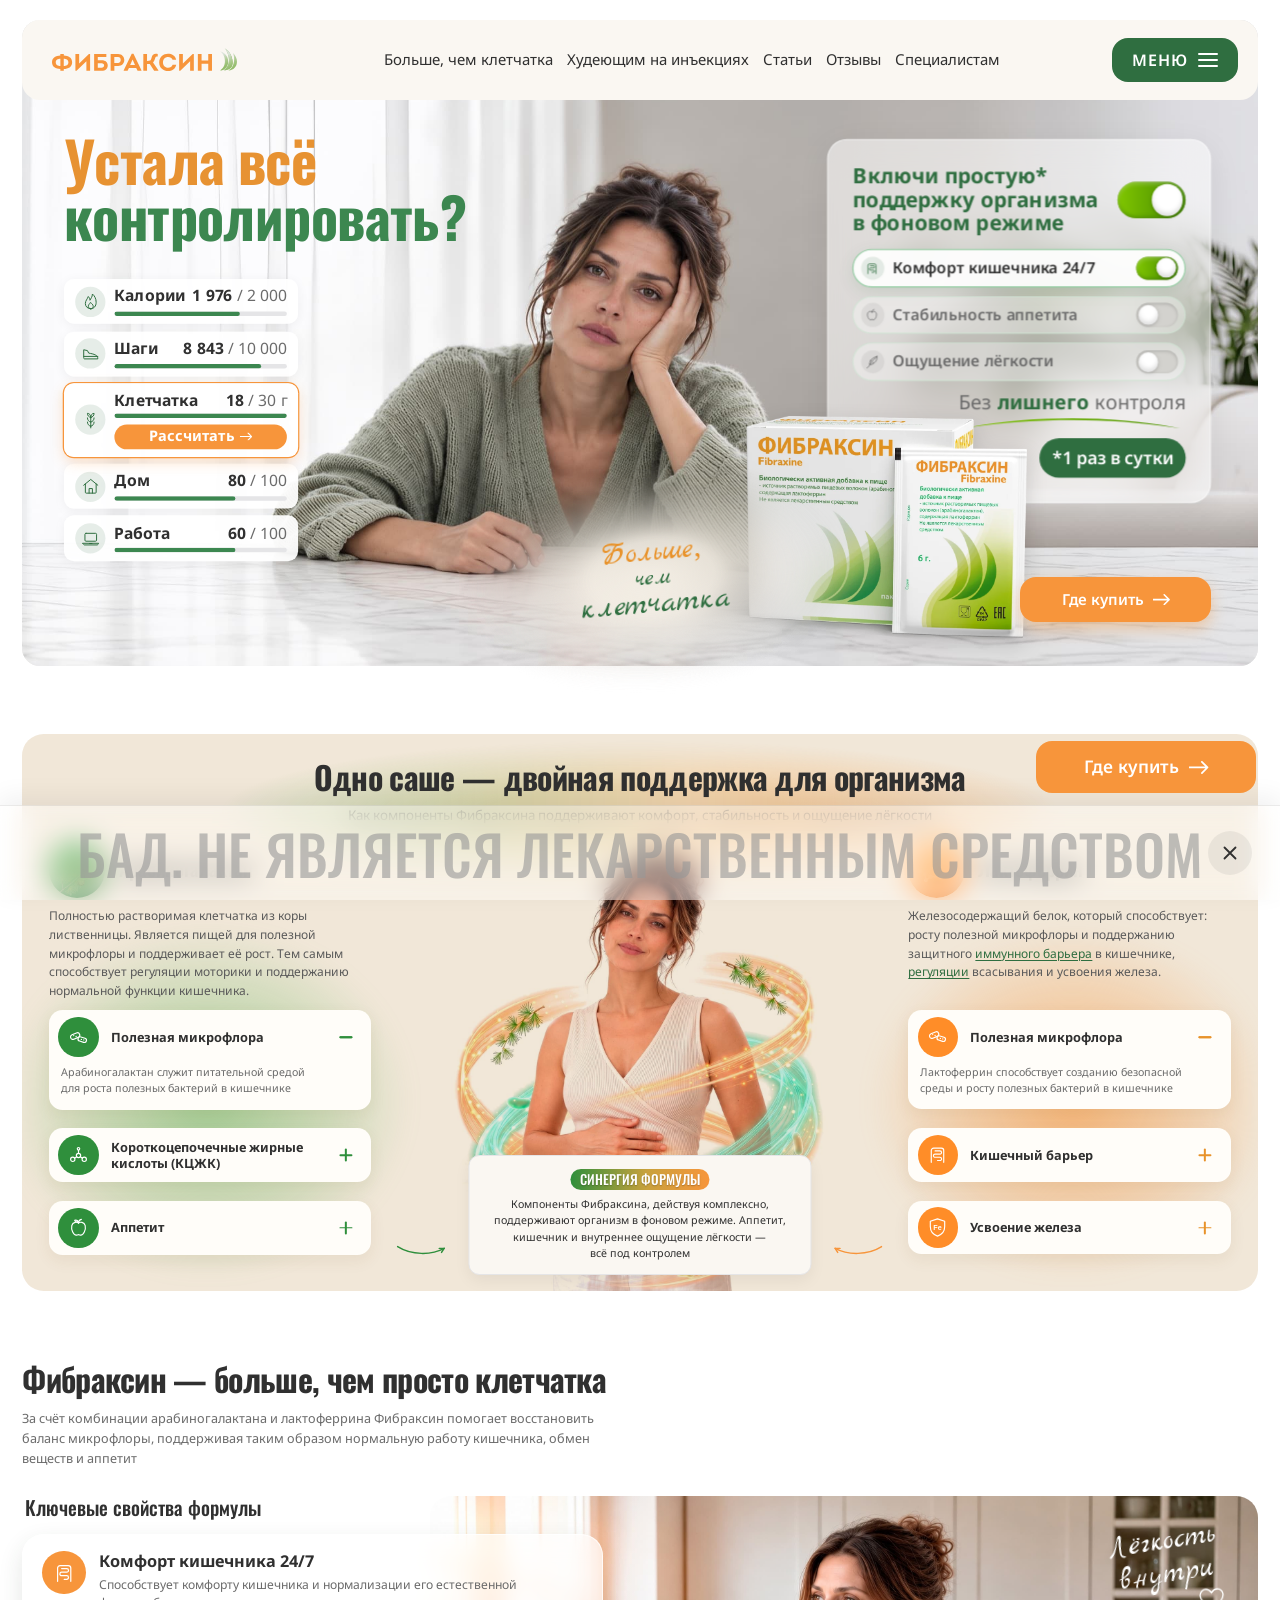
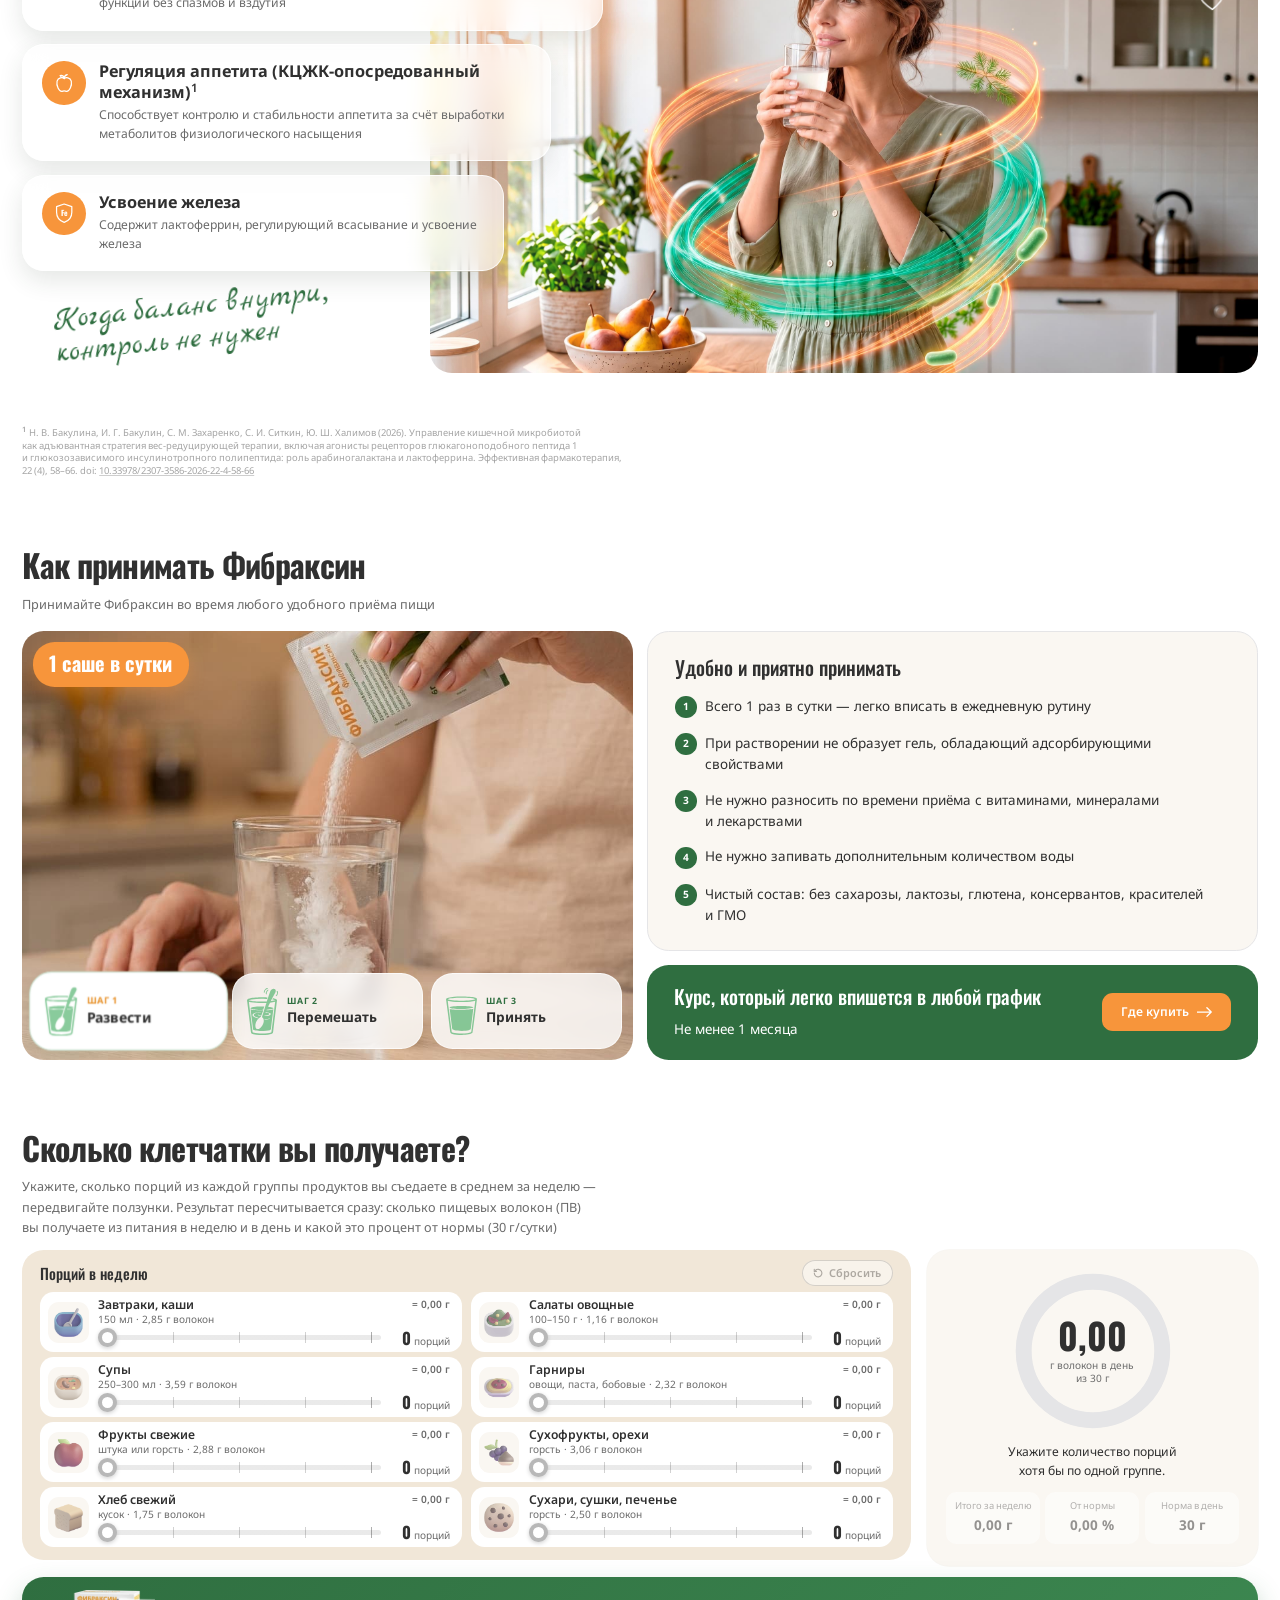
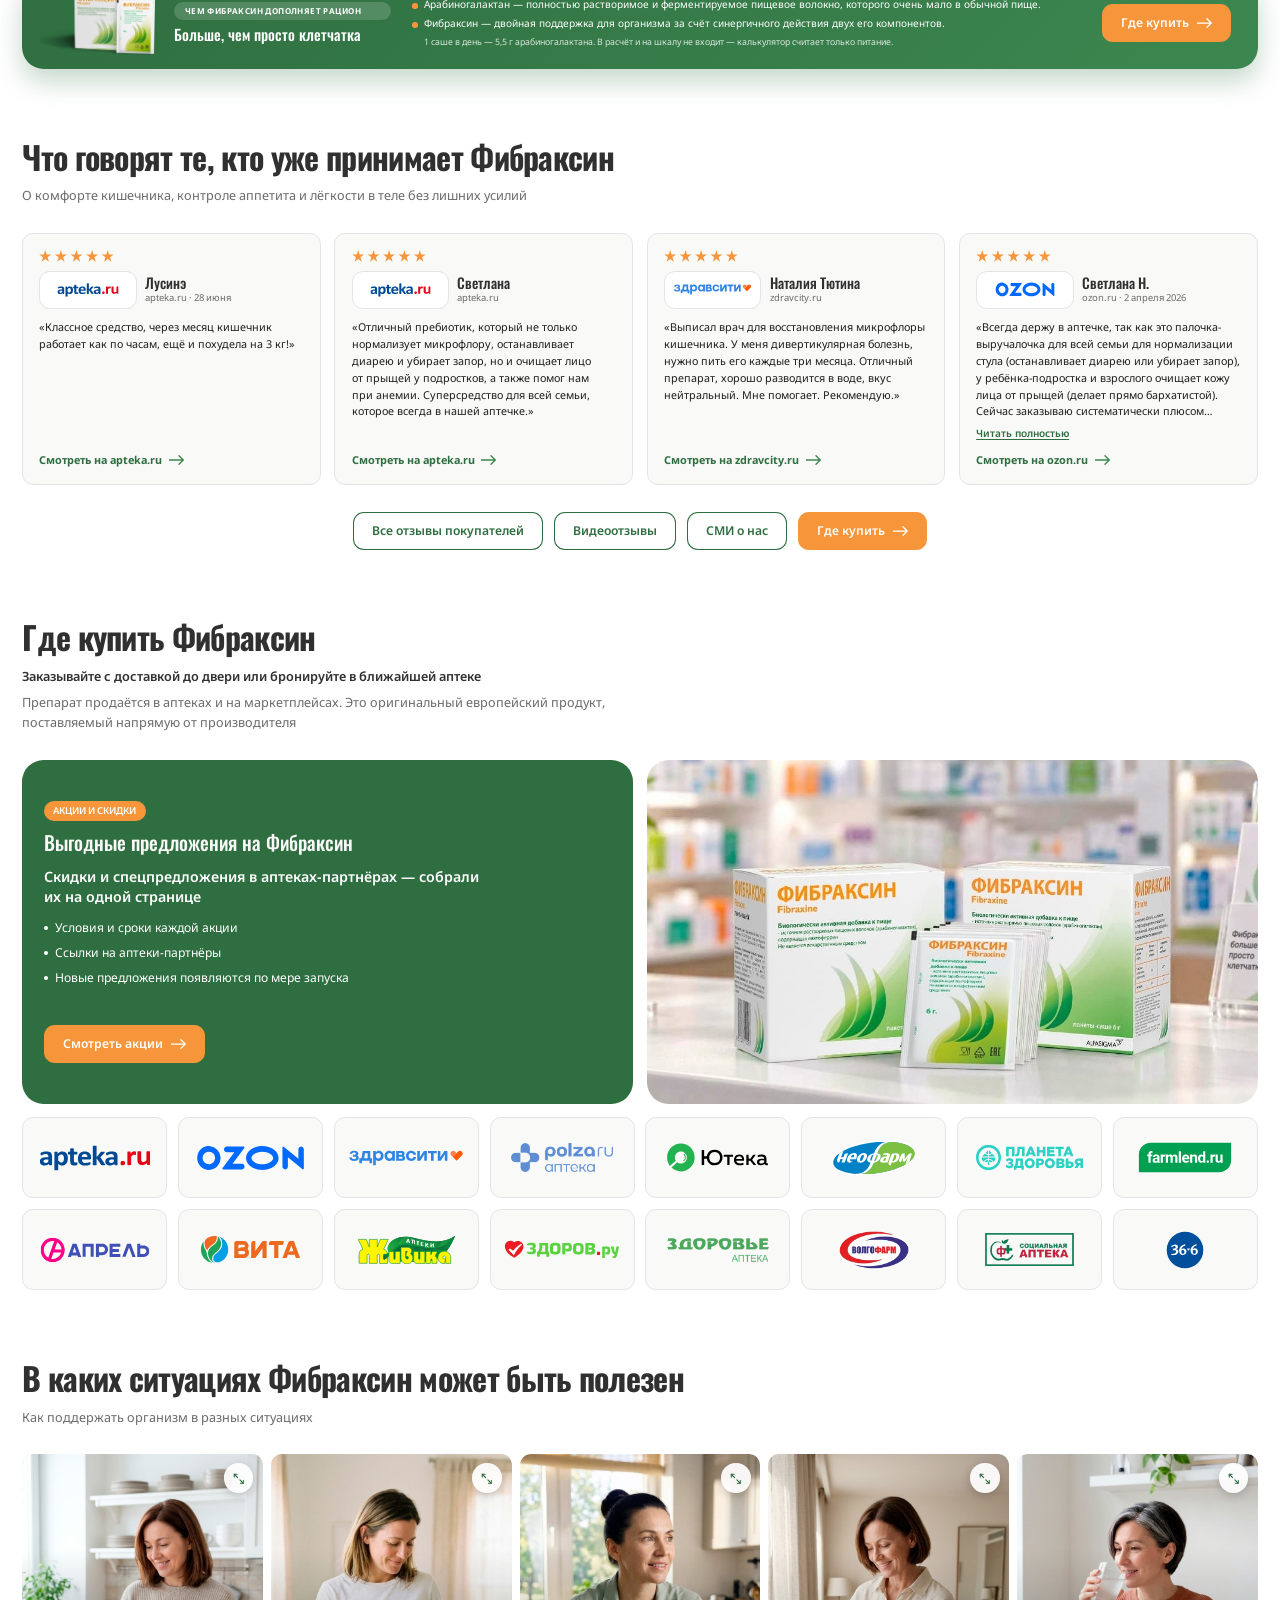
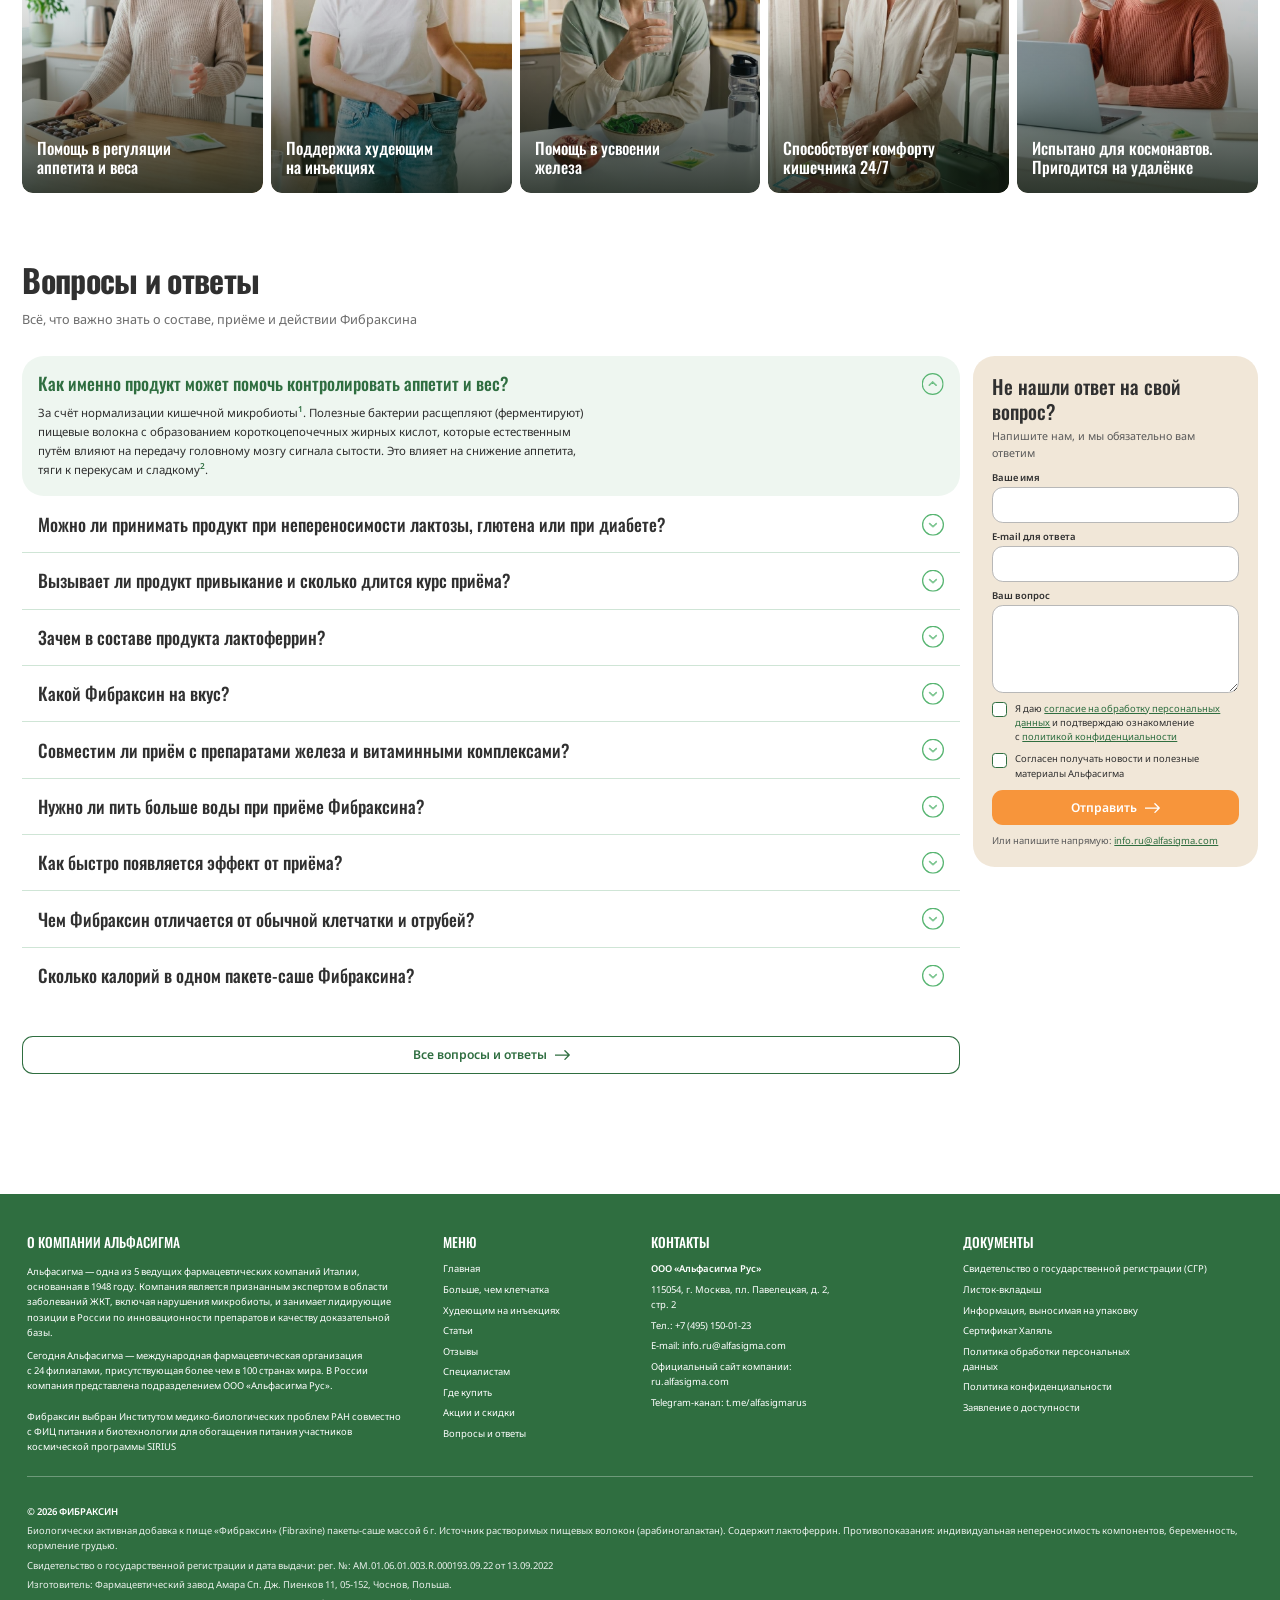
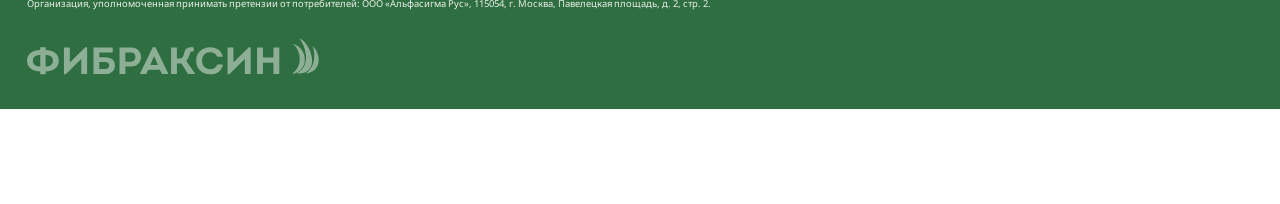
==== index.html @ 28320677 "content: split review links and keep buy within reach Replace the single reviews button with custome" ====
<!DOCTYPE html>
<html lang="ru">
<head>
<meta charset="utf-8">
<meta name="viewport" content="width=device-width, initial-scale=1">
<title>Фибраксин — поддержка кишечника и контроль аппетита</title>
<meta name="description" content="Фибраксин помогает восстановить баланс микрофлоры и за счёт этого поддержать нормальную работу кишечника, обмен веществ и аппетит. 1 саше в сутки.">
<link rel="canonical" href="https://fibraxine.ru/">
<meta name="robots" content="index, follow, max-image-preview:large">
<meta property="og:type" content="website">
<meta property="og:site_name" content="Фибраксин">
<meta property="og:locale" content="ru_RU">
<meta property="og:url" content="https://fibraxine.ru/">
<meta property="og:title" content="Фибраксин — поддержка кишечника и контроль аппетита">
<meta property="og:description" content="Фибраксин помогает восстановить баланс микрофлоры и за счёт этого поддержать нормальную работу кишечника, обмен веществ и аппетит. 1 саше в сутки.">
<meta property="og:image" content="https://fibraxine.ru/images/og/og-main.jpg">
<meta property="og:image:width" content="1200">
<meta property="og:image:height" content="630">
<meta property="og:image:alt" content="Фибраксин — поддержка кишечника и контроль аппетита">
<meta name="twitter:card" content="summary_large_image">
<meta name="twitter:title" content="Фибраксин — поддержка кишечника и контроль аппетита">
<meta name="twitter:description" content="Фибраксин помогает восстановить баланс микрофлоры и за счёт этого поддержать нормальную работу кишечника, обмен веществ и аппетит. 1 саше в сутки.">
<meta name="twitter:image" content="https://fibraxine.ru/images/og/og-main.jpg">
<script type="application/ld+json">{"@context":"https://schema.org","@graph":[{"@type":"WebSite","@id":"https://fibraxine.ru/#site","url":"https://fibraxine.ru/","name":"Фибраксин","inLanguage":"ru-RU","publisher":{"@id":"https://fibraxine.ru/#org"}},{"@type":"Organization","@id":"https://fibraxine.ru/#org","name":"ООО «Альфасигма Рус»","url":"https://ru.alfasigma.com","email":"info.ru@alfasigma.com","telephone":"+7 (495) 150-01-23","address":{"@type":"PostalAddress","streetAddress":"Павелецкая площадь, д. 2, стр. 2","addressLocality":"Москва","postalCode":"115054","addressCountry":"RU"},"sameAs":["https://t.me/alfasigmarus"]},{"@type":"FAQPage","mainEntity":[{"@type":"Question","name":"Как именно продукт может помочь контролировать аппетит и вес?","acceptedAnswer":{"@type":"Answer","text":"За счёт нормализации кишечной микробиоты1. Полезные бактерии расщепляют (ферментируют) пищевые волокна с образованием короткоцепочечных жирных кислот, которые естественным путём влияют на передачу головному мозгу сигнала сытости. Это влияет на снижение аппетита, тяги к перекусам и сладкому2."}},{"@type":"Question","name":"Можно ли принимать продукт при непереносимости лактозы, глютена или при диабете?","acceptedAnswer":{"@type":"Answer","text":"Да. Формула не содержит сахарозы, лактозы, глютена и ГМО, поэтому подходит тем, кто соблюдает диету или следит за уровнем сахара."}},{"@type":"Question","name":"Вызывает ли продукт привыкание и сколько длится курс приёма?","acceptedAnswer":{"@type":"Answer","text":"В составе Фибраксина нет сенны и слабительных, поэтому продукт не провоцирует эффект «ленивого кишечника» и не приводит к синдрому отмены. Базовый рекомендуемый курс — от 4 недель. При необходимости он может быть более длительным, и его можно повторять в течение года3."}},{"@type":"Question","name":"Зачем в составе продукта лактоферрин?","acceptedAnswer":{"@type":"Answer","text":"Лактоферрин — это натуральный железосодержащий защитный белок. В кишечнике он выполняет сразу две задачи: способствует нормализации баланса микрофлоры и поддержанию защитных свойств слизистой оболочки5.Он способен перехватывать свободное железо, которым питаются вредные бактерии. Без него патогенная флора теряет силу и не может расти, поэтому полезные бактерии спокойно развиваются.Лактоферрин связывает и доставляет это железо прямо в клетки кишечника. Организм получает микроэлемент естественным путём, а стенки ЖКТ не страдают от раздражения, как это часто бывает при обычном приёме железа. Эффективность белка подтверждают научные работы: исследование4 итальянских учёных из Римского университета Сапиенца и обзор5 исследовательской группы Мельбурнского королевского технологического университета."}},{"@type":"Question","name":"Какой Фибраксин на вкус?","acceptedAnswer":{"@type":"Answer","text":"Фибраксин практически нейтрален и полностью растворим в воде. Вы можете разводить его в воде, несладком напитке, натуральном соке или йогурте."}},{"@type":"Question","name":"Совместим ли приём с препаратами железа и витаминными комплексами?","acceptedAnswer":{"@type":"Answer","text":"Да, полностью. Растворимый арабиногалактан не связывает минералы, в том числе железо, и не мешает их всасыванию, в отличие от некоторых высоковязких пищевых волокон, таких как псиллиум, который рекомендуется разносить по времени приёма с лекарственными препаратами и нутриентами. Более того, лактоферрин в составе физиологически способствует безопасному транспорту и усвоению железа клетками слизистой оболочки кишечника."}},{"@type":"Question","name":"Нужно ли пить больше воды при приёме Фибраксина?","acceptedAnswer":{"@type":"Answer","text":"В отличие от более грубой клетчатки (отрубей, псиллиума), которая активно впитывает воду и при её недостатке может вызывать запоры, арабиногалактан растворяется в напитке и не требует дополнительного питьевого режима. Достаточно обычной суточной нормы жидкости. Но если вы склонны к запорам, поддержание адекватного питьевого режима в любом случае полезно для работы кишечника."}},{"@type":"Question","name":"Как быстро появляется эффект от приёма?","acceptedAnswer":{"@type":"Answer","text":"Пребиотик Фибраксин работает не мгновенно — он поддерживает рост собственной полезной микрофлоры, а это процесс накопительный. Ощутимые изменения в работе кишечника — нормализация стула, уменьшение дискомфорта — могут появиться к концу второй — третьей недели регулярного приёма. Полный базовый курс составляет не менее четырёх недель, но может быть и более длительным."}},{"@type":"Question","name":"Чем Фибраксин отличается от обычной клетчатки и отрубей?","acceptedAnswer":{"@type":"Answer","text":"Обычные отруби и нерастворимая клетчатка работают «механически» — набухают, увеличивают объём кишечного содержимого и стимулируют перистальтику. При этом они могут связывать и выводить минералы (железо, цинк, кальций), вызывать вздутие и требуют повышенного употребления воды. Арабиногалактан в Фибраксине — полностью растворимое и ферментируемое пищевое волокно: он не связывает минералы, не вызывает газообразования и работает как пребиотик, то есть питает полезную микрофлору, которая сама может восстанавливать баланс и нормальную функцию кишечника."}},{"@type":"Question","name":"Сколько калорий в одном пакете-саше Фибраксина?","acceptedAnswer":{"@type":"Answer","text":"Фибраксин низкокалориен. Растворимые пищевые волокна не усваиваются организмом напрямую — их расщепляют бактерии кишечника с образованием короткоцепочечных жирных кислот. В одном саше (6 г) содержится 5,5 г арабиногалактана и 50 мг лактоферрина. Продукт не содержит сахара, подсластителей, консервантов и красителей."}}]}]}</script>
<link rel="icon" href="favicon.ico" sizes="any">
<link rel="icon" href="favicon.svg" type="image/svg+xml">
<link rel="apple-touch-icon" href="images/apple-touch-icon.png">
<link rel="manifest" href="site.webmanifest">
<meta name="theme-color" content="#2F6E40">
<link rel="stylesheet" href="style.css?v=20261111143300">
<script>(function(){var r=document.documentElement;var s=function(){var w=r.clientWidth||window.innerWidth;r.style.setProperty("--pz",w>=1280?Math.min(w,2560)/1890:1);};s();window.addEventListener("resize",s);})();</script>
</head>
<body>
<div class="page-top">
  <div class="wrap hero-wrap">
    <section class="hero hero--go" id="top">
      <header class="topbar">
        <a class="logo" href="#top"><img src="images/logo.svg?v=2" alt="Фибраксин" width="320" height="35"></a>
        <nav class="topbar__nav" aria-label="Разделы">
          <a href="#more">Больше, чем&nbsp;клетчатка</a>
          <a href="injections.html" target="_blank" rel="noopener">Худеющим на&nbsp;инъекциях</a>
          <a href="blog.html" target="_blank" rel="noopener">Статьи</a>
          <a href="reviews.html">Отзывы</a>
          <a href="specialists.html" target="_blank" rel="noopener">Специалистам</a>
        </nav>
        <div class="topbar__actions">
          <button class="btn btn--sm btn--menu" type="button" aria-expanded="false" aria-controls="menu"><span>МЕНЮ</span><i class="btn__burger" aria-hidden="true"><b></b><b></b><b></b></i></button>
        </div>
      </header>
      <div class="menu" id="menu" hidden>
        <a href="#more">Больше, чем&nbsp;клетчатка</a>
        <a href="injections.html" target="_blank" rel="noopener">Худеющим на&nbsp;инъекциях</a>
        <a href="blog.html" target="_blank" rel="noopener">Статьи</a>
        <a href="reviews.html">Отзывы</a>
        <a href="specialists.html" target="_blank" rel="noopener">Специалистам</a>
        <a href="#buy">Где купить</a>
        <a href="promo.html">Акции и&nbsp;скидки</a>
        <a href="faq.html" target="_blank" rel="noopener">Вопросы и&nbsp;ответы</a>
      </div>
      <div class="hero__bg"><div class="hero__bg-stage"><img src="images/hero-bg.jpg" alt="Уставшая женщина за столом и упаковка Фибраксина" fetchpriority="high"></div><img class="hero__pack-shadow" src="images/pack-shadow.webp" alt="" aria-hidden="true"></div>
      <div class="hero__stage">
      <h1 class="hero__title"><span><em>Устала всё</em> контролировать?</span></h1>
      <div class="bgmode">
        <div class="bgmode__head">
          <p class="bgmode__title">Включи простую* поддержку организма в&nbsp;фоновом режиме</p>
          <button class="switch switch--lg" type="button" aria-pressed="false" aria-label="Включить поддержку в фоновом режиме: все три пункта"><i></i></button>
        </div>
        <ul class="bgmode__list">
          <li class="bgmode__item"><span class="bgmode__ico" aria-hidden="true"><svg viewBox="0 0 48 48" fill="none" stroke="currentColor" stroke-width="2.4" stroke-linecap="round" stroke-linejoin="round"><path d="M11 40V14a5 5 0 0 1 5-5h16a5 5 0 0 1 5 5v26"/><path d="M19 15h10a3.5 3.5 0 0 1 0 7H19a3.5 3.5 0 0 0 0 7h10a3.5 3.5 0 0 1 0 7h-5"/></svg></span><span>Комфорт кишечника 24/7</span><button class="switch" type="button" aria-pressed="false" aria-label="Комфорт кишечника"><i></i></button></li>
          <li class="bgmode__item"><span class="bgmode__ico" aria-hidden="true"><svg viewBox="0 0 48 48" fill="none" stroke="currentColor" stroke-width="2.4" stroke-linecap="round" stroke-linejoin="round"><path d="M24 15c-3-3-12-3-14 5-2 9 4 20 9 20 2 0 3-1 5-1s3 1 5 1c5 0 11-11 9-20-2-8-11-8-14-5z"/><path d="M24 15c0-4 2-7 6-8"/></svg></span><span>Стабильность аппетита</span><button class="switch" type="button" aria-pressed="false" aria-label="Стабильность аппетита"><i></i></button></li>
          <li class="bgmode__item"><span class="bgmode__ico" aria-hidden="true"><svg viewBox="0 0 48 48" fill="none" stroke="currentColor" stroke-width="2.4" stroke-linecap="round" stroke-linejoin="round"><path d="M8 43c5-3 8-8 11-13 5-8 11-16 21-24"/><path d="M40 6c-9 2-17 7-21 14-2 4-3 8-3 12l3-2"/><path d="M40 6c1 8-2 15-8 20l-4-1 1 4c-3 2-7 3-11 3"/><path d="M22 21l-3-2"/></svg></span><span>Ощущение лёгкости</span><button class="switch" type="button" aria-pressed="false" aria-label="Ощущение лёгкости"><i></i></button></li>
        </ul>
        <div class="bgmode__foot">
          <p class="bgmode__note"><span>Без <b>лишнего</b> контроля</span><img class="bgmode__underline" src="images/underline.svg" alt="" width="198" height="12"></p>
          <p class="hero__pill">*1&nbsp;раз в&nbsp;сутки</p>
        </div>
      </div>
      <span class="stk5-spot" aria-hidden="true"></span>
      <img class="hero__pack" src="images/pack-product.webp" alt="Упаковка и саше Фибраксина, стакан воды">
      <div class="stk5 stk5--note" aria-hidden="true"><span class="stk5__s">Больше,</span><span class="stk5__m">чем</span><span class="stk5__l">клетчатка</span><svg class="stk5__arrow" viewBox="0 0 120 60" fill="none" stroke="currentColor" stroke-width="2.2" stroke-linecap="round" stroke-linejoin="round"><path class="more__arrow-line" pathLength="1" d="M4 44c26 12 60 10 86-10 8-6 14-13 18-20"/><path class="more__arrow-head" pathLength="1" d="M96 14l12 0 1 12"/></svg></div>
      <ul class="stats">
        <li class="stat" aria-hidden="true" data-low="1200" data-value="2180" data-max="2000" data-over="2300" data-min-free="600" data-max-free="2300" data-min-calm="1650" data-max-calm="2000"><span class="stat__ico" aria-hidden="true"><svg viewBox="0 0 48 48" fill="none" stroke="currentColor" stroke-width="2.4" stroke-linecap="round" stroke-linejoin="round"><path d="M24 42c-8 0-13-5.5-13-12.5 0-7 5-11 7-17 3 3 4 6 4 9 2-4 6-8 6-15 5 4 9 11 9 20 0 9-5 15.5-13 15.5z"/><path d="M24 42c-3.5 0-6-2.5-6-6 0-4 4-6 5-9 3 2 7 5 7 9.5 0 3-2.5 5.5-6 5.5z"/></svg></span><span class="stat__label">Калории</span><span class="stat__val"><b>2&nbsp;180</b> / 2&nbsp;000</span><i class="stat__bar"><b></b></i></li>
        <li class="stat" aria-hidden="true" data-value="10243" data-max="10000" data-min-free="3000" data-max-free="10000" data-min-calm="8500" data-max-calm="10000"><span class="stat__ico" aria-hidden="true"><svg viewBox="0 0 48 48" fill="none" stroke="currentColor" stroke-width="2.4" stroke-linecap="round" stroke-linejoin="round"><path d="M7 30V14l9 2 3 6c5 1 12 2 17 5 4 2 5 5 5 9H9a2 2 0 0 1-2-2z"/><path d="M7 30h34"/></svg></span><span class="stat__label">Шаги</span><span class="stat__val"><b>10&nbsp;243</b> / 10&nbsp;000</span><i class="stat__bar"><b></b></i></li>
        <li class="stat stat--go" data-low="25" data-value="18" data-max="30" data-min-free="5" data-max-free="30" data-min-calm="25" data-max-calm="30"><span class="stat__ico" aria-hidden="true"><svg viewBox="0 0 48 48" fill="none" stroke="currentColor" stroke-width="2.4" stroke-linecap="round" stroke-linejoin="round"><path d="M24 43V18"/><path d="M24 18c-5-1-8-5-8-10 5 0 8 4 8 10z"/><path d="M24 18c5-1 8-5 8-10-5 0-8 4-8 10z"/><path d="M24 29c-5-1-8-5-8-10M24 29c5-1 8-5 8-10"/><path d="M24 39c-5-1-8-5-8-10M24 39c5-1 8-5 8-10"/></svg></span><span class="stat__label">Клетчатка</span><span class="stat__val"><b>18</b> / 30&nbsp;г</span><i class="stat__bar"><b></b></i><a class="stat__go" href="#calc" aria-label="Рассчитать, сколько клетчатки в вашем рационе">Рассчитать<span class="stat__go-x">&nbsp;клетчатку</span><svg viewBox="0 0 22 14.73" aria-hidden="true"><path d="M21.7 8.07a1 1 0 0 0 0-1.41L15.34.29a1 1 0 1 0-1.41 1.42l5.66 5.65-5.66 5.66a1 1 0 0 0 1.41 1.41zM0 8.36h21v-2H0z" fill="currentColor"/></svg></a></li>
        <li class="stat" aria-hidden="true" data-value="80" data-max="100" data-min-free="25" data-max-free="100" data-min-calm="75" data-max-calm="100"><span class="stat__ico" aria-hidden="true"><svg viewBox="0 0 48 48" fill="none" stroke="currentColor" stroke-width="2.4" stroke-linecap="round" stroke-linejoin="round"><path d="M7 22L24 8l17 14"/><path d="M11 19v20a2 2 0 0 0 2 2h22a2 2 0 0 0 2-2V19"/><path d="M20 41V30h8v11"/></svg></span><span class="stat__label">Дом</span><span class="stat__val"><b>80</b> / 100</span><i class="stat__bar"><b></b></i></li>
        <li class="stat" aria-hidden="true" data-value="60" data-max="100" data-min-free="20" data-max-free="100" data-min-calm="70" data-max-calm="100"><span class="stat__ico" aria-hidden="true"><svg viewBox="0 0 48 48" fill="none" stroke="currentColor" stroke-width="2.4" stroke-linecap="round" stroke-linejoin="round"><rect x="10" y="11" width="28" height="19" rx="2.5"/><path d="M5 35h38l-2 3.2a2 2 0 0 1-1.7.8H8.7a2 2 0 0 1-1.7-.8z"/><path d="M21 35.5h6"/></svg></span><span class="stat__label">Работа</span><span class="stat__val"><b>60</b> / 100</span><i class="stat__bar"><b></b></i></li>
      </ul>
      <a class="btn hero__cta" href="#buy">Где купить<svg class="btn__arrow" viewBox="0 0 22 14.73" aria-hidden="true"><path d="M21.7 8.07a1 1 0 0 0 0-1.41L15.34.29a1 1 0 1 0-1.41 1.42l5.66 5.65-5.66 5.66a1 1 0 0 0 1.41 1.41zM0 8.36h21v-2H0z" fill="currentColor"/></svg></a>
      </div>
    </section>
  </div>
</div>
<main>
<section class="wrap section">
  <div class="formula-wrap">
    <div class="formula" data-pills="c">
      <img class="formula__center" src="images/s4-center-mul-5.jpg" alt="Женщина со стаканом напитка с Фибраксином">
      <div class="formula__head">
        <h2 class="h2">Одно саше&nbsp;— двойная поддержка для&nbsp;организма</h2>
        <p>Как&nbsp;компоненты Фибраксина поддерживают комфорт, стабильность и&nbsp;ощущение лёгкости</p>
      </div>
      <div class="formula__col formula__col--left">
        <div class="formula__col-head">
          <img src="images/icon-arabino.jpg?v=1" alt="">
          <h3 class="h3 h3--dark">Арабиногалактан</h3>
        </div>
        <p class="formula__col-desc">Полностью растворимая клетчатка из&nbsp;коры лиственницы. Является пищей для&nbsp;полезной микрофлоры и&nbsp;поддерживает её&nbsp;рост. Тем&nbsp;самым способствует регуляции моторики и&nbsp;поддержанию нормальной функции кишечника.</p>
        <ul class="pills">
          <li class="pill"><span class="pill__ico pill__ico--green"><img src="images/icon-lotus.svg" alt=""></span><span class="pill__txt"><b>Полезная микрофлора</b><span style="--w:300">Арабиногалактан служит питательной средой для&nbsp;роста полезных бактерий в&nbsp;кишечнике</span></span></li>
          <li class="pill"><span class="pill__ico pill__ico--green"><img src="images/icon-kczhk.svg" alt=""></span><span class="pill__txt"><b>Короткоцепочечные жирные<br class="br-b"> кислоты (КЦЖК)</b><span style="--w:461"><i class="t-full">Естественные метаболиты, которые образуются при&nbsp;ферментации арабиногалактана в&nbsp;кишечнике. Обладают множеством полезных функций для&nbsp;кишечника и&nbsp;организма в&nbsp;целом</i><i class="t-short">Образуются при&nbsp;ферментации арабиногалактана и&nbsp;поддерживают кишечник и&nbsp;организм в&nbsp;целом</i></span></span></li>
          <li class="pill"><span class="pill__ico pill__ico--green"><img src="images/icon-organic.svg" alt=""></span><span class="pill__txt"><b>Аппетит</b><span style="--w:271">КЦЖК способствуют контролю и&nbsp;стабильности аппетита</span></span></li>
        </ul>
      </div>
      <div class="formula__col formula__col--right">
        <div class="formula__col-head">
          <img src="images/icon-lacto.svg?v=202610271646d" alt="">
          <h3 class="h3 h3--dark">Лактоферрин</h3>
        </div>
        <p class="formula__col-desc">Железосодержащий белок, который способствует: росту полезной микрофлоры и&nbsp;поддержанию защитного <a class="src-link" href="https://pmc.ncbi.nlm.nih.gov/articles/PMC9875800/" target="_blank" rel="noopener nofollow">иммунного барьера</a> в&nbsp;кишечнике, <a class="src-link" href="https://link.springer.com/article/10.1007/s10534-010-9297-1" target="_blank" rel="noopener nofollow">регуляции</a> всасывания и&nbsp;усвоения железа.</p>
        <ul class="pills">
          <li class="pill"><span class="pill__ico pill__ico--orange"><img src="images/icon-lotus-g.svg" alt=""></span><span class="pill__txt"><b>Полезная микрофлора</b><span style="--w:330">Лактоферрин способствует созданию безопасной среды и&nbsp;росту полезных бактерий в&nbsp;кишечнике</span></span></li>
          <li class="pill"><span class="pill__ico pill__ico--orange"><img src="images/icon-gut-w.svg" alt=""></span><span class="pill__txt"><b>Кишечный барьер</b><span style="--w:380">Лактоферрин способствует его&nbsp;укреплению: защите слизистой и&nbsp;поддержанию местного иммунитета, сдерживает рост нежелательных бактерий</span></span></li>
          <li class="pill"><span class="pill__ico pill__ico--orange"><img src="images/icon-iron.svg" alt=""></span><span class="pill__txt"><b>Усвоение железа</b><span style="--w:380">Лактоферрин связывает и&nbsp;транспортирует железо из&nbsp;кишечника. Регулирует его&nbsp;всасывание и&nbsp;усвоение организмом</span></span></li>
        </ul>
      </div>
      <img class="formula__arrow" src="images/s4-union.svg" alt="" aria-hidden="true">
      <svg class="formula__arrow-l" viewBox="0 0 24 24" aria-hidden="true"><path d="M4 1l16 11L4 23" fill="none" stroke="#f7953b" stroke-width="1.3" stroke-linecap="round" stroke-linejoin="round"/></svg>
      <div class="synergy">
      <svg class="synergy__arr synergy__arr--l" viewBox="0 0 180 70" fill="none" stroke="currentColor" stroke-width="2.6" stroke-linecap="round" stroke-linejoin="round" aria-hidden="true"><path d="M4 22C52 52 120 52 164 28"/><path d="M164 28l-17 0M164 28l-9 14"/></svg>
      <svg class="synergy__arr synergy__arr--r" viewBox="0 0 180 70" fill="none" stroke="currentColor" stroke-width="2.6" stroke-linecap="round" stroke-linejoin="round" aria-hidden="true"><path d="M176 22C128 52 60 52 16 28"/><path d="M16 28l17 0M16 28l9 14"/></svg>
        <span class="synergy__tag">СИНЕРГИЯ ФОРМУЛЫ</span>
        <p>Компоненты Фибраксина, действуя комплексно, поддерживают организм в&nbsp;фоновом режиме. Аппетит, кишечник и&nbsp;внутреннее ощущение лёгкости&nbsp;— всё&nbsp;под&nbsp;контролем</p>
      </div>
    </div>
  </div>
</section>
<section class="wrap section" id="more">
  <div class="sec-head">
    <h2 class="h2">Фибраксин&nbsp;— больше, чем&nbsp;просто клетчатка</h2>
    <div class="sec-head__side">
      <p class="lead">За&nbsp;счёт комбинации арабиногалактана и&nbsp;лактоферрина Фибраксин помогает восстановить баланс микрофлоры, поддерживая таким образом нормальную работу кишечника, обмен веществ и&nbsp;аппетит</p>
    </div>
  </div>
  <div class="more">
    <div class="more__left">
      <h3 class="h3 h3--dark more__label">Ключевые свойства формулы</h3>
      <div class="props">
        <div class="prop">
          <span class="prop__ico" aria-hidden="true"><svg viewBox="0 0 48 48" fill="none" stroke="currentColor" stroke-width="2.4" stroke-linecap="round" stroke-linejoin="round"><path d="M11 40V14a5 5 0 0 1 5-5h16a5 5 0 0 1 5 5v26"/><path d="M19 15h10a3.5 3.5 0 0 1 0 7H19a3.5 3.5 0 0 0 0 7h10a3.5 3.5 0 0 1 0 7h-5"/></svg></span>
          <h4 class="prop__title">Комфорт кишечника 24/7</h4>
          <p>Способствует комфорту кишечника и&nbsp;нормализации его&nbsp;естественной функции без&nbsp;спазмов и&nbsp;вздутия</p>
        </div>
        <div class="prop">
          <span class="prop__ico" aria-hidden="true"><svg viewBox="0 0 48 48" fill="none" stroke="currentColor" stroke-width="2.4" stroke-linecap="round" stroke-linejoin="round"><path d="M24 15c-3-3-12-3-14 5-2 9 4 20 9 20 2 0 3-1 5-1s3 1 5 1c5 0 11-11 9-20-2-8-11-8-14-5z"/><path d="M24 15c0-4 2-7 6-8"/><path d="M24 12c-2-3-5-4-8-3 1 3 4 4 8 3z"/></svg></span>
          <h4 class="prop__title">Регуляция аппетита (КЦЖК-опосредованный механизм)<sup><a class="fn-ref" href="#more-fn-1">1</a></sup></h4>
          <p>Способствует контролю и&nbsp;стабильности аппетита за&nbsp;счёт выработки метаболитов физиологического насыщения</p>
        </div>
        <div class="prop">
          <span class="prop__ico" aria-hidden="true"><svg viewBox="0 0 48 48" fill="none" stroke="currentColor" stroke-width="2.4" stroke-linecap="round" stroke-linejoin="round"><path d="M24 6l15 5v11c0 10-6.5 17-15 20-8.5-3-15-10-15-20V11z"/><text x="24" y="30" text-anchor="middle" font-family="Oswald, sans-serif" font-weight="700" font-size="15" fill="currentColor" stroke="none">Fe</text></svg></span>
          <h4 class="prop__title">Усвоение железа</h4>
          <p>Содержит лактоферрин, регулирующий всасывание и&nbsp;усвоение железа</p>
        </div>
      </div>
    </div>
    <div class="more__photo">
      <img src="images/s3-photo-6.jpg" alt="Женщина пьёт напиток с Фибраксином на светлой кухне">
      <p class="more__script"><span class="more__txt">Лёгкость<br>внутри</span><svg class="more__heart" viewBox="0 0 40 36" fill="none" stroke="currentColor" stroke-width="2" stroke-linecap="round" stroke-linejoin="round"><path d="M20 33C9 25 3 19 3 11.5 3 6.5 7 3 11.5 3c3.6 0 6.3 2.1 8.5 5.4C22.2 5.1 24.9 3 28.5 3 33 3 37 6.5 37 11.5 37 19 31 25 20 33z"/></svg></p>
    </div>
    <p class="more__note"><span class="more__txt">Когда баланс внутри,<br>контроль не&nbsp;нужен</span><svg class="more__arrow" viewBox="0 0 120 60" fill="none" stroke="currentColor" stroke-width="2.2" stroke-linecap="round" stroke-linejoin="round" aria-hidden="true"><path class="more__arrow-line" pathLength="1" d="M4 44c26 12 60 10 86-10 8-6 14-13 18-20"/><path class="more__arrow-head" pathLength="1" d="M96 14l12 0 1 12"/></svg></p>
  </div>
  <p class="more__fn" id="more-fn-1"><sup>1</sup>&nbsp;Н.&nbsp;В.&nbsp;Бакулина, И.&nbsp;Г.&nbsp;Бакулин, С.&nbsp;М.&nbsp;Захаренко, С.&nbsp;И.&nbsp;Ситкин, Ю.&nbsp;Ш.&nbsp;Халимов (2026). Управление кишечной микробиотой как&nbsp;адъювантная стратегия вес-редуцирующей терапии, включая агонисты рецепторов глюкагоноподобного пептида&nbsp;1 и&nbsp;глюкозозависимого инсулинотропного полипептида: роль арабиногалактана и&nbsp;лактоферрина. Эффективная фармакотерапия, 22&nbsp;(4), 58–66. doi: <a href="https://doi.org/10.33978/2307-3586-2026-22-4-58-66" target="_blank" rel="noopener noreferrer">10.33978/2307-3586-2026-22-4-58-66</a></p>
</section>
<section class="wrap section section--howto" id="howto-v3">
  <div class="sec-head">
    <h2 class="h2">Как&nbsp;принимать Фибраксин</h2>
    <div class="sec-head__side">
      <p class="lead">Принимайте Фибраксин во&nbsp;время любого удобного приёма пищи</p>
    </div>
  </div>
  <div class="steps steps--v2 steps--fill">
    <div class="steps__left">
      <div class="steps__media">
        <div class="dose-badge"><b>1&nbsp;саше в&nbsp;сутки</b></div>
        <img class="steps__pic is-active" src="images/howto-1.jpg" alt="Саше Фибраксина высыпают в стакан воды">
        <img class="steps__pic" src="images/howto-2.jpg" alt="Напиток размешивают ложкой до полного растворения" loading="lazy">
        <img class="steps__pic" src="images/howto-3.jpg" alt="Готовый напиток в стакане" loading="lazy">
        <ol class="steps__list">
          <li class="step"><img class="step__ico" src="images/step-glass1.svg" alt=""><span class="step__txt"><b class="step__num">Шаг&nbsp;1</b><b class="step__title">Развести</b></span></li>
          <li class="step"><img class="step__ico" src="images/step-glass2.svg" alt=""><span class="step__txt"><b class="step__num">Шаг&nbsp;2</b><b class="step__title">Перемешать</b></span></li>
          <li class="step"><img class="step__ico" src="images/step-glass3.svg" alt=""><span class="step__txt"><b class="step__num">Шаг&nbsp;3</b><b class="step__title">Принять</b></span></li>
        </ol>
      </div>
    </div>
    <div class="steps__side">
      <div class="howto-list">
        <h3 class="h3 h3--dark">Удобно и&nbsp;приятно принимать</h3>
        <ol>
        <li>Всего 1&nbsp;раз в&nbsp;сутки&nbsp;— легко вписать в&nbsp;ежедневную рутину</li>
        <li>При&nbsp;растворении не&nbsp;образует гель, обладающий адсорбирующими свойствами</li>
        <li>Не&nbsp;нужно разносить по&nbsp;времени приёма с&nbsp;витаминами, минералами и&nbsp;лекарствами</li>
        <li>Не&nbsp;нужно запивать дополнительным количеством воды</li>
        <li>Чистый состав: без&nbsp;сахарозы, лактозы, глютена, консервантов, красителей и&nbsp;ГМО</li>
      </ol>
      </div>
      <div class="course">
        <div>
          <p class="course__title">Курс, который легко впишется в&nbsp;любой график</p>
          <p class="course__text">Не&nbsp;менее 1&nbsp;месяца</p>
        </div>
        <a class="btn" href="#buy">Где купить<svg class="btn__arrow" viewBox="0 0 22 14.73" aria-hidden="true"><path d="M21.7 8.07a1 1 0 0 0 0-1.41L15.34.29a1 1 0 1 0-1.41 1.42l5.66 5.65-5.66 5.66a1 1 0 0 0 1.41 1.41zM0 8.36h21v-2H0z" fill="currentColor"/></svg></a>
      </div>
    </div>
  </div>
</section>
<section class="wrap section section--calc" id="calc">
  <div class="sec-head">
    <h2 class="h2">Сколько клетчатки вы&nbsp;получаете?</h2>
    <div class="sec-head__side">
      <p class="lead">Укажите, сколько порций из&nbsp;каждой группы продуктов вы&nbsp;съедаете в&nbsp;среднем за&nbsp;неделю&nbsp;— передвигайте ползунки. Результат пересчитывается сразу: сколько пищевых волокон (ПВ) вы&nbsp;получаете из&nbsp;питания в&nbsp;неделю и&nbsp;в&nbsp;день и&nbsp;какой это процент от&nbsp;нормы (30&nbsp;г/сутки)</p>
    </div>
  </div>
  <div class="pcalc" data-pcalc>
    <div class="pcalc__form">
      <div class="pcalc__head">
        <p class="h5">Порций в&nbsp;неделю</p>
        <button class="pcalc__reset" type="button" disabled><svg viewBox="0 0 24 24" aria-hidden="true"><path d="M4.5 12a7.5 7.5 0 1 0 2.2-5.3"/><path d="M4.5 4.5v4.2h4.2"/></svg>Сбросить</button>
      </div>
      <ul class="pcalc__list">
        <li class="pcalc__row"><span class="pcalc__ico" aria-hidden="true"><img src="images/food/kasha.png" alt="" width="256" height="256" loading="lazy"></span><label class="pcalc__name" for="pc-1"><b>Завтраки, каши</b><small>150&nbsp;мл · 2,85&nbsp;г&nbsp;волокон</small></label><span class="pcalc__sum">= 0,00&nbsp;г</span><span class="pcalc__range"><input type="range" id="pc-1" min="0" max="28" step="1" value="0" autocomplete="off" data-pv="2.8483300000000003"></span><span class="pcalc__count"><b>0</b> <i>порций</i></span></li>
        <li class="pcalc__row"><span class="pcalc__ico" aria-hidden="true"><img src="images/food/salad.png" alt="" width="256" height="256" loading="lazy"></span><label class="pcalc__name" for="pc-2"><b>Салаты овощные</b><small>100–150&nbsp;г · 1,16&nbsp;г&nbsp;волокон</small></label><span class="pcalc__sum">= 0,00&nbsp;г</span><span class="pcalc__range"><input type="range" id="pc-2" min="0" max="28" step="1" value="0" autocomplete="off" data-pv="1.1643584905660378"></span><span class="pcalc__count"><b>0</b> <i>порций</i></span></li>
        <li class="pcalc__row"><span class="pcalc__ico" aria-hidden="true"><img src="images/food/soup-bowl.png" alt="" width="256" height="256" loading="lazy"></span><label class="pcalc__name" for="pc-3"><b>Супы</b><small>250–300&nbsp;мл · 3,59&nbsp;г&nbsp;волокон</small></label><span class="pcalc__sum">= 0,00&nbsp;г</span><span class="pcalc__range"><input type="range" id="pc-3" min="0" max="28" step="1" value="0" autocomplete="off" data-pv="3.5874791666666663"></span><span class="pcalc__count"><b>0</b> <i>порций</i></span></li>
        <li class="pcalc__row"><span class="pcalc__ico" aria-hidden="true"><img src="images/food/spaghetti.png" alt="" width="256" height="256" loading="lazy"></span><label class="pcalc__name" for="pc-4"><b>Гарниры</b><small>овощи, паста, бобовые · 2,32&nbsp;г&nbsp;волокон</small></label><span class="pcalc__sum">= 0,00&nbsp;г</span><span class="pcalc__range"><input type="range" id="pc-4" min="0" max="28" step="1" value="0" autocomplete="off" data-pv="2.316792452830189"></span><span class="pcalc__count"><b>0</b> <i>порций</i></span></li>
        <li class="pcalc__row"><span class="pcalc__ico" aria-hidden="true"><img src="images/food/apple.png" alt="" width="256" height="256" loading="lazy"></span><label class="pcalc__name" for="pc-5"><b>Фрукты свежие</b><small>штука или горсть · 2,88&nbsp;г&nbsp;волокон</small></label><span class="pcalc__sum">= 0,00&nbsp;г</span><span class="pcalc__range"><input type="range" id="pc-5" min="0" max="28" step="1" value="0" autocomplete="off" data-pv="2.8821509433962267"></span><span class="pcalc__count"><b>0</b> <i>порций</i></span></li>
        <li class="pcalc__row"><span class="pcalc__ico" aria-hidden="true"><img src="images/food/grapes-hazel.png" alt="" width="256" height="256" loading="lazy"></span><label class="pcalc__name" for="pc-6"><b>Сухофрукты, орехи</b><small>горсть · 3,06&nbsp;г&nbsp;волокон</small></label><span class="pcalc__sum">= 0,00&nbsp;г</span><span class="pcalc__range"><input type="range" id="pc-6" min="0" max="28" step="1" value="0" autocomplete="off" data-pv="3.0575769230769225"></span><span class="pcalc__count"><b>0</b> <i>порций</i></span></li>
        <li class="pcalc__row"><span class="pcalc__ico" aria-hidden="true"><img src="images/food/bread.png" alt="" width="256" height="256" loading="lazy"></span><label class="pcalc__name" for="pc-7"><b>Хлеб свежий</b><small>кусок · 1,75&nbsp;г&nbsp;волокон</small></label><span class="pcalc__sum">= 0,00&nbsp;г</span><span class="pcalc__range"><input type="range" id="pc-7" min="0" max="28" step="1" value="0" autocomplete="off" data-pv="1.7496201923076924"></span><span class="pcalc__count"><b>0</b> <i>порций</i></span></li>
        <li class="pcalc__row"><span class="pcalc__ico" aria-hidden="true"><img src="images/food/cookie.png" alt="" width="256" height="256" loading="lazy"></span><label class="pcalc__name" for="pc-8"><b>Сухари, сушки, печенье</b><small>горсть · 2,50&nbsp;г&nbsp;волокон</small></label><span class="pcalc__sum">= 0,00&nbsp;г</span><span class="pcalc__range"><input type="range" id="pc-8" min="0" max="28" step="1" value="0" autocomplete="off" data-pv="2.5046341463414636"></span><span class="pcalc__count"><b>0</b> <i>порций</i></span></li>
      </ul>
    </div>
    <div class="pcalc__res">
      <div class="pcalc__ring">
        <svg viewBox="0 0 120 120" aria-hidden="true"><circle cx="60" cy="60" r="52" class="pcalc__track"/><circle cx="60" cy="60" r="52" class="pcalc__prog"/></svg>
        <div class="pcalc__ring-val"><b data-out="day">0,00</b><span>г волокон в&nbsp;день<br>из&nbsp;30&nbsp;г</span></div>
      </div>
      <p class="pcalc__verdict" data-out="verdict" aria-live="polite">Укажите количество порций хотя&nbsp;бы по&nbsp;одной группе.</p>
      <div class="pcalc__stats">
        <div><span>Итого за&nbsp;неделю</span><b><i data-out="week">0,00</i>&nbsp;г</b></div>
        <div><span>От&nbsp;нормы</span><b><i data-out="pct">0,00</i>&nbsp;%</b></div>
        <div><span>Норма в&nbsp;день</span><b>30&nbsp;г</b></div>
      </div>
    </div>
    <div class="pcalc__fbx">
      <img class="pcalc__fbx-pack" src="images/pack-black-shadow.webp" alt="" width="900" height="505" loading="lazy">
      <div class="pcalc__fbx-head">
        <p class="pcalc__fbx-k">Чем Фибраксин дополняет рацион</p>
        <p class="h5">Больше, чем просто клетчатка</p>
      </div>
      <ul class="pcalc__fbx-list">
        <li>Арабиногалактан&nbsp;— полностью растворимое и&nbsp;ферментируемое пищевое волокно, которого очень мало в&nbsp;обычной пище.</li>
        <li>Фибраксин&nbsp;— двойная поддержка для организма за&nbsp;счёт синергичного действия двух его компонентов.</li>
      </ul>
      <p class="pcalc__fbx-note">1&nbsp;саше в&nbsp;день&nbsp;— 5,5&nbsp;г арабиногалактана. В&nbsp;расчёт и&nbsp;на&nbsp;шкалу не&nbsp;входит&nbsp;— калькулятор считает только питание.</p>
      <a class="btn" href="#buy">Где купить<svg class="btn__arrow" viewBox="0 0 22 14.73" aria-hidden="true"><path d="M21.7 8.07a1 1 0 0 0 0-1.41L15.34.29a1 1 0 1 0-1.41 1.42l5.66 5.65-5.66 5.66a1 1 0 0 0 1.41 1.41zM0 8.36h21v-2H0z" fill="currentColor"/></svg></a>
    </div>
    <div class="pcalc__sticky" aria-hidden="true"><span class="pcalc__sticky-ring"></span><span><b data-out="day">0,00</b>&nbsp;г в&nbsp;день · <b data-out="pct">0,00</b>% нормы</span><span class="pcalc__sticky-go">Итог ↓</span></div>
  </div>
</section>
<section class="wrap section" id="reviews">
  <div class="sec-head">
    <h2 class="h2">Что&nbsp;говорят те, кто уже&nbsp;принимает Фибраксин</h2>
    <div class="sec-head__side sec-head__side--nav">
      <p class="lead">О&nbsp;комфорте кишечника, контроле аппетита и&nbsp;лёгкости в&nbsp;теле без&nbsp;лишних усилий</p>
      <div class="arrows" data-slider-nav="reviews">
        <button type="button" data-dir="-1" aria-label="Назад"><img src="images/nav-prev.svg" alt=""></button>
        <button type="button" data-dir="1" aria-label="Вперёд"><img src="images/nav-next.svg" alt=""></button>
      </div>
    </div>
  </div>
  <div class="slider reviews" data-slider="reviews">
    <article class="review">
      <img class="review__stars" src="images/stars.svg" alt="5 из 5" width="120" height="20">
      <div class="review__top">
        <div class="review__who">
          <span class="review__logo"><img src="images/shops/apteka.ru.svg" alt="" style="--lh:38"></span>
          <div><p class="review__name">Лусинэ</p><p class="review__meta">apteka.ru · 28&nbsp;июня</p></div>
        </div>
      </div>
      <p class="review__text">«Классное средство, через&nbsp;месяц кишечник работает как&nbsp;по&nbsp;часам, ещё и&nbsp;похудела на&nbsp;3&nbsp;кг!»</p>
      <a class="more-link" href="https://apteka.ru/product/fibraksin-6-gr-15-sht-paket-sashe-63490d1dd4290885021cfdc1/" target="_blank" rel="noopener nofollow">Смотреть на&nbsp;apteka.ru <img src="images/link-arrow.svg" alt=""></a>
    </article>
    <article class="review">
      <img class="review__stars" src="images/stars.svg" alt="5 из 5" width="120" height="20">
      <div class="review__top">
        <div class="review__who">
          <span class="review__logo"><img src="images/shops/apteka.ru.svg" alt="" style="--lh:38"></span>
          <div><p class="review__name">Светлана</p><p class="review__meta">apteka.ru</p></div>
        </div>
      </div>
      <p class="review__text">«Отличный пребиотик, который не&nbsp;только нормализует микрофлору, останавливает диарею и&nbsp;убирает запор, но&nbsp;и&nbsp;очищает лицо от&nbsp;прыщей у&nbsp;подростков, а&nbsp;также помог нам при&nbsp;анемии. Суперсредство для&nbsp;всей семьи, которое всегда в&nbsp;нашей аптечке.»</p>
      <a class="more-link" href="https://apteka.ru/product/fibraksin-6-gr-15-sht-paket-sashe-63490d1dd4290885021cfdc1/" target="_blank" rel="noopener nofollow">Смотреть на&nbsp;apteka.ru <img src="images/link-arrow.svg" alt=""></a>
    </article>
    <article class="review">
      <img class="review__stars" src="images/stars.svg" alt="5 из 5" width="120" height="20">
      <div class="review__top">
        <div class="review__who">
          <span class="review__logo"><img src="images/shops/zdravcity.ru.svg" alt="" style="--lh:30"></span>
          <div><p class="review__name">Наталия Тютина</p><p class="review__meta">zdravcity.ru</p></div>
        </div>
      </div>
      <p class="review__text">«Выписал врач для&nbsp;восстановления микрофлоры кишечника. У&nbsp;меня дивертикулярная болезнь, нужно пить его&nbsp;каждые три месяца. Отличный препарат, хорошо разводится в&nbsp;воде, вкус нейтральный. Мне помогает. Рекомендую.»</p>
      <a class="more-link" href="https://zdravcity.ru/p_fibraksin-pak-sashe-6g-n15-bad-0095132.html" target="_blank" rel="noopener nofollow">Смотреть на&nbsp;zdravcity.ru <img src="images/link-arrow.svg" alt=""></a>
    </article>
    <article class="review">
      <img class="review__stars" src="images/stars.svg" alt="5 из 5" width="120" height="20">
      <div class="review__top">
        <div class="review__who">
          <span class="review__logo"><img src="images/shops/ozon.ru.svg" alt="" style="--lh:39"></span>
          <div><p class="review__name">Светлана Н.</p><p class="review__meta">ozon.ru · 2&nbsp;апреля 2026</p></div>
        </div>
      </div>
      <p class="review__text">«Всегда держу в&nbsp;аптечке, так как это палочка-выручалочка для&nbsp;всей семьи для&nbsp;нормализации стула (останавливает диарею или&nbsp;убирает запор), у&nbsp;ребёнка-подростка и&nbsp;взрослого очищает кожу лица от&nbsp;прыщей (делает прямо бархатистой). Сейчас заказываю систематически плюсом для&nbsp;мамы, у&nbsp;которой анемия, для&nbsp;дополнительного комплексного лечения по&nbsp;рекомендациям доктора.»</p>
      <a class="more-link" href="https://ozon.ru/t/1fyeBb2" target="_blank" rel="noopener nofollow">Смотреть на&nbsp;ozon.ru <img src="images/link-arrow.svg" alt=""></a>
    </article>
  </div>
  <div class="cta-row"><a class="btn btn--line" href="reviews.html">Все отзывы покупателей</a><a class="btn btn--line" href="reviews.html">Видеоотзывы</a><a class="btn btn--line" href="reviews.html">СМИ о нас</a><a class="btn" href="#buy">Где купить<svg class="btn__arrow" viewBox="0 0 22 14.73" aria-hidden="true"><path d="M21.7 8.07a1 1 0 0 0 0-1.41L15.34.29a1 1 0 1 0-1.41 1.42l5.66 5.65-5.66 5.66a1 1 0 0 0 1.41 1.41zM0 8.36h21v-2H0z" fill="currentColor"/></svg></a></div>
</section>
<section class="wrap section" id="buy">
  <div class="sec-head">
    <h2 class="h2">Где купить Фибраксин</h2>
    <div class="sec-head__side">
      <p class="lead lead--strong">Заказывайте с&nbsp;доставкой до&nbsp;двери или&nbsp;бронируйте в&nbsp;ближайшей аптеке</p>
      <p class="lead">Препарат продаётся в&nbsp;аптеках и&nbsp;на&nbsp;маркетплейсах. Это&nbsp;оригинальный европейский продукт, поставляемый напрямую от&nbsp;производителя</p>
    </div>
  </div>
  <div class="offer">
    <div class="offer__promo">
      <div class="offer__body">
        <div class="offer__tags"><span class="offer__tag">АКЦИИ И&nbsp;СКИДКИ</span></div>
        <h3 class="h3">Выгодные предложения на&nbsp;Фибраксин</h3>
        <p class="offer__sub">Скидки и&nbsp;спецпредложения в&nbsp;аптеках-партнёрах&nbsp;— собрали их&nbsp;на&nbsp;одной странице</p>
        <ul class="offer__list">
          <li>Условия и&nbsp;сроки каждой акции</li>
          <li>Ссылки на&nbsp;аптеки-партнёры</li>
          <li>Новые предложения появляются по&nbsp;мере запуска</li>
        </ul>
        <a class="btn offer__cta" href="promo.html">Смотреть акции<svg class="btn__arrow" viewBox="0 0 22 14.73" aria-hidden="true"><path d="M21.7 8.07a1 1 0 0 0 0-1.41L15.34.29a1 1 0 1 0-1.41 1.42l5.66 5.65-5.66 5.66a1 1 0 0 0 1.41 1.41zM0 8.36h21v-2H0z" fill="currentColor"/></svg></a>
      </div>
    </div>
    <div class="offer__photo"><img src="images/pharmacy-2.jpg" alt="Фибраксин на витрине аптеки"></div>
  </div>
  <ul class="shops" id="shops">
    <li><a href="https://apteka.ru/product/fibraksin-6-gr-15-sht-paket-sashe-63490d1dd4290885021cfdc1/?q=Фибраксин" target="_blank" rel="noopener nofollow" aria-label="Купить Фибраксин в Аптека.ру"><img src="images/shops/apteka.ru.svg" alt="Аптека.ру" style="--lh:38" loading="lazy"></a></li>
    <li><a href="https://ozon.ru/t/1fyeBb2" target="_blank" rel="noopener nofollow" aria-label="Купить Фибраксин в Ozon"><img src="images/shops/ozon.ru.svg" alt="Ozon" style="--lh:39" loading="lazy"></a></li>
    <li><a href="https://zdravcity.ru/p_fibraksin-pak-sashe-6g-n15-bad-0095132.html" target="_blank" rel="noopener nofollow" aria-label="Купить Фибраксин в Здравсити"><img src="images/shops/zdravcity.ru.svg" alt="Здравсити" style="--lh:30" loading="lazy"></a></li>
    <li><a href="https://polza.ru/catalog/fibraksin-pakety-sashe-6-g-15-sht_24219/" target="_blank" rel="noopener nofollow" aria-label="Купить Фибраксин в POLZA.ru"><img src="images/shops/polza.ru.webp" alt="POLZA.ru" style="--lh:42" loading="lazy"></a></li>
    <li><a href="https://uteka.ru/product/fibraksin-361051/" target="_blank" rel="noopener nofollow" aria-label="Купить Фибраксин в Ютека"><img src="images/shops/uteka.ru.svg" alt="Ютека" style="--lh:43" loading="lazy"></a></li>
    <li><a href="https://neopharm.ru/drugs/44417" target="_blank" rel="noopener nofollow" aria-label="Купить Фибраксин в Неофарм"><img src="images/shops/neopharm.ru.svg" alt="Неофарм" style="--lh:51" loading="lazy"></a></li>
    <li><a href="https://planetazdorovo.ru/moskva/catalog/lekarstva-i-bad/pishchevaritelnyy-trakt/normalizatsiya-mikroflory/fibraksin-6g-paketsashe-15-sht-b-9759611/" target="_blank" rel="noopener nofollow" aria-label="Купить Фибраксин в Планета Здоровья"><img src="images/shops/planetazdorovo.ru.svg" alt="Планета Здоровья" style="--lh:40" loading="lazy"></a></li>
    <li><a href="https://farmlend.ru/product/291646?p-c=3&amp;s-k=%D0%A4%D0%B8%D0%B1%D1%80%D0%B0%D0%BA%D1%81%D0%B8%D0%BD" target="_blank" rel="noopener nofollow" aria-label="Купить Фибраксин в Фармленд"><img src="images/shops/farmlend.ru.svg" alt="Фармленд" style="--lh:46" loading="lazy"></a></li>
    <li><a href="https://apteka-april.ru/product/235670-fibraksin_paksashe_6g_15" target="_blank" rel="noopener nofollow" aria-label="Купить Фибраксин в Аптека «Апрель»"><img src="images/shops/apteka-april.ru.svg" alt="Аптека «Апрель»" style="--lh:39" loading="lazy"></a></li>
    <li><a href="https://vitaexpress.ru/product/fibraksin_sashe_bad_6g_15/" target="_blank" rel="noopener nofollow" aria-label="Купить Фибраксин в ВИТА Экспресс"><img src="images/shops/vitaexpress.ru.svg" alt="ВИТА Экспресс" style="--lh:43" loading="lazy"></a></li>
    <li><a href="https://msk.zhivika.ru/product/9759611_fibraksin_6g_sashe_N15?utm_referrer=https%3a%2f%2ffibraxine.ru%2f" target="_blank" rel="noopener nofollow" aria-label="Купить Фибраксин в Живика"><img src="images/shops/zhivika.ru.svg" alt="Живика" style="--lh:44" loading="lazy"></a></li>
    <li><a href="https://zdorov.ru/catalog/344/420/1350/fibraksin-158192?utm_referrer=https%3A%2F%2Ffibraxine.ru%2F" target="_blank" rel="noopener nofollow" aria-label="Купить Фибраксин в ЗДОРОВ.ру"><img src="images/shops/zdorov.ru.svg" alt="ЗДОРОВ.ру" style="--lh:32" loading="lazy"></a></li>
    <li><a href="https://s-zdorovie.ru/catalog/bady/serdechno-sosudistaya-sistema-veny/fibraksin_pak_-sashe_6g__15/" target="_blank" rel="noopener nofollow" aria-label="Купить Фибраксин в Аптека «Здоровье»"><img src="images/shops/s-zdorovie.ru.webp" alt="Аптека «Здоровье»" style="--lh:38" loading="lazy"></a></li>
    <li><a href="https://volgofarm.ru/catalog/product/1073994" target="_blank" rel="noopener nofollow" aria-label="Купить Фибраксин в Волгофарм"><img src="images/shops/volgofarm.ru.webp" alt="Волгофарм" style="--lh:56" loading="lazy"></a></li>
    <li><a href="https://social-apteka.ru/catalog/vitaminy-posle-kursa-antibiotikoterapii/fibraksin-sashe-6g-n15-bad-3_4625016/" target="_blank" rel="noopener nofollow" aria-label="Купить Фибраксин в Социальная аптека"><img src="images/shops/social-apteka.ru.webp" alt="Социальная аптека" style="--lh:49" loading="lazy"></a></li>
    <li><a href="https://366.ru/p/fibraksin-paketsashe-n15-594687/" target="_blank" rel="noopener nofollow" aria-label="Купить Фибраксин в Аптеке 36,6"><img src="images/shops/366.ru.svg" alt="Аптека 36,6" style="--lh:56" loading="lazy"></a></li>
  </ul>
</section>
<section class="wrap section" id="situations">
  <div class="sec-head">
    <h2 class="h2">В&nbsp;каких ситуациях Фибраксин может быть полезен</h2>
    <div class="sec-head__side sec-head__side--nav">
      <p class="lead">Как&nbsp;поддержать организм в&nbsp;разных ситуациях</p>
      <div class="arrows" data-slider-nav="situations">
        <button type="button" data-dir="-1" aria-label="Назад"><img src="images/nav-prev.svg" alt=""></button>
        <button type="button" data-dir="1" aria-label="Вперёд"><img src="images/nav-next.svg" alt=""></button>
      </div>
    </div>
  </div>
  <div class="situations" data-slider="situations">
    <article class="sit">
      <img class="sit__pic" src="images/sit1-3.jpg" alt="Женщина с коробкой конфет и стаканом напитка на кухне">
      <div class="sit__body">
        <div>
          <h3 class="sit__title">Помощь в&nbsp;регуляции<br>аппетита и&nbsp;веса</h3>
          <div class="sit__block">
            <p class="sit__label sit__label--bad">ЧТО&nbsp;БЕСПОКОИТ:</p>
            <p class="sit__problem">Тяга к&nbsp;сладкому, вечерние срывы, перекусы от&nbsp;скуки или&nbsp;стресса.</p>
          </div>
          <div class="sit__block">
            <p class="sit__label sit__label--good">РЕШЕНИЕ:</p>
            <p class="sit__solution">Волокна арабиногалактана медленно ферментируются в&nbsp;ЖКТ и&nbsp;способствуют стимуляции выработки естественных гормонов насыщения. Это&nbsp;помогает спокойно выдерживать паузы между&nbsp;едой без&nbsp;чувства голода.</p>
          </div>
        </div>
        <a class="more-link more-link--wide">Читать о&nbsp;контроле аппетита <img src="images/link-arrow.svg" alt=""></a>
      </div>
    </article>
    <article class="sit">
      <img class="sit__pic" src="images/sit2-6.jpg" alt="Похудевшая женщина в джинсах на размер больше">
      <div class="sit__body">
        <div>
          <h3 class="sit__title">Поддержка худеющим<br>на&nbsp;инъекциях</h3>
          <div class="sit__block">
            <p class="sit__label sit__label--bad">ЧТО&nbsp;БЕСПОКОИТ:</p>
            <p class="sit__problem">Запор или&nbsp;нерегулярный стул, спазмы и&nbsp;вздутие на&nbsp;фоне медикаментозного снижения массы тела.</p>
          </div>
          <div class="sit__block">
            <p class="sit__label sit__label--good">РЕШЕНИЕ:</p>
            <p class="sit__solution">Мягко способствует восстановлению моторики без&nbsp;спазмов, диареи и&nbsp;привыкания, помогает ЖКТ адаптироваться к&nbsp;новому режиму питания.</p>
          </div>
        </div>
        <a class="more-link more-link--wide" href="injections.html" target="_blank" rel="noopener">Худеющим на&nbsp;инъекциях <img src="images/link-arrow.svg" alt=""></a>
      </div>
    </article>
    <article class="sit">
      <img class="sit__pic" src="images/sit3-3.jpg" alt="Женщина пьёт напиток за обедом">
      <div class="sit__body">
        <div>
          <h3 class="sit__title">Помощь в&nbsp;усвоении<br>железа</h3>
          <div class="sit__block">
            <p class="sit__label sit__label--bad">ЧТО&nbsp;БЕСПОКОИТ:</p>
            <p class="sit__problem">Несбалансированное питание с&nbsp;дефицитом клетчатки, стресс, упадок сил и&nbsp;склонность к&nbsp;анемии.</p>
          </div>
          <div class="sit__block">
            <p class="sit__label sit__label--good">РЕШЕНИЕ:</p>
            <p class="sit__solution">Арабиногалактан закрывает потребность кишечника в&nbsp;качественных пребиотических волокнах, а&nbsp;природный белок лактоферрин способствует укреплению барьера слизистой и&nbsp;оптимизирует обмен железа.</p>
          </div>
        </div>
        <a class="more-link more-link--wide">Читать об&nbsp;усвоении железа <img src="images/link-arrow.svg" alt=""></a>
      </div>
    </article>
    <article class="sit">
      <img class="sit__pic" src="images/sit4-8.jpg" alt="Женщина размешивает напиток в командировке" style="object-position:50% 31%">
      <div class="sit__body">
        <div>
          <h3 class="sit__title">Способствует комфорту<br>кишечника 24/7</h3>
          <div class="sit__block">
            <p class="sit__label sit__label--bad">ЧТО&nbsp;БЕСПОКОИТ:</p>
            <p class="sit__problem">Резкая смена условий жизни, частые поездки, малоподвижный образ жизни и&nbsp;вынужденное питание полуфабрикатами.</p>
          </div>
          <div class="sit__block">
            <p class="sit__label sit__label--good">РЕШЕНИЕ:</p>
            <p class="sit__solution">Пребиотик способствует поддержанию числа полезных бифидо- и&nbsp;лактобактерий, а&nbsp;лактоферрин способствует укреплению барьера слизистой, что&nbsp;успокаивает раздражённый кишечник.</p>
          </div>
        </div>
        <a class="more-link more-link--wide">Читать о&nbsp;микрофлоре <img src="images/link-arrow.svg" alt=""></a>
      </div>
    </article>
    <article class="sit">
      <img class="sit__pic" src="images/sit5-5.jpg" alt="Женщина пьёт напиток за ноутбуком на удалёнке" style="object-position:50% 26.7%">
      <div class="sit__body">
        <div>
          <h3 class="sit__title">Испытано для&nbsp;космонавтов.<br>Пригодится на&nbsp;удалёнке</h3>
          <div class="sit__block">
            <p class="sit__label sit__label--bad">ЧТО&nbsp;БЕСПОКОИТ:</p>
            <p class="sit__problem">Сидячая работа из&nbsp;дома, мало движения, перекусы у&nbsp;компьютера и&nbsp;нерегулярное питание.</p>
          </div>
          <div class="sit__block">
            <p class="sit__label sit__label--good">РЕШЕНИЕ:</p>
            <p class="sit__solution">Надёжность формулы подтверждена в&nbsp;изоляционном эксперименте SIRIUS (ИМБП РАН): комплекс способствовал сохранению баланса нормофлоры и&nbsp;моторики ЖКТ у&nbsp;экипажа в&nbsp;условиях герметичной изоляции и&nbsp;специального рациона.</p>
          </div>
        </div>
        <a class="more-link more-link--wide">Читать об&nbsp;исследовании Фибраксина в&nbsp;эксперименте SIRIUS <img src="images/link-arrow.svg" alt=""></a>
      </div>
    </article>
    <div class="sit-panel" hidden><div class="sit-detail" role="dialog" aria-label="Подробнее о ситуации"><h3 class="sit-detail__title"></h3><div class="sit-detail__cols"></div><button class="sit-detail__close" type="button" aria-label="Закрыть"><svg viewBox="0 0 24 24" fill="none" stroke="currentColor" stroke-width="2.2" stroke-linecap="round"><path d="M6 6l12 12M18 6L6 18"/></svg></button></div></div>
  </div>
</section>
<section class="wrap section" id="faq">
  <div class="sec-head">
    <h2 class="h2">Вопросы и&nbsp;ответы</h2>
    <div class="sec-head__side">
      <p class="lead">Всё, что важно знать о&nbsp;составе, приёме и&nbsp;действии Фибраксина</p>
    </div>
  </div>
  <div class="faq-layout">
    <div class="faq-layout__side">
      <form class="ask" novalidate>
        <h3 class="h3 h3--dark">Не&nbsp;нашли ответ на&nbsp;свой вопрос?</h3>
        <p class="ask__lead">Напишите нам, и&nbsp;мы&nbsp;обязательно вам ответим</p>
        <label class="field"><span class="field__label">Ваше имя</span><input type="text" name="name" required autocomplete="name"><span class="field__err"></span></label>
        <label class="field"><span class="field__label">E-mail для&nbsp;ответа</span><input type="email" name="email" required autocomplete="email"><span class="field__err"></span></label>
        <label class="field"><span class="field__label">Ваш вопрос</span><textarea name="question" required></textarea><span class="field__err"></span></label>
        <div class="field">
          <label class="check"><input type="checkbox" name="consent" required><i></i><span>Я&nbsp;даю <a href="docs/consent.pdf" target="_blank" rel="noopener">согласие на&nbsp;обработку персональных данных</a> и&nbsp;подтверждаю ознакомление с&nbsp;<a href="docs/privacy.pdf" target="_blank" rel="noopener">политикой конфиденциальности</a></span></label>
          <span class="field__err"></span>
        </div>
        <label class="check"><input type="checkbox" name="news"><i></i><span>Согласен получать новости и&nbsp;полезные материалы Альфасигма</span></label>
        <button class="btn btn--block" type="submit">Отправить<svg class="btn__arrow" viewBox="0 0 22 14.73" aria-hidden="true"><path d="M21.7 8.07a1 1 0 0 0 0-1.41L15.34.29a1 1 0 1 0-1.41 1.42l5.66 5.65-5.66 5.66a1 1 0 0 0 1.41 1.41zM0 8.36h21v-2H0z" fill="currentColor"/></svg></button>
        <p class="ask__alt">Или&nbsp;напишите напрямую: <a href="mailto:info.ru@alfasigma.com">info.ru@alfasigma.com</a></p>
      </form>
    </div>
    <div class="faq">
      <details class="faq__item" open><summary>Как именно продукт может помочь контролировать аппетит и вес?</summary><div class="faq__answer"><p>За счёт нормализации кишечной микробиоты<sup>1</sup>. Полезные бактерии расщепляют (ферментируют) пищевые волокна с образованием короткоцепочечных жирных кислот, которые естественным путём влияют на передачу головному мозгу сигнала сытости. Это влияет на снижение аппетита, тяги к перекусам и сладкому<sup>2</sup>.</p></div></details>
      <details class="faq__item"><summary>Можно ли принимать продукт при непереносимости лактозы, глютена или при диабете?</summary><div class="faq__answer"><p>Да. Формула не содержит сахарозы, лактозы, глютена и ГМО, поэтому подходит тем, кто соблюдает диету или следит за уровнем сахара.</p></div></details>
      <details class="faq__item"><summary>Вызывает ли продукт привыкание и сколько длится курс приёма?</summary><div class="faq__answer"><p>В составе Фибраксина нет сенны и слабительных, поэтому продукт не провоцирует эффект «ленивого кишечника» и не приводит к синдрому отмены. Базовый рекомендуемый курс — от 4 недель. При необходимости он может быть более длительным, и его можно повторять в течение года<sup>3</sup>.</p></div></details>
      <details class="faq__item"><summary>Зачем в составе продукта лактоферрин?</summary><div class="faq__answer"><p>Лактоферрин — это натуральный железосодержащий защитный белок. В кишечнике он выполняет сразу две задачи: способствует нормализации баланса микрофлоры и поддержанию защитных свойств слизистой оболочки<sup>5</sup>.</p><p>Он способен перехватывать свободное железо, которым питаются вредные бактерии. Без него патогенная флора теряет силу и не может расти, поэтому полезные бактерии спокойно развиваются.</p><p>Лактоферрин связывает и доставляет это железо прямо в клетки кишечника. Организм получает микроэлемент естественным путём, а стенки ЖКТ не страдают от раздражения, как это часто бывает при обычном приёме железа. Эффективность белка подтверждают научные работы: <a class="src-link" href="https://pubmed.ncbi.nlm.nih.gov/18601971/" target="_blank" rel="noopener nofollow">исследование</a><sup>4</sup> итальянских учёных из Римского университета Сапиенца и <a class="src-link" href="https://pubmed.ncbi.nlm.nih.gov/28933602/" target="_blank" rel="noopener nofollow">обзор</a><sup>5</sup> исследовательской группы Мельбурнского королевского технологического университета.</p></div></details>
      <details class="faq__item"><summary>Какой Фибраксин на вкус?</summary><div class="faq__answer"><p>Фибраксин практически нейтрален и полностью растворим в воде. Вы можете разводить его в воде, несладком напитке, натуральном соке или йогурте.</p></div></details>
      <details class="faq__item"><summary>Совместим ли приём с препаратами железа и витаминными комплексами?</summary><div class="faq__answer"><p>Да, полностью. Растворимый арабиногалактан не связывает минералы, в том числе железо, и не мешает их всасыванию, в отличие от некоторых высоковязких пищевых волокон, таких как псиллиум, который рекомендуется разносить по времени приёма с лекарственными препаратами и нутриентами. Более того, лактоферрин в составе физиологически способствует безопасному транспорту и усвоению железа клетками слизистой оболочки кишечника.</p></div></details>
      <details class="faq__item"><summary>Нужно ли пить больше воды при приёме Фибраксина?</summary><div class="faq__answer"><p>В отличие от более грубой клетчатки (отрубей, псиллиума), которая активно впитывает воду и при её недостатке может вызывать запоры, арабиногалактан растворяется в напитке и не требует дополнительного питьевого режима. Достаточно обычной суточной нормы жидкости. Но если вы склонны к запорам, поддержание адекватного питьевого режима в любом случае полезно для работы кишечника.</p></div></details>
      <details class="faq__item"><summary>Как быстро появляется эффект от приёма?</summary><div class="faq__answer"><p>Пребиотик Фибраксин работает не мгновенно — он поддерживает рост собственной полезной микрофлоры, а это процесс накопительный. Ощутимые изменения в работе кишечника — нормализация стула, уменьшение дискомфорта — могут появиться к концу второй — третьей недели регулярного приёма. Полный базовый курс составляет не менее четырёх недель, но может быть и более длительным.</p></div></details>
      <details class="faq__item"><summary>Чем Фибраксин отличается от обычной клетчатки и отрубей?</summary><div class="faq__answer"><p>Обычные отруби и нерастворимая клетчатка работают «механически» — набухают, увеличивают объём кишечного содержимого и стимулируют перистальтику. При этом они могут связывать и выводить минералы (железо, цинк, кальций), вызывать вздутие и требуют повышенного употребления воды. Арабиногалактан в Фибраксине — полностью растворимое и ферментируемое пищевое волокно: он не связывает минералы, не вызывает газообразования и работает как пребиотик, то есть питает полезную микрофлору, которая сама может восстанавливать баланс и нормальную функцию кишечника.</p></div></details>
      <details class="faq__item"><summary>Сколько калорий в одном пакете-саше Фибраксина?</summary><div class="faq__answer"><p>Фибраксин низкокалориен. Растворимые пищевые волокна не усваиваются организмом напрямую — их расщепляют бактерии кишечника с образованием короткоцепочечных жирных кислот. В одном саше (6 г) содержится 5,5 г арабиногалактана и 50 мг лактоферрина. Продукт не содержит сахара, подсластителей, консервантов и красителей.</p></div></details>
      <a class="btn btn--line faq__all" href="faq.html" target="_blank" rel="noopener">Все вопросы и&nbsp;ответы<svg class="btn__arrow" viewBox="0 0 22 14.73" aria-hidden="true"><path d="M21.7 8.07a1 1 0 0 0 0-1.41L15.34.29a1 1 0 1 0-1.41 1.42l5.66 5.65-5.66 5.66a1 1 0 0 0 1.41 1.41zM0 8.36h21v-2H0z" fill="currentColor"/></svg></a>
    </div>
  </div>
</section>
</main>
<footer class="footer">
  <div class="footer__inner">
    <div class="footer__grid">
      <div class="footer__about">
        <h4>О&nbsp;КОМПАНИИ АЛЬФАСИГМА</h4>
        <p>Альфасигма&nbsp;— одна из&nbsp;5&nbsp;ведущих фармацевтических компаний Италии, основанная в&nbsp;1948&nbsp;году. Компания является признанным экспертом в&nbsp;области заболеваний ЖКТ, включая нарушения микробиоты, и&nbsp;занимает лидирующие позиции в&nbsp;России по&nbsp;инновационности препаратов и&nbsp;качеству доказательной базы.</p>
        <p>Сегодня Альфасигма&nbsp;— международная фармацевтическая организация с&nbsp;24&nbsp;филиалами, присутствующая более чем&nbsp;в&nbsp;100&nbsp;странах мира. В&nbsp;России компания представлена подразделением ООО «Альфасигма Рус».<br><br>Фибраксин выбран Институтом медико-биологических проблем РАН совместно с&nbsp;ФИЦ питания и&nbsp;биотехнологии для&nbsp;обогащения питания участников космической программы SIRIUS</p>
      </div>
      <nav class="footer__menu" aria-label="Меню">
        <h4>МЕНЮ</h4>
        <a href="#top">Главная</a>
        <a href="#more">Больше, чем&nbsp;клетчатка</a>
        <a href="injections.html" target="_blank" rel="noopener">Худеющим на&nbsp;инъекциях</a>
        <a href="blog.html" target="_blank" rel="noopener">Статьи</a>
        <a href="reviews.html">Отзывы</a>
        <a href="specialists.html" target="_blank" rel="noopener">Специалистам</a>
        <a href="#buy">Где купить</a>
        <a href="promo.html">Акции и&nbsp;скидки</a>
        <a href="faq.html" target="_blank" rel="noopener">Вопросы и&nbsp;ответы</a>
      </nav>
      <div class="footer__contacts">
        <h4>КОНТАКТЫ</h4>
        <p><b>ООО «Альфасигма Рус»</b></p>
        <p>115054, г. Москва, пл. Павелецкая, д. 2,<br>стр. 2</p>
        <p>Тел.: <a href="tel:+74951500123">+7 (495) 150-01-23</a></p>
        <p>E-mail: <a href="mailto:info.ru@alfasigma.com">info.ru@alfasigma.com</a></p>
        <p>Официальный сайт компании:<br><a href="https://ru.alfasigma.com" target="_blank" rel="noopener">ru.alfasigma.com</a></p>
        <p>Telegram-канал: <a href="https://t.me/alfasigmarus" target="_blank" rel="noopener">t.me/alfasigmarus</a></p>
      </div>
      <div class="footer__docs">
        <h4>ДОКУМЕНТЫ</h4>
        <a>Свидетельство о&nbsp;государственной регистрации (СГР)</a>
        <a href="documents/ulotka_11022022_DRUK.pdf" target="_blank" rel="noopener">Листок-вкладыш</a>
        <a>Информация, выносимая на&nbsp;упаковку</a>
        <a>Сертификат Халяль</a>
        <a>Политика обработки персональных<br>данных</a>
        <a>Политика конфиденциальности</a>
        <a>Заявление о&nbsp;доступности</a>
      </div>
    </div>
    <div class="footer__legal">
      <p><b>© 2026&nbsp;ФИБРАКСИН</b></p>
      <p>Биологически активная добавка к&nbsp;пище «Фибраксин» (Fibraxine) пакеты-саше массой 6&nbsp;г. Источник растворимых пищевых волокон (арабиногалактан). Содержит лактоферрин. Противопоказания: индивидуальная непереносимость компонентов, беременность, кормление грудью.</p>
      <p>Свидетельство о&nbsp;государственной регистрации и&nbsp;дата выдачи: рег. №: АМ.01.06.01.003.R.000193.09.22&nbsp;от&nbsp;13.09.2022</p>
      <p>Изготовитель: Фармацевтический завод Амара Сп. Дж. Пиенков 11, 05-152, Чоснов, Польша.</p>
      <p>Организация, уполномоченная принимать претензии от&nbsp;потребителей: ООО «Альфасигма Рус», 115054, г. Москва, Павелецкая площадь, д. 2, стр. 2.</p>
    </div>
    <div class="footer__bottom">
      <div class="footer__logo" aria-hidden="true"><img class="logo--mono" src="images/logo.svg?v=2" alt="" width="320" height="35"></div>
    </div>
  </div>
</footer>
<a class="btn buy-float" href="#buy">Где купить<svg class="btn__arrow" viewBox="0 0 22 14.73" aria-hidden="true"><path d="M21.7 8.07a1 1 0 0 0 0-1.41L15.34.29a1 1 0 1 0-1.41 1.42l5.66 5.65-5.66 5.66a1 1 0 0 0 1.41 1.41zM0 8.36h21v-2H0z" fill="currentColor"/></svg></a>
<div class="warnbar" id="warnbar">
  <div class="warnbar__inner">
    <p><span>БАД. НЕ&nbsp;ЯВЛЯЕТСЯ ЛЕКАРСТВЕННЫМ СРЕДСТВОМ</span></p>
    <button type="button" class="warnbar__close" aria-label="Закрыть предупреждение"><svg viewBox="0 0 24 24" aria-hidden="true"><path d="M6 6l12 12M18 6L6 18" fill="none" stroke="currentColor" stroke-width="2" stroke-linecap="round"/></svg></button>
  </div>
</div>
<script src="scripts.js?v=20261111143300"></script>
</body>
</html>
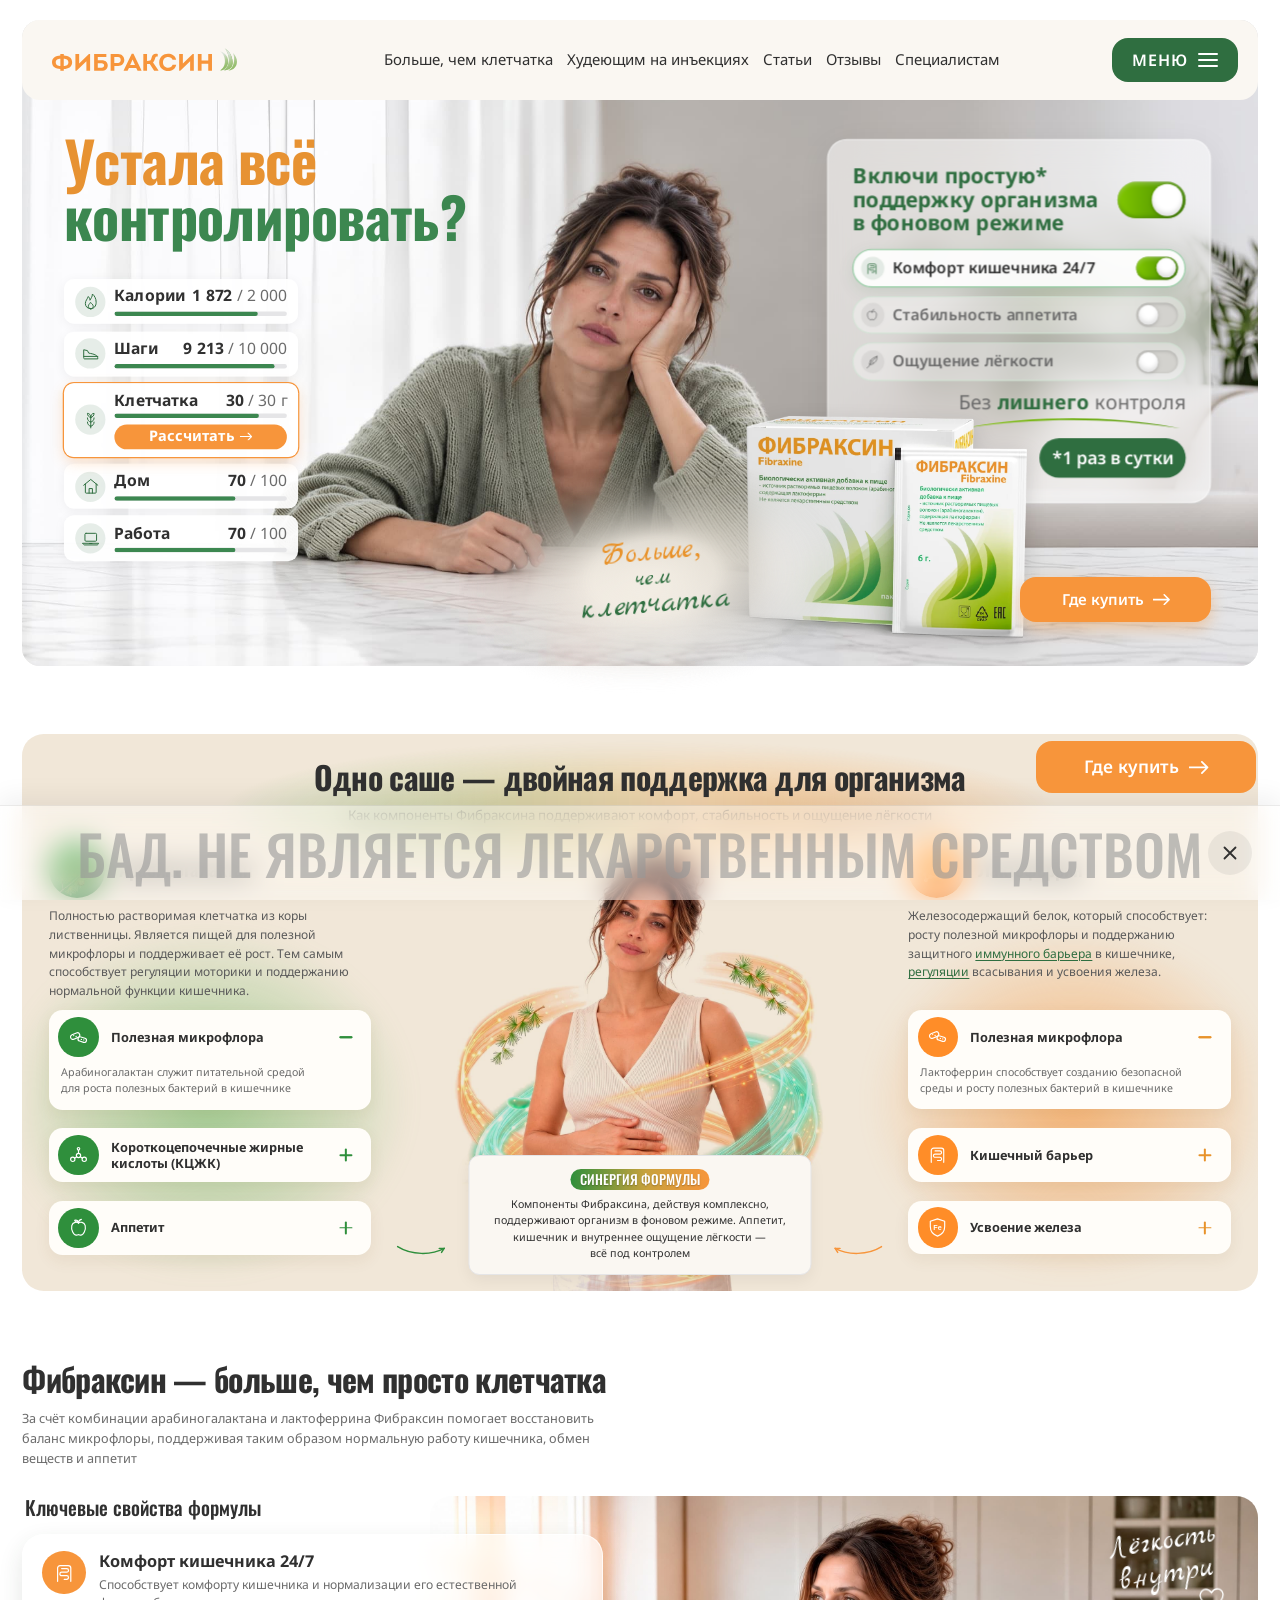
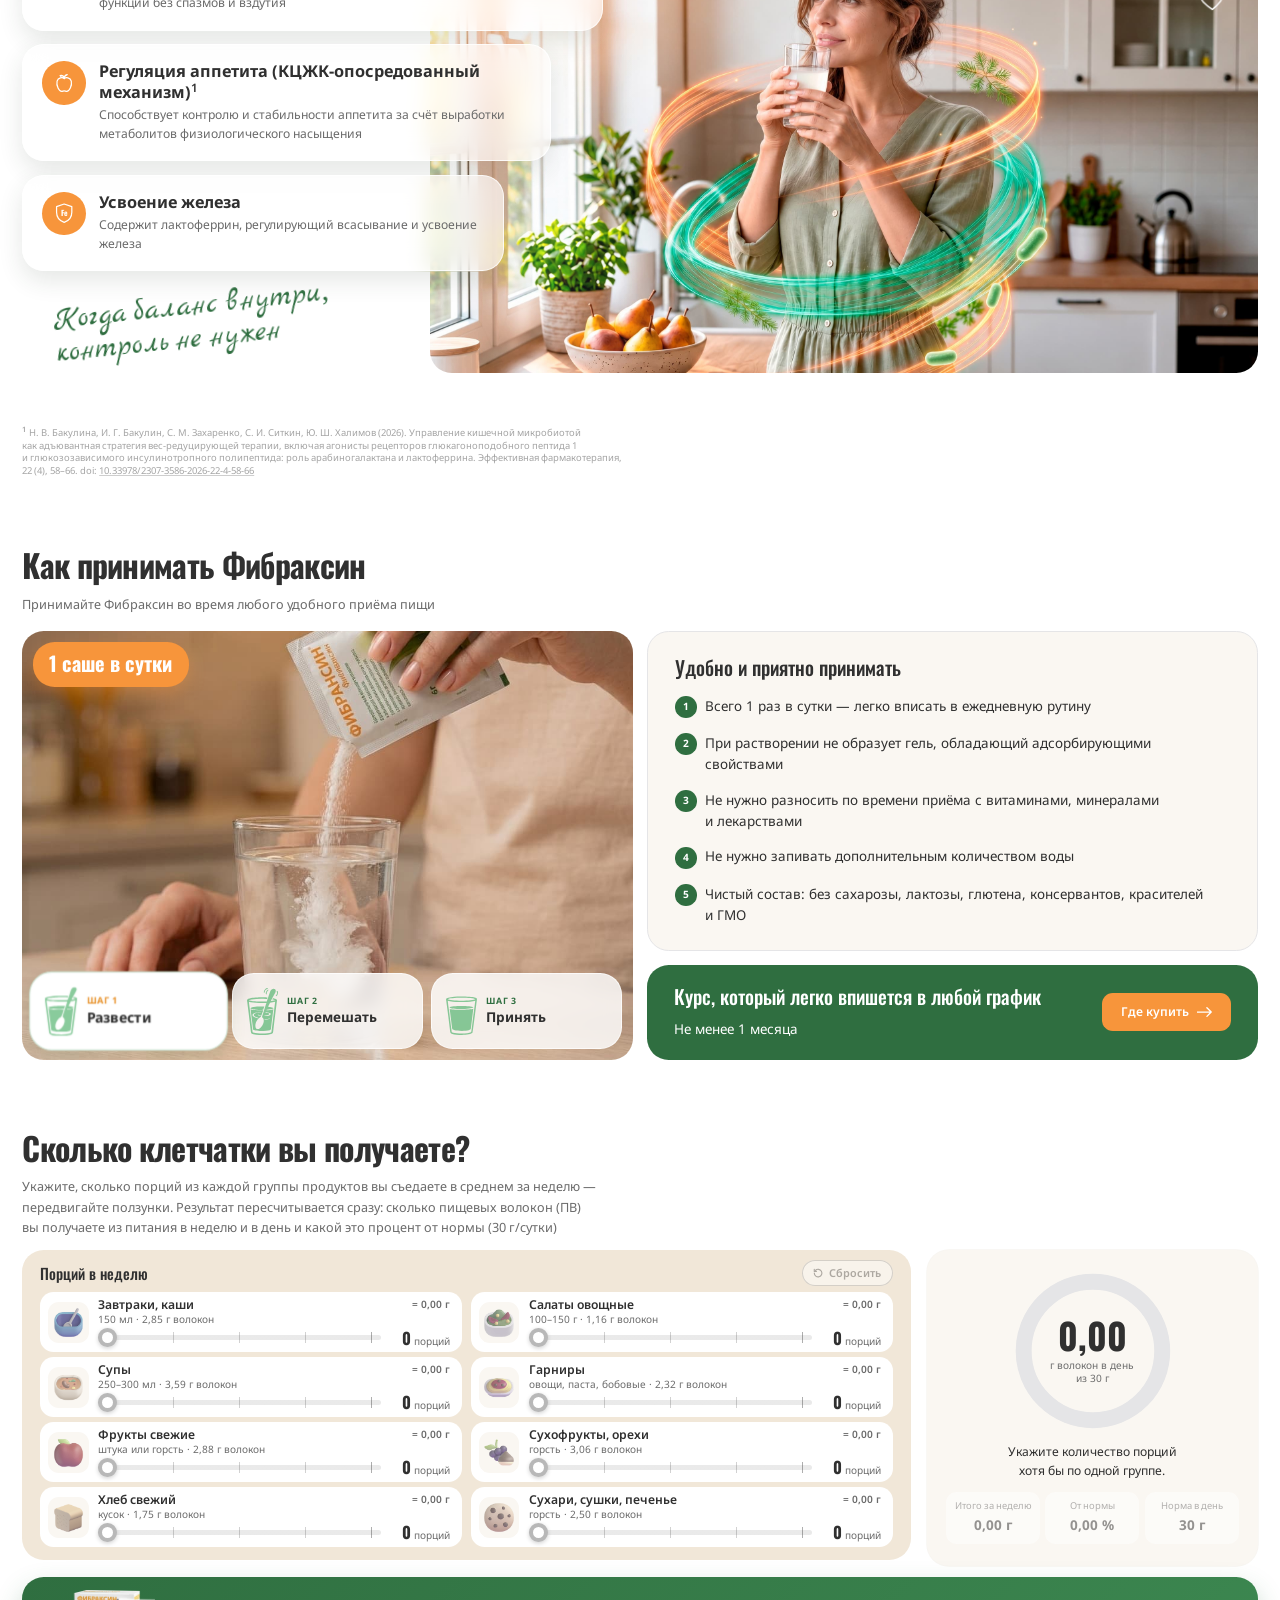
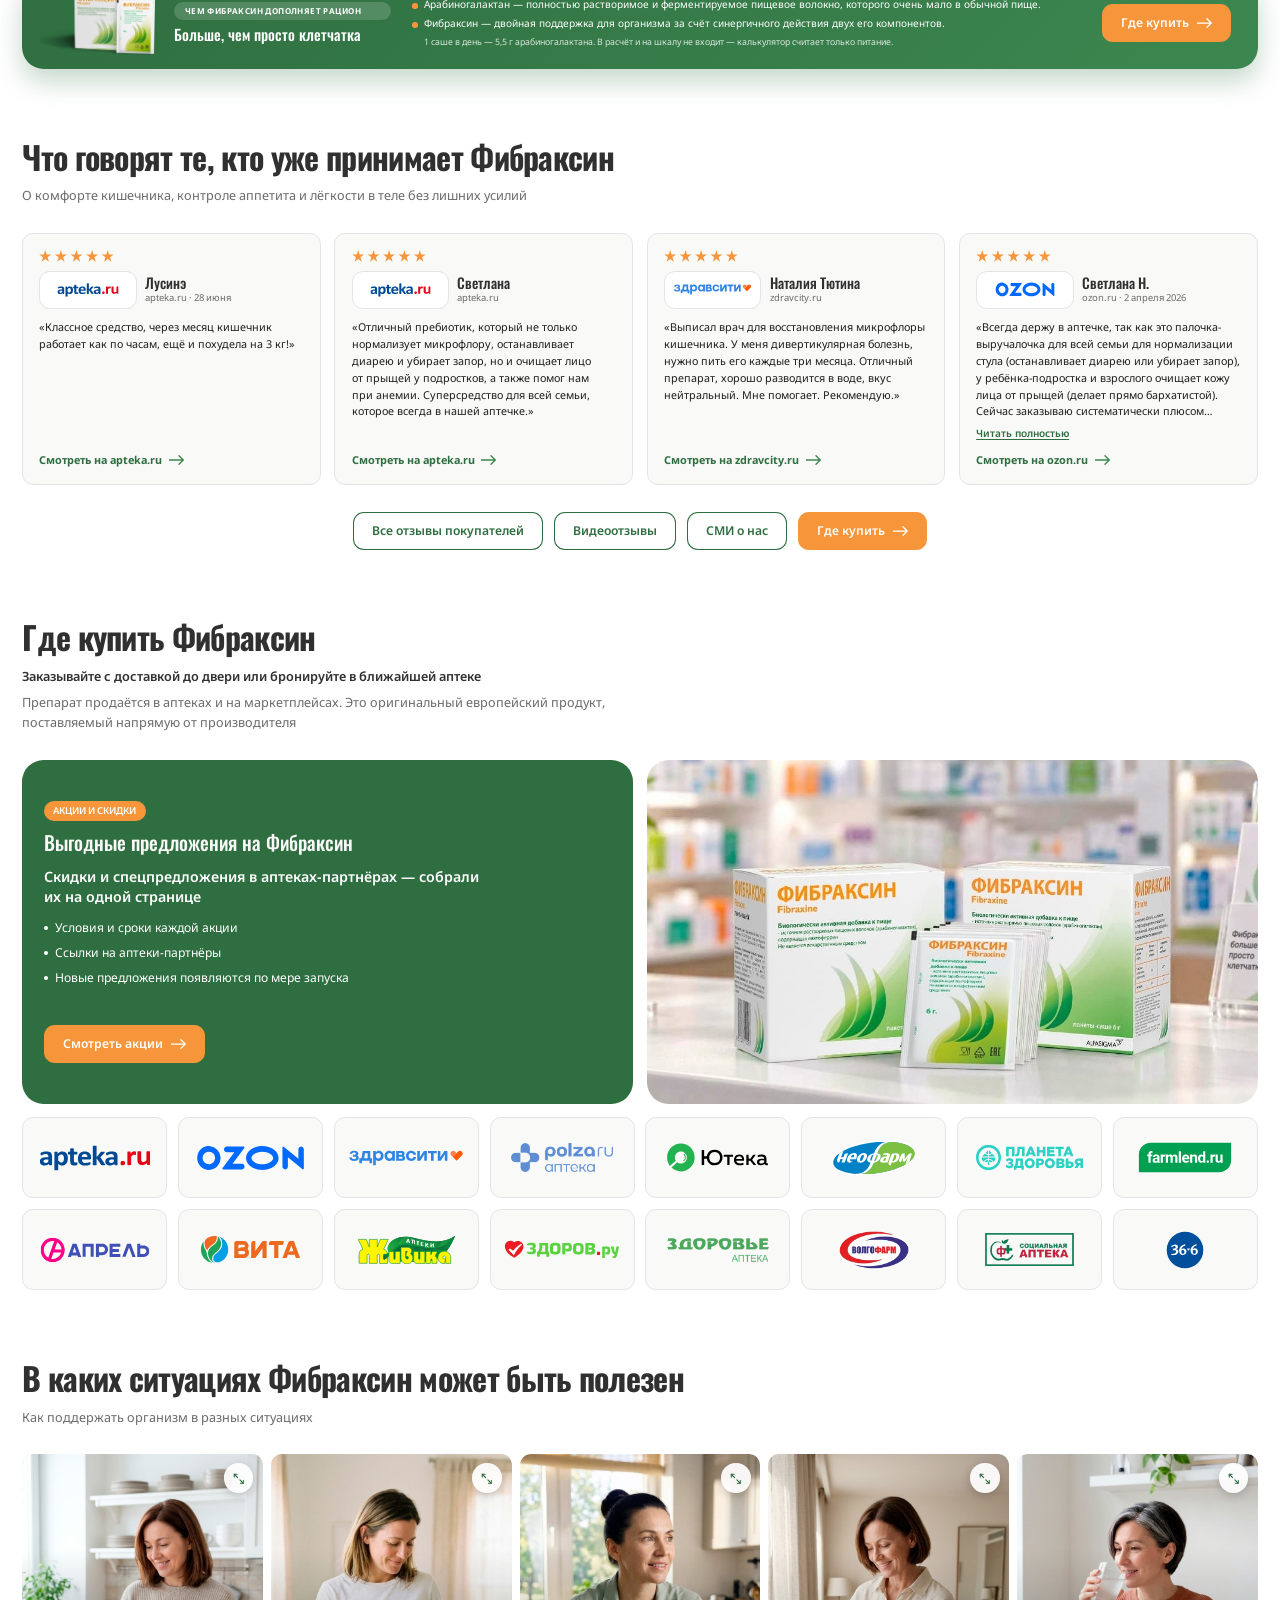
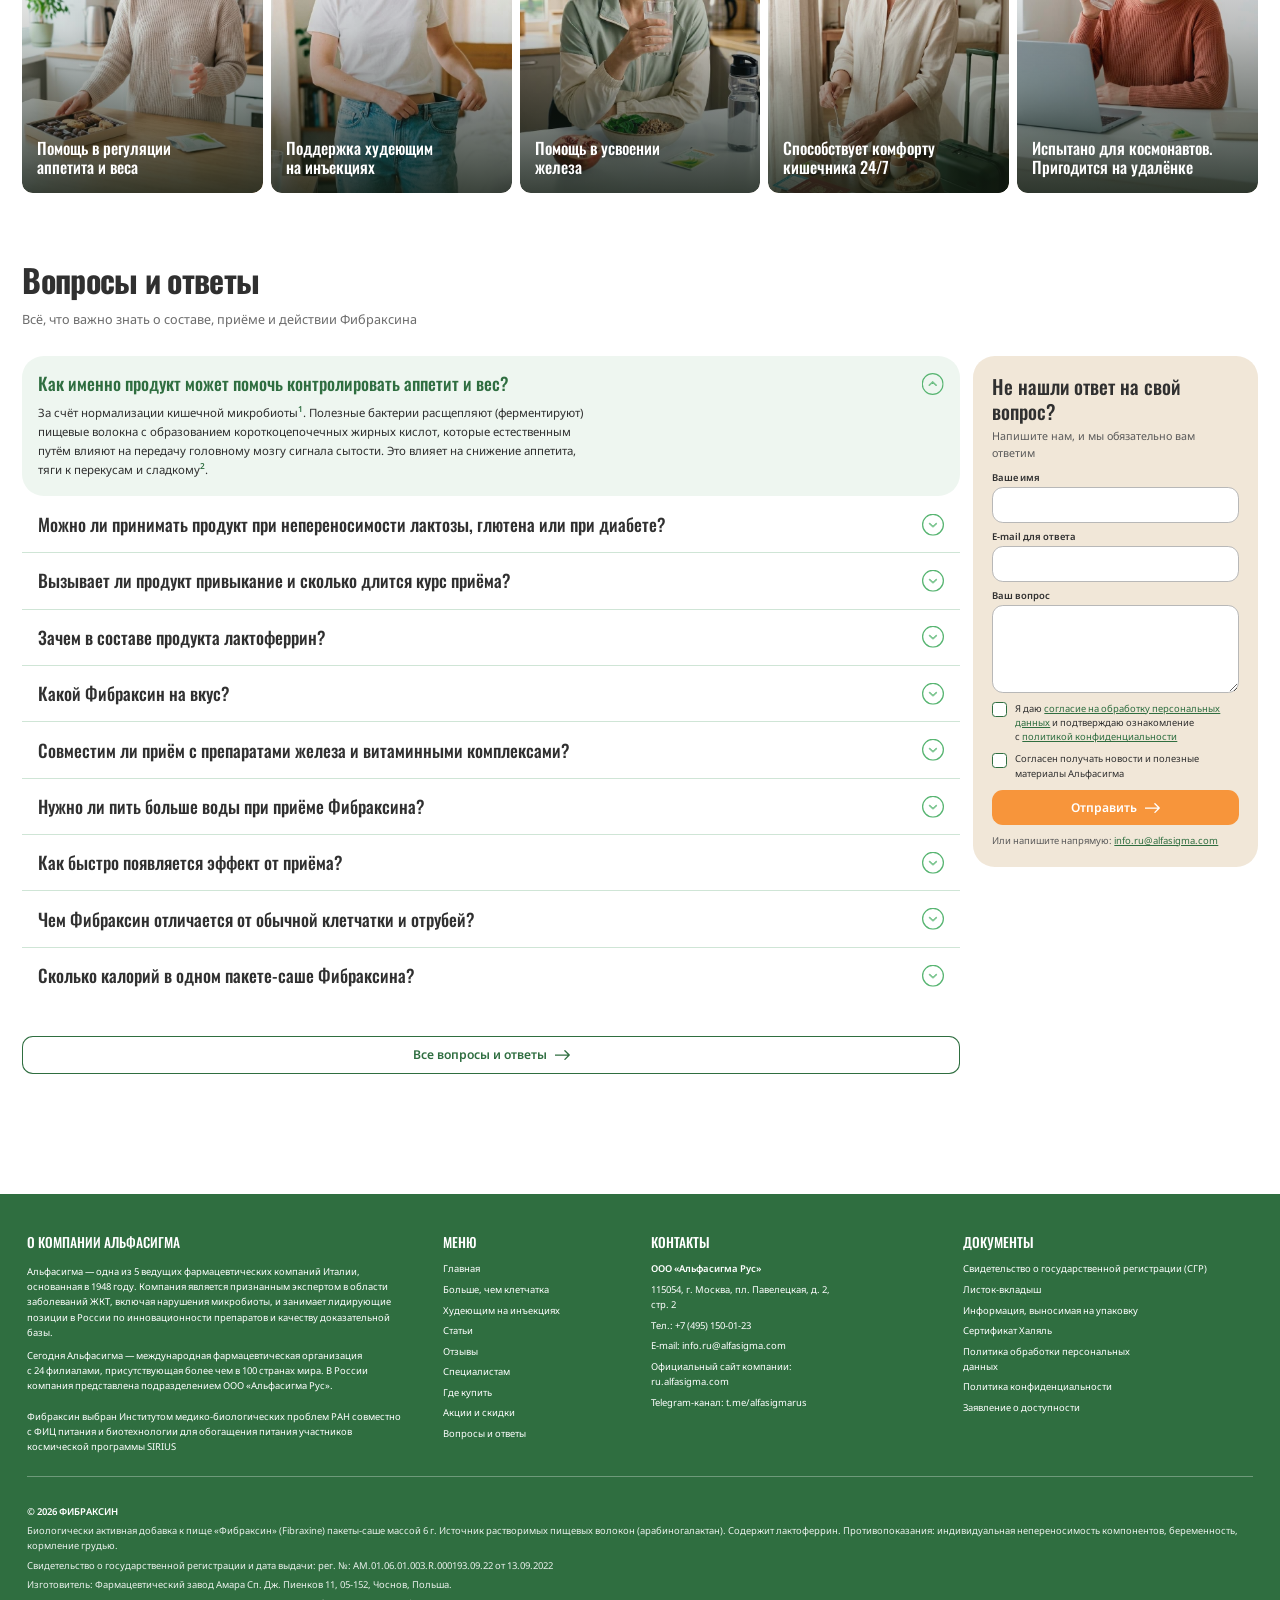
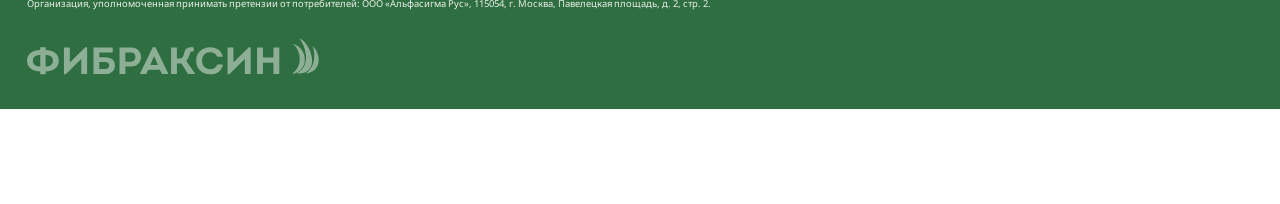
==== commit 61c57efe: "content: use neutral wording in FAQ instead of third-party brands Replace drug and manufacturer name" ====
--- a/index.html
+++ b/index.html
@@ -21,7 +21,7 @@
 <meta name="twitter:title" content="Фибраксин — поддержка кишечника и контроль аппетита">
 <meta name="twitter:description" content="Фибраксин помогает восстановить баланс микрофлоры и за счёт этого поддержать нормальную работу кишечника, обмен веществ и аппетит. 1 саше в сутки.">
 <meta name="twitter:image" content="https://fibraxine.ru/images/og/og-main.jpg">
-<script type="application/ld+json">{"@context":"https://schema.org","@graph":[{"@type":"WebSite","@id":"https://fibraxine.ru/#site","url":"https://fibraxine.ru/","name":"Фибраксин","inLanguage":"ru-RU","publisher":{"@id":"https://fibraxine.ru/#org"}},{"@type":"Organization","@id":"https://fibraxine.ru/#org","name":"ООО «Альфасигма Рус»","url":"https://ru.alfasigma.com","email":"info.ru@alfasigma.com","telephone":"+7 (495) 150-01-23","address":{"@type":"PostalAddress","streetAddress":"Павелецкая площадь, д. 2, стр. 2","addressLocality":"Москва","postalCode":"115054","addressCountry":"RU"},"sameAs":["https://t.me/alfasigmarus"]},{"@type":"FAQPage","mainEntity":[{"@type":"Question","name":"Как именно продукт может помочь контролировать аппетит и вес?","acceptedAnswer":{"@type":"Answer","text":"За счёт нормализации кишечной микробиоты1. Полезные бактерии расщепляют (ферментируют) пищевые волокна с образованием короткоцепочечных жирных кислот, которые естественным путём влияют на передачу головному мозгу сигнала сытости. Это влияет на снижение аппетита, тяги к перекусам и сладкому2."}},{"@type":"Question","name":"Можно ли принимать продукт при непереносимости лактозы, глютена или при диабете?","acceptedAnswer":{"@type":"Answer","text":"Да. Формула не содержит сахарозы, лактозы, глютена и ГМО, поэтому подходит тем, кто соблюдает диету или следит за уровнем сахара."}},{"@type":"Question","name":"Вызывает ли продукт привыкание и сколько длится курс приёма?","acceptedAnswer":{"@type":"Answer","text":"В составе Фибраксина нет сенны и слабительных, поэтому продукт не провоцирует эффект «ленивого кишечника» и не приводит к синдрому отмены. Базовый рекомендуемый курс — от 4 недель. При необходимости он может быть более длительным, и его можно повторять в течение года3."}},{"@type":"Question","name":"Зачем в составе продукта лактоферрин?","acceptedAnswer":{"@type":"Answer","text":"Лактоферрин — это натуральный железосодержащий защитный белок. В кишечнике он выполняет сразу две задачи: способствует нормализации баланса микрофлоры и поддержанию защитных свойств слизистой оболочки5.Он способен перехватывать свободное железо, которым питаются вредные бактерии. Без него патогенная флора теряет силу и не может расти, поэтому полезные бактерии спокойно развиваются.Лактоферрин связывает и доставляет это железо прямо в клетки кишечника. Организм получает микроэлемент естественным путём, а стенки ЖКТ не страдают от раздражения, как это часто бывает при обычном приёме железа. Эффективность белка подтверждают научные работы: исследование4 итальянских учёных из Римского университета Сапиенца и обзор5 исследовательской группы Мельбурнского королевского технологического университета."}},{"@type":"Question","name":"Какой Фибраксин на вкус?","acceptedAnswer":{"@type":"Answer","text":"Фибраксин практически нейтрален и полностью растворим в воде. Вы можете разводить его в воде, несладком напитке, натуральном соке или йогурте."}},{"@type":"Question","name":"Совместим ли приём с препаратами железа и витаминными комплексами?","acceptedAnswer":{"@type":"Answer","text":"Да, полностью. Растворимый арабиногалактан не связывает минералы, в том числе железо, и не мешает их всасыванию, в отличие от некоторых высоковязких пищевых волокон, таких как псиллиум, который рекомендуется разносить по времени приёма с лекарственными препаратами и нутриентами. Более того, лактоферрин в составе физиологически способствует безопасному транспорту и усвоению железа клетками слизистой оболочки кишечника."}},{"@type":"Question","name":"Нужно ли пить больше воды при приёме Фибраксина?","acceptedAnswer":{"@type":"Answer","text":"В отличие от более грубой клетчатки (отрубей, псиллиума), которая активно впитывает воду и при её недостатке может вызывать запоры, арабиногалактан растворяется в напитке и не требует дополнительного питьевого режима. Достаточно обычной суточной нормы жидкости. Но если вы склонны к запорам, поддержание адекватного питьевого режима в любом случае полезно для работы кишечника."}},{"@type":"Question","name":"Как быстро появляется эффект от приёма?","acceptedAnswer":{"@type":"Answer","text":"Пребиотик Фибраксин работает не мгновенно — он поддерживает рост собственной полезной микрофлоры, а это процесс накопительный. Ощутимые изменения в работе кишечника — нормализация стула, уменьшение дискомфорта — могут появиться к концу второй — третьей недели регулярного приёма. Полный базовый курс составляет не менее четырёх недель, но может быть и более длительным."}},{"@type":"Question","name":"Чем Фибраксин отличается от обычной клетчатки и отрубей?","acceptedAnswer":{"@type":"Answer","text":"Обычные отруби и нерастворимая клетчатка работают «механически» — набухают, увеличивают объём кишечного содержимого и стимулируют перистальтику. При этом они могут связывать и выводить минералы (железо, цинк, кальций), вызывать вздутие и требуют повышенного употребления воды. Арабиногалактан в Фибраксине — полностью растворимое и ферментируемое пищевое волокно: он не связывает минералы, не вызывает газообразования и работает как пребиотик, то есть питает полезную микрофлору, которая сама может восстанавливать баланс и нормальную функцию кишечника."}},{"@type":"Question","name":"Сколько калорий в одном пакете-саше Фибраксина?","acceptedAnswer":{"@type":"Answer","text":"Фибраксин низкокалориен. Растворимые пищевые волокна не усваиваются организмом напрямую — их расщепляют бактерии кишечника с образованием короткоцепочечных жирных кислот. В одном саше (6 г) содержится 5,5 г арабиногалактана и 50 мг лактоферрина. Продукт не содержит сахара, подсластителей, консервантов и красителей."}}]}]}</script>
+<script type="application/ld+json">{"@context":"https://schema.org","@graph":[{"@type":"WebSite","@id":"https://fibraxine.ru/#site","url":"https://fibraxine.ru/","name":"Фибраксин","inLanguage":"ru-RU","publisher":{"@id":"https://fibraxine.ru/#org"}},{"@type":"Organization","@id":"https://fibraxine.ru/#org","name":"ООО «Альфасигма Рус»","url":"https://ru.alfasigma.com","email":"info.ru@alfasigma.com","telephone":"+7 (495) 150-01-23","address":{"@type":"PostalAddress","streetAddress":"Павелецкая площадь, д. 2, стр. 2","addressLocality":"Москва","postalCode":"115054","addressCountry":"RU"},"sameAs":["https://t.me/alfasigmarus"]},{"@type":"FAQPage","mainEntity":[{"@type":"Question","name":"Как именно продукт может помочь контролировать аппетит и вес?","acceptedAnswer":{"@type":"Answer","text":"За счёт нормализации кишечной микробиоты1. Полезные бактерии расщепляют (ферментируют) пищевые волокна с образованием короткоцепочечных жирных кислот, которые естественным путём влияют на передачу головному мозгу сигнала сытости. Это влияет на снижение аппетита, тяги к перекусам и сладкому2."}},{"@type":"Question","name":"Можно ли принимать продукт при непереносимости лактозы, глютена или при диабете?","acceptedAnswer":{"@type":"Answer","text":"Да. Формула не содержит сахарозы, лактозы, глютена и ГМО, поэтому подходит тем, кто соблюдает диету или следит за уровнем сахара."}},{"@type":"Question","name":"Вызывает ли продукт привыкание и сколько длится курс приёма?","acceptedAnswer":{"@type":"Answer","text":"В составе Фибраксина нет слабительных компонентов, поэтому продукт не провоцирует эффект «ленивого кишечника» и не приводит к синдрому отмены. Базовый рекомендуемый курс — от 4 недель. При необходимости он может быть более длительным, и его можно повторять в течение года3."}},{"@type":"Question","name":"Зачем в составе продукта лактоферрин?","acceptedAnswer":{"@type":"Answer","text":"Лактоферрин — это натуральный железосодержащий защитный белок. В кишечнике он выполняет сразу две задачи: способствует нормализации баланса микрофлоры и поддержанию защитных свойств слизистой оболочки5.Он способен перехватывать свободное железо, которым питаются вредные бактерии. Без него патогенная флора теряет силу и не может расти, поэтому полезные бактерии спокойно развиваются.Лактоферрин связывает и доставляет это железо прямо в клетки кишечника. Организм получает микроэлемент естественным путём, а стенки ЖКТ не страдают от раздражения, как это часто бывает при обычном приёме железа. Эффективность белка подтверждают научные работы: исследование4 итальянских учёных и обзор5 австралийских исследователей."}},{"@type":"Question","name":"Какой Фибраксин на вкус?","acceptedAnswer":{"@type":"Answer","text":"Фибраксин практически нейтрален и полностью растворим в воде. Вы можете разводить его в воде, несладком напитке, натуральном соке или йогурте."}},{"@type":"Question","name":"Совместим ли приём с препаратами железа и витаминными комплексами?","acceptedAnswer":{"@type":"Answer","text":"Да, полностью. Растворимый арабиногалактан не связывает минералы, в том числе железо, и не мешает их всасыванию, в отличие от некоторых высоковязких пищевых волокон, таких как оболочка семян подорожника, которая рекомендуется разносить по времени приёма с лекарственными препаратами и нутриентами. Более того, лактоферрин в составе физиологически способствует безопасному транспорту и усвоению железа клетками слизистой оболочки кишечника."}},{"@type":"Question","name":"Нужно ли пить больше воды при приёме Фибраксина?","acceptedAnswer":{"@type":"Answer","text":"В отличие от более грубой клетчатки (отрубей, оболочки семян подорожника), которая активно впитывает воду и при её недостатке может вызывать запоры, арабиногалактан растворяется в напитке и не требует дополнительного питьевого режима. Достаточно обычной суточной нормы жидкости. Но если вы склонны к запорам, поддержание адекватного питьевого режима в любом случае полезно для работы кишечника."}},{"@type":"Question","name":"Как быстро появляется эффект от приёма?","acceptedAnswer":{"@type":"Answer","text":"Пребиотик Фибраксин работает не мгновенно — он поддерживает рост собственной полезной микрофлоры, а это процесс накопительный. Ощутимые изменения в работе кишечника — нормализация стула, уменьшение дискомфорта — могут появиться к концу второй — третьей недели регулярного приёма. Полный базовый курс составляет не менее четырёх недель, но может быть и более длительным."}},{"@type":"Question","name":"Чем Фибраксин отличается от обычной клетчатки и отрубей?","acceptedAnswer":{"@type":"Answer","text":"Обычные отруби и нерастворимая клетчатка работают «механически» — набухают, увеличивают объём кишечного содержимого и стимулируют перистальтику. При этом они могут связывать и выводить минералы (железо, цинк, кальций), вызывать вздутие и требуют повышенного употребления воды. Арабиногалактан в Фибраксине — полностью растворимое и ферментируемое пищевое волокно: он не связывает минералы, не вызывает газообразования и работает как пребиотик, то есть питает полезную микрофлору, которая сама может восстанавливать баланс и нормальную функцию кишечника."}},{"@type":"Question","name":"Сколько калорий в одном пакете-саше Фибраксина?","acceptedAnswer":{"@type":"Answer","text":"Фибраксин низкокалориен. Растворимые пищевые волокна не усваиваются организмом напрямую — их расщепляют бактерии кишечника с образованием короткоцепочечных жирных кислот. В одном саше (6 г) содержится 5,5 г арабиногалактана и 50 мг лактоферрина. Продукт не содержит сахара, подсластителей, консервантов и красителей."}}]}]}</script>
 <link rel="icon" href="favicon.ico" sizes="any">
 <link rel="icon" href="favicon.svg" type="image/svg+xml">
 <link rel="apple-touch-icon" href="images/apple-touch-icon.png">
@@ -493,11 +493,11 @@
     <div class="faq">
       <details class="faq__item" open><summary>Как именно продукт может помочь контролировать аппетит и вес?</summary><div class="faq__answer"><p>За счёт нормализации кишечной микробиоты<sup>1</sup>. Полезные бактерии расщепляют (ферментируют) пищевые волокна с образованием короткоцепочечных жирных кислот, которые естественным путём влияют на передачу головному мозгу сигнала сытости. Это влияет на снижение аппетита, тяги к перекусам и сладкому<sup>2</sup>.</p></div></details>
       <details class="faq__item"><summary>Можно ли принимать продукт при непереносимости лактозы, глютена или при диабете?</summary><div class="faq__answer"><p>Да. Формула не содержит сахарозы, лактозы, глютена и ГМО, поэтому подходит тем, кто соблюдает диету или следит за уровнем сахара.</p></div></details>
-      <details class="faq__item"><summary>Вызывает ли продукт привыкание и сколько длится курс приёма?</summary><div class="faq__answer"><p>В составе Фибраксина нет сенны и слабительных, поэтому продукт не провоцирует эффект «ленивого кишечника» и не приводит к синдрому отмены. Базовый рекомендуемый курс — от 4 недель. При необходимости он может быть более длительным, и его можно повторять в течение года<sup>3</sup>.</p></div></details>
-      <details class="faq__item"><summary>Зачем в составе продукта лактоферрин?</summary><div class="faq__answer"><p>Лактоферрин — это натуральный железосодержащий защитный белок. В кишечнике он выполняет сразу две задачи: способствует нормализации баланса микрофлоры и поддержанию защитных свойств слизистой оболочки<sup>5</sup>.</p><p>Он способен перехватывать свободное железо, которым питаются вредные бактерии. Без него патогенная флора теряет силу и не может расти, поэтому полезные бактерии спокойно развиваются.</p><p>Лактоферрин связывает и доставляет это железо прямо в клетки кишечника. Организм получает микроэлемент естественным путём, а стенки ЖКТ не страдают от раздражения, как это часто бывает при обычном приёме железа. Эффективность белка подтверждают научные работы: <a class="src-link" href="https://pubmed.ncbi.nlm.nih.gov/18601971/" target="_blank" rel="noopener nofollow">исследование</a><sup>4</sup> итальянских учёных из Римского университета Сапиенца и <a class="src-link" href="https://pubmed.ncbi.nlm.nih.gov/28933602/" target="_blank" rel="noopener nofollow">обзор</a><sup>5</sup> исследовательской группы Мельбурнского королевского технологического университета.</p></div></details>
+      <details class="faq__item"><summary>Вызывает ли продукт привыкание и сколько длится курс приёма?</summary><div class="faq__answer"><p>В составе Фибраксина нет слабительных компонентов, поэтому продукт не провоцирует эффект «ленивого кишечника» и не приводит к синдрому отмены. Базовый рекомендуемый курс — от 4 недель. При необходимости он может быть более длительным, и его можно повторять в течение года<sup>3</sup>.</p></div></details>
+      <details class="faq__item"><summary>Зачем в составе продукта лактоферрин?</summary><div class="faq__answer"><p>Лактоферрин — это натуральный железосодержащий защитный белок. В кишечнике он выполняет сразу две задачи: способствует нормализации баланса микрофлоры и поддержанию защитных свойств слизистой оболочки<sup>5</sup>.</p><p>Он способен перехватывать свободное железо, которым питаются вредные бактерии. Без него патогенная флора теряет силу и не может расти, поэтому полезные бактерии спокойно развиваются.</p><p>Лактоферрин связывает и доставляет это железо прямо в клетки кишечника. Организм получает микроэлемент естественным путём, а стенки ЖКТ не страдают от раздражения, как это часто бывает при обычном приёме железа. Эффективность белка подтверждают научные работы: <a class="src-link" href="https://pubmed.ncbi.nlm.nih.gov/18601971/" target="_blank" rel="noopener nofollow">исследование</a><sup>4</sup> итальянских учёных и <a class="src-link" href="https://pubmed.ncbi.nlm.nih.gov/28933602/" target="_blank" rel="noopener nofollow">обзор</a><sup>5</sup> австралийских исследователей.</p></div></details>
       <details class="faq__item"><summary>Какой Фибраксин на вкус?</summary><div class="faq__answer"><p>Фибраксин практически нейтрален и полностью растворим в воде. Вы можете разводить его в воде, несладком напитке, натуральном соке или йогурте.</p></div></details>
-      <details class="faq__item"><summary>Совместим ли приём с препаратами железа и витаминными комплексами?</summary><div class="faq__answer"><p>Да, полностью. Растворимый арабиногалактан не связывает минералы, в том числе железо, и не мешает их всасыванию, в отличие от некоторых высоковязких пищевых волокон, таких как псиллиум, который рекомендуется разносить по времени приёма с лекарственными препаратами и нутриентами. Более того, лактоферрин в составе физиологически способствует безопасному транспорту и усвоению железа клетками слизистой оболочки кишечника.</p></div></details>
-      <details class="faq__item"><summary>Нужно ли пить больше воды при приёме Фибраксина?</summary><div class="faq__answer"><p>В отличие от более грубой клетчатки (отрубей, псиллиума), которая активно впитывает воду и при её недостатке может вызывать запоры, арабиногалактан растворяется в напитке и не требует дополнительного питьевого режима. Достаточно обычной суточной нормы жидкости. Но если вы склонны к запорам, поддержание адекватного питьевого режима в любом случае полезно для работы кишечника.</p></div></details>
+      <details class="faq__item"><summary>Совместим ли приём с препаратами железа и витаминными комплексами?</summary><div class="faq__answer"><p>Да, полностью. Растворимый арабиногалактан не связывает минералы, в том числе железо, и не мешает их всасыванию, в отличие от некоторых высоковязких пищевых волокон, таких как оболочка семян подорожника, которая рекомендуется разносить по времени приёма с лекарственными препаратами и нутриентами. Более того, лактоферрин в составе физиологически способствует безопасному транспорту и усвоению железа клетками слизистой оболочки кишечника.</p></div></details>
+      <details class="faq__item"><summary>Нужно ли пить больше воды при приёме Фибраксина?</summary><div class="faq__answer"><p>В отличие от более грубой клетчатки (отрубей, оболочки семян подорожника), которая активно впитывает воду и при её недостатке может вызывать запоры, арабиногалактан растворяется в напитке и не требует дополнительного питьевого режима. Достаточно обычной суточной нормы жидкости. Но если вы склонны к запорам, поддержание адекватного питьевого режима в любом случае полезно для работы кишечника.</p></div></details>
       <details class="faq__item"><summary>Как быстро появляется эффект от приёма?</summary><div class="faq__answer"><p>Пребиотик Фибраксин работает не мгновенно — он поддерживает рост собственной полезной микрофлоры, а это процесс накопительный. Ощутимые изменения в работе кишечника — нормализация стула, уменьшение дискомфорта — могут появиться к концу второй — третьей недели регулярного приёма. Полный базовый курс составляет не менее четырёх недель, но может быть и более длительным.</p></div></details>
       <details class="faq__item"><summary>Чем Фибраксин отличается от обычной клетчатки и отрубей?</summary><div class="faq__answer"><p>Обычные отруби и нерастворимая клетчатка работают «механически» — набухают, увеличивают объём кишечного содержимого и стимулируют перистальтику. При этом они могут связывать и выводить минералы (железо, цинк, кальций), вызывать вздутие и требуют повышенного употребления воды. Арабиногалактан в Фибраксине — полностью растворимое и ферментируемое пищевое волокно: он не связывает минералы, не вызывает газообразования и работает как пребиотик, то есть питает полезную микрофлору, которая сама может восстанавливать баланс и нормальную функцию кишечника.</p></div></details>
       <details class="faq__item"><summary>Сколько калорий в одном пакете-саше Фибраксина?</summary><div class="faq__answer"><p>Фибраксин низкокалориен. Растворимые пищевые волокна не усваиваются организмом напрямую — их расщепляют бактерии кишечника с образованием короткоцепочечных жирных кислот. В одном саше (6 г) содержится 5,5 г арабиногалактана и 50 мг лактоферрина. Продукт не содержит сахара, подсластителей, консервантов и красителей.</p></div></details>
--- a/style.css
+++ b/style.css
@@ -1,4 +1,4 @@
-@font-face{font-family:Marck Script;font-weight:400;font-display:swap;src:url([data-uri]) format("woff2");unicode-range:U+0301,U+0400-045F,U+0490-0491,U+04B0-04B1,U+2116}@font-face{font-family:Oswald;font-weight:400;font-display:swap;src:url([data-uri]) format("woff2");unicode-range:U+20BD}@font-face{font-family:Oswald;font-weight:500;font-display:swap;src:url([data-uri]) format("woff2");unicode-range:U+20BD}@font-face{font-family:Oswald;font-weight:700;font-display:swap;src:url([data-uri]) format("woff2");unicode-range:U+20BD}@font-face{font-family:Oswald;font-weight:400;font-display:swap;src:url([data-uri]) format("woff2");unicode-range:U+0301,U+0400-045F,U+0490-0491,U+04B0-04B1,U+2116}@font-face{font-family:Oswald;font-weight:400;font-display:swap;src:url([data-uri]) format("woff2");unicode-range:U+0000-00FF,U+0131,U+0152-0153,U+02BB-02BC,U+02C6,U+02DA,U+02DC,U+2000-206F,U+20AC,U+2122,U+2191,U+2193,U+2212,U+2215,U+FEFF,U+FFFD}@font-face{font-family:Oswald;font-weight:500;font-display:swap;src:url([data-uri]) format("woff2");unicode-range:U+0301,U+0400-045F,U+0490-0491,U+04B0-04B1,U+2116}@font-face{font-family:Oswald;font-weight:500;font-display:swap;src:url([data-uri]) format("woff2");unicode-range:U+0000-00FF,U+0131,U+0152-0153,U+02BB-02BC,U+02C6,U+02DA,U+02DC,U+2000-206F,U+20AC,U+2122,U+2191,U+2193,U+2212,U+2215,U+FEFF,U+FFFD}@font-face{font-family:Oswald;font-weight:700;font-display:swap;src:url([data-uri]) format("woff2");unicode-range:U+0301,U+0400-045F,U+0490-0491,U+04B0-04B1,U+2116}@font-face{font-family:Oswald;font-weight:700;font-display:swap;src:url([data-uri]) format("woff2");unicode-range:U+0000-00FF,U+0131,U+0152-0153,U+02BB-02BC,U+02C6,U+02DA,U+02DC,U+2000-206F,U+20AC,U+2122,U+2191,U+2193,U+2212,U+2215,U+FEFF,U+FFFD}@font-face{font-family:Noto Sans;font-weight:300;font-display:swap;src:url([data-uri]) format("woff2");unicode-range:U+0301,U+0400-045F,U+0490-0491,U+04B0-04B1,U+2116}@font-face{font-family:Noto Sans;font-weight:300;font-display:swap;src:url([data-uri]) format("woff2");unicode-range:U+0000-00FF,U+0131,U+0152-0153,U+02BB-02BC,U+02C6,U+02DA,U+02DC,U+2000-206F,U+20AC,U+2122,U+2191,U+2193,U+2212,U+2215,U+FEFF,U+FFFD}@font-face{font-family:Noto Sans;font-weight:400;font-display:swap;src:url([data-uri]) format("woff2");unicode-range:U+0301,U+0400-045F,U+0490-0491,U+04B0-04B1,U+2116}@font-face{font-family:Noto Sans;font-weight:400;font-display:swap;src:url([data-uri]) format("woff2");unicode-range:U+0000-00FF,U+0131,U+0152-0153,U+02BB-02BC,U+02C6,U+02DA,U+02DC,U+2000-206F,U+20AC,U+2122,U+2191,U+2193,U+2212,U+2215,U+FEFF,U+FFFD}@font-face{font-family:Noto Sans;font-weight:500;font-display:swap;src:url([data-uri]) format("woff2");unicode-range:U+0301,U+0400-045F,U+0490-0491,U+04B0-04B1,U+2116}@font-face{font-family:Noto Sans;font-weight:500;font-display:swap;src:url([data-uri]) format("woff2");unicode-range:U+0000-00FF,U+0131,U+0152-0153,U+02BB-02BC,U+02C6,U+02DA,U+02DC,U+2000-206F,U+20AC,U+2122,U+2191,U+2193,U+2212,U+2215,U+FEFF,U+FFFD}@font-face{font-family:Noto Sans;font-weight:600;font-display:swap;src:url([data-uri]) format("woff2");unicode-range:U+0301,U+0400-045F,U+0490-0491,U+04B0-04B1,U+2116}@font-face{font-family:Noto Sans;font-weight:600;font-display:swap;src:url([data-uri]) format("woff2");unicode-range:U+0000-00FF,U+0131,U+0152-0153,U+02BB-02BC,U+02C6,U+02DA,U+02DC,U+2000-206F,U+20AC,U+2122,U+2191,U+2193,U+2212,U+2215,U+FEFF,U+FFFD}@font-face{font-family:Noto Sans;font-weight:700;font-display:swap;src:url([data-uri]) format("woff2");unicode-range:U+0301,U+0400-045F,U+0490-0491,U+04B0-04B1,U+2116}@font-face{font-family:Noto Sans;font-weight:700;font-display:swap;src:url([data-uri]) format("woff2");unicode-range:U+0000-00FF,U+0131,U+0152-0153,U+02BB-02BC,U+02C6,U+02DA,U+02DC,U+2000-206F,U+20AC,U+2122,U+2191,U+2193,U+2212,U+2215,U+FEFF,U+FFFD}:root{--cols-5-7:minmax(0,5fr) minmax(0,7fr);--green-dark:#3c8750;--green-deep:#2f6e40;--green:#2f8f3c;--green-300:#58b572;--green-tint:#eef6f0;--green-line:#cfe5d6;--green-dash:#72b888;--green-light:#93d0a4;--orange:#f7953b;--orange-hover:#ec8528;--orange-2:#e8922a;--orange-3:#ff8d28;--title-orange:#e79232;--black:#303030;--ink:#1f1f1f;--muted:#6b6b6b;--muted-on-beige:#5a5a5a;--zinc:#52525b;--stroke:#e5e5e7;--field-line:#b8b8b8;--white:#f9f9f8;--cream:#faf7f2;--beige:#f1e7d8;--red:#d40000;--r-card:16px;--r-block:32px;--r-pill:999px;--f-head:"Oswald", "Arial Narrow", sans-serif;--f-text:"Noto Sans", system-ui, sans-serif;--k:clamp(0px, (100vw - 1440px) / 1120, 1px);--k2:clamp(0px, (100vw - 1920px) / 640, 1px);--pz:1;--wpz:var(--pz)}*,*:before,*:after{box-sizing:border-box}html{scroll-behavior:smooth;-webkit-text-size-adjust:100%}body{margin:0;background:#fff;color:var(--black);font-family:var(--f-text);font-size:calc(18px + 3.6 * var(--k2));line-height:1.55;-webkit-font-smoothing:antialiased;overflow-x:hidden}body.has-warnbar{padding-bottom:var(--wb-h)}img{display:block;max-width:none}p,h1,h2,h3,h4,ul,ol{margin:0;padding:0}ul,ol{list-style:none}a{color:inherit;text-decoration:none}button{font:inherit;color:inherit;background:none;border:0;padding:0;cursor:pointer}[hidden]{display:none!important}:focus-visible{outline:3px solid var(--green-deep);outline-offset:2px}.wrap{width:100%;max-width:2560px;margin:0 auto;padding:0 calc(28px + 12 * var(--k))}.section{margin-top:calc(88px + 32 * var(--k))}.h2{font-family:var(--f-head);font-weight:700;font-size:calc(44px + 8 * var(--k));line-height:1.2;letter-spacing:-1px;color:var(--black)}.h3{font-family:var(--f-head);font-weight:500;font-size:calc(27px + 5 * var(--k));line-height:1.25;color:var(--white)}.h3--dark{color:var(--black)}.h5{font-family:var(--f-head);font-weight:500;font-size:calc(21px + 3 * var(--k));line-height:1.25;color:var(--ink)}.lead{font-size:calc(18px + 2 * var(--k));line-height:1.6;color:var(--muted)}.lead--strong{font-weight:600;color:var(--black)}.sec-head{display:flex;flex-direction:column;align-items:stretch;gap:14px;margin-bottom:40px}.sec-head .h2{max-width:1400px}.sec-head__side{display:flex;flex-direction:column;gap:8px;max-width:max(760px,50%)}.sec-head__side--nav{max-width:none;flex-direction:row;align-items:flex-end;justify-content:space-between;gap:24px}.sec-head__side--nav .lead{max-width:max(760px,50%)}.sec-head--stack{display:flex;flex-direction:column;align-items:flex-start;gap:16px;margin-bottom:0}.btn{display:inline-flex;align-items:center;justify-content:center;gap:12px;height:56px;padding:0 28px;border-radius:var(--r-card);background:var(--orange);color:var(--ink);font-weight:600;font-size:calc(18px + 3.6 * var(--k2));line-height:1;white-space:nowrap;flex:none;transition:background .2s,transform .2s;cursor:pointer}.btn:hover{background:var(--orange-hover)}.btn:active{transform:translateY(1px)}.btn__arrow{width:22px;height:15px;flex:none}.btn--sm{height:44px;padding:0 20px;font-size:calc(16px + 3.2 * var(--k2));border-radius:var(--r-card)}.btn--menu{gap:10px;background:var(--green-deep);color:#fff}.btn--menu:hover{background:#285e37}.btn--menu span{letter-spacing:.06em}.btn__burger{position:relative;display:block;flex:none;width:20px;height:14px}.btn__burger b{position:absolute;left:0;width:100%;height:2px;border-radius:2px;background:#fff;transition:transform .3s cubic-bezier(.4,0,.2,1),opacity .2s ease}.btn__burger b:nth-child(1){top:0}.btn__burger b:nth-child(2){top:6px}.btn__burger b:nth-child(3){top:12px}.btn--menu[aria-expanded=true] .btn__burger b:nth-child(1){transform:translateY(6px) rotate(45deg)}.btn--menu[aria-expanded=true] .btn__burger b:nth-child(2){opacity:0}.btn--menu[aria-expanded=true] .btn__burger b:nth-child(3){transform:translateY(-6px) rotate(-45deg)}@media(prefers-reduced-motion:reduce){.btn__burger b{transition:none}}.btn--block{width:100%}.btn:disabled{opacity:.6;cursor:default}.more-link{display:inline-flex;align-items:center;gap:10px;font-weight:700;font-size:calc(16px + 3.2 * var(--k2));line-height:1.45;color:var(--green-deep)}.more-link img{width:22px;height:14.73px;flex:none}.more-link--wide{display:flex;justify-content:space-between;width:100%}.more-link[href]:hover{text-decoration:underline}.cta-row{display:flex;flex-wrap:wrap;justify-content:center;gap:12px 16px;margin-top:40px}.arrows{display:flex;gap:10px;flex:none}.arrows button img{width:44px;height:44px}.arrows button[data-dir="-1"] img{transform:rotate(180deg)}.arrows button:disabled{opacity:.4;cursor:default}.switch{--shift:calc(var(--u,1px)*16);position:relative;display:flex;align-items:center;flex:none;width:calc(var(--u,1px)*38);height:calc(var(--u,1px)*22);padding:calc(var(--u,1px)*1);border-radius:var(--r-pill);background:#d3d2ce;box-shadow:inset 0 1px 3px #0000002e;cursor:pointer}.switch:before{content:"";position:absolute;inset:0;border-radius:inherit;background:linear-gradient(to left,#468a00 6.41%,#81c701);box-shadow:inset 0 2px 3.65px #ffffff40,inset 0 -1.5px 3.5px #3772008f;opacity:0;transition:opacity .35s ease}.switch i{position:relative;z-index:1;width:calc(var(--u,1px)*20);height:calc(var(--u,1px)*20);border-radius:50%;background:#fff;box-shadow:0 1px 3px #0003,inset 0 -3px 3.95px #0000001f;transition:transform .45s cubic-bezier(.34,1.45,.64,1)}.switch.is-on:before{opacity:1}.switch.is-on i{transform:translate(var(--shift))}.bgmode.is-auto .switch i{transition:transform .7s cubic-bezier(.33,0,.2,1)}.bgmode.is-auto .switch:before{transition:opacity .6s ease}.hero-wrap{container-type:inline-size}.hero{--u:min(calc(100cqw / 1840), calc((100svh - var(--wb-h, 0px) - 40px) / 1150));position:relative;margin-top:20px;height:calc(var(--u)*1150)}.hero__bg-stage,.hero__stage{position:absolute;inset:0}.hero__stage{z-index:2;pointer-events:none}.hero__stage>*{pointer-events:auto}.hero__bg{position:absolute;left:0;right:0;top:0;height:calc(var(--u)*1150);border-radius:calc(var(--u)*32);overflow:hidden;background:#ecebe8}.hero__bg img{position:absolute;inset:0;width:100%;height:100%;object-fit:cover;object-position:100% 45%;transform:scale(1.06);transform-origin:100% 35%}.topbar{position:absolute;z-index:10;left:0;right:0;top:0;display:flex;align-items:center;justify-content:space-between;gap:20px;height:80px;padding:18px 20px 18px 30px;border-radius:calc(var(--u)*32);background:var(--cream)}.logo{display:block;flex:none}.logo img{display:block;width:clamp(220px,calc(220px + (100vw - 1280px)/3.2),320px);height:auto}.topbar__nav{display:flex;gap:clamp(14px,calc(14px + (100vw - 1280px) * 14 / 320),28px);font-size:calc(clamp(15px,calc(15px + (100vw - 1280px) / 320),16px) + 3.2 * var(--k2));line-height:1.3;white-space:nowrap}.topbar__nav a[href]:hover{color:var(--green-deep)}.topbar__actions{display:flex;gap:10px}.menu{position:absolute;z-index:11;right:0;top:90px;display:flex;flex-direction:column;gap:14px;min-width:280px;padding:20px 24px;border:1px solid rgba(255,255,255,.6);border-radius:var(--r-card);background:#faf7f29e;-webkit-backdrop-filter:blur(20px) saturate(1.3);backdrop-filter:blur(20px) saturate(1.3);box-shadow:0 12px 32px #00000024;font-size:calc(17px + 3.4 * var(--k2))}.menu a[href]:hover{color:var(--green-deep)}.hero__title{position:absolute;z-index:1;left:calc(var(--u)*74);top:calc(var(--u)*200);font-family:var(--f-head);font-weight:700;font-size:calc(var(--u)*100);line-height:1;letter-spacing:-.01em;color:var(--green-dark);white-space:nowrap}.hero__title>span{display:block}.hero__title em{display:block;font-style:normal;color:var(--title-orange)}.hero__cta{position:absolute;z-index:4;left:calc(var(--u)*74);top:calc(var(--u)*950);width:calc(var(--u)*373*1.12);height:44px;padding:0 20px;gap:12px;font-size:calc(16px + 3.2 * var(--k2));border-radius:var(--r-card);box-shadow:0 8px 20px #f7953b4d}@media(min-width:1280px){.hero__cta{left:auto;right:calc(var(--u)*83);top:calc(var(--u)*992);width:calc(var(--u)*340);justify-content:center;height:calc(var(--u)*80);padding:0 calc(var(--u)*42);gap:calc(var(--u)*16);font-size:max(15px,calc(var(--u)*27));box-shadow:0 calc(var(--u)*12) calc(var(--u)*26) #f7953b61}.hero__cta .btn__arrow{width:calc(var(--u)*30);height:auto}}.hero__cta .btn__arrow{animation:cta-nudge 3.2s ease-in-out 1.2s infinite}@keyframes cta-nudge{0%,62%,to{transform:translate(0)}70%{transform:translate(7px)}78%{transform:translate(0)}86%{transform:translate(5px)}94%{transform:translate(0)}}@media(prefers-reduced-motion:reduce){.hero__cta .btn__arrow{animation:none}}.stats{position:absolute;z-index:1;left:calc(var(--u)*74);top:calc(var(--u)*462);width:calc(var(--u)*373);display:flex;flex-direction:column;gap:calc(var(--u)*11);transform:scale(1.12);transform-origin:0 0}.stat{display:grid;grid-template-columns:auto minmax(0,1fr) auto;align-items:center;column-gap:calc(var(--u)*14);row-gap:calc(var(--u)*6);padding:calc(var(--u)*12) calc(var(--u)*18);border-radius:calc(var(--u)*16);background:#fffffff0;box-shadow:0 2px 10px #0000000f}.stat__ico{grid-row:span 2;display:flex;align-items:center;justify-content:center;width:calc(var(--u)*48);height:calc(var(--u)*48);border-radius:var(--r-card);background:#2f6e401f;color:var(--green-deep)}.stat__ico svg{width:66%;height:66%}.stat.is-low .stat__ico{background:#f7953b2e;color:#c9660f}.stat__label{font-weight:700;font-size:max(14px,calc(var(--u)*21));line-height:1.2}.stat__val{font-size:max(14px,calc(var(--u)*16));line-height:1.2;color:var(--muted);white-space:nowrap}.stat__val b{font-size:max(14px,calc(var(--u)*21));color:var(--black)}.stat__bar{grid-column:2 / span 2;display:block;height:calc(var(--u)*7);border-radius:var(--r-pill);background:var(--stroke);overflow:hidden}.stat__bar b{display:block;height:100%;border-radius:var(--r-pill);background:var(--green-dark)}.stat__bar b{width:0;transition:width .9s cubic-bezier(.4,0,.2,1),background-color .5s}.stat.is-low .stat__bar b{background:var(--orange)}.stat__val b{font-variant-numeric:tabular-nums}@media(prefers-reduced-motion:reduce){.stat__bar b{transition:none}}.bgmode{position:absolute;z-index:2;right:calc(var(--u)*83);top:calc(var(--u)*212);width:calc(var(--u)*622);display:flex;flex-direction:column;gap:calc(var(--u)*12);padding:calc(var(--u)*40);border:1px solid rgba(255,255,255,.55);border-radius:calc(var(--u)*32);background:#ffffff8c;-webkit-backdrop-filter:blur(16px) saturate(1.3);backdrop-filter:blur(16px) saturate(1.3);box-shadow:0 8px 30px #00000014;transform:scale(1.1);transform-origin:100% 0}.hero__pack{position:absolute;z-index:3;right:calc(var(--u)*411.7);top:calc(var(--u)*705);height:calc(var(--u)*394.6);width:auto;pointer-events:none;filter:drop-shadow(0 calc(var(--u)*14) calc(var(--u)*18) rgba(0,0,0,.14))}.hero__bg .hero__pack-shadow{inset:auto;right:calc(var(--u)*360.8);top:calc(var(--u)*912);width:auto;height:calc(var(--u)*203.4);object-fit:fill;transform:none;mix-blend-mode:multiply;opacity:.75;pointer-events:none}.stk{position:absolute;z-index:4;right:calc(var(--u)*240.3);top:calc(var(--u)*885.3);display:flex;align-items:center;justify-content:center;width:calc(var(--u)*209.4);height:calc(var(--u)*209.4);border-radius:50%;background:radial-gradient(circle at 35% 30%,#4fae63,var(--green) 58%,#1f6e3a);box-shadow:0 calc(var(--u)*8) calc(var(--u)*20) #145a2859,inset 0 0 0 calc(var(--u)*5) #ffffff2e;pointer-events:auto;cursor:pointer}.stk__ring{position:absolute;inset:0;width:100%;height:100%;animation:stk-spin 6s linear infinite;animation-play-state:paused}.stk:hover .stk__ring{animation-play-state:running}.stk__ring text{font-family:var(--f-head);font-weight:700;font-size:17px;letter-spacing:.5px;fill:#fff}.stk__leaf{width:calc(var(--u)*59.4);height:auto;filter:drop-shadow(0 2px 4px rgba(0,0,0,.2))}@keyframes stk-spin{to{transform:rotate(360deg)}}@media(prefers-reduced-motion:reduce){.stk__ring{animation:none}}.bgmode__head{display:flex;align-items:center;justify-content:space-between;gap:16px;margin-bottom:calc(var(--u)*10)}.bgmode__title{font-weight:700;font-size:max(18px,calc(var(--u)*34));line-height:1.12;color:var(--green-deep)}.bgmode__list{display:flex;flex-direction:column;gap:calc(var(--u)*14)}.bgmode__item{display:flex;align-items:center;gap:calc(var(--u)*14);height:calc(var(--u)*62);padding:0 calc(var(--u)*11);border:calc(var(--u)*2) solid rgba(207,227,211,.8);border-radius:var(--r-pill);background:#ffffff59}.bgmode__ico{display:flex;align-items:center;justify-content:center;flex:none;width:calc(var(--u)*38);height:calc(var(--u)*38);border-radius:var(--r-card);background:#2f6e401f;color:var(--green-deep)}.bgmode__ico svg{width:64%;height:64%}.bgmode__item>.bgmode__ico{flex:none;font-size:0}.bgmode__item>span{flex:1;font-weight:600;font-size:max(14px,calc(var(--u)*25));line-height:1.2;color:var(--black)}.bgmode__item .switch{--shift:calc(var(--u)*29);width:calc(var(--u)*67);height:calc(var(--u)*38);padding:calc(var(--u)*3)}.bgmode__item .switch i{width:calc(var(--u)*32);height:calc(var(--u)*32)}.bgmode .switch--lg{--shift:calc(var(--u)*52);width:calc(var(--u)*110);height:calc(var(--u)*58);padding:calc(var(--u)*4)}.bgmode .switch--lg i{width:calc(var(--u)*50);height:calc(var(--u)*50)}.bgmode__foot{display:flex;flex-direction:column;align-items:flex-end;gap:calc(var(--u)*14);margin-top:calc(var(--u)*4)}.bgmode__note{display:flex;flex-direction:column;align-items:flex-end}.bgmode__note span{white-space:nowrap;font-size:max(14px,calc(var(--u)*27));line-height:1.2;color:var(--muted)}.bgmode__note b{color:var(--green-deep)}.bgmode__underline{width:100%;height:calc(var(--u)*17);margin-top:calc(var(--u)*6)}.hero__pill{display:inline-flex;flex:none;align-items:center;height:calc(var(--u)*56);padding:0 calc(var(--u)*22);border-radius:var(--r-pill);background:var(--green-deep);color:#fff;font-weight:600;font-size:max(14px,calc(var(--u)*24));line-height:1;white-space:nowrap}.bgmode__item{transition:border-color .35s,background .35s,box-shadow .35s}.bgmode__ico{background:#0000000f;color:#9a9a9a;transition:background .35s,color .35s}.bgmode__item>span{color:var(--muted);transition:color .35s}.bgmode__item.is-on{border-color:#8fcb9f;background:#ffffffe6;box-shadow:0 4px 14px #2f6e401f}.bgmode__item.is-on .bgmode__ico{background:#2f6e401f;color:var(--green-deep)}.bgmode__item.is-on>span{color:var(--black)}.bgmode .switch--lg{border-radius:var(--r-pill)}.bgmode:not(.is-active) .switch--lg{animation:sw-halo 1.8s ease-out .5s infinite}.bgmode:not(.is-active) .switch--lg i{animation:sw-glow 2.2s ease-in-out .5s infinite}.bgmode:not(.is-active) .switch--lg:hover i{transform:translate(calc(var(--shift) * .25));animation:none}@keyframes sw-halo{0%{box-shadow:0 0 #58b5728c,inset 0 1px 3px #0000002e}70%{box-shadow:0 0 0 calc(var(--u)*18) #58b57200,inset 0 1px 3px #0000002e}to{box-shadow:0 0 #58b57200,inset 0 1px 3px #0000002e}}@keyframes sw-glow{0%,to{box-shadow:0 1px 3px #0003,inset 0 -3px 3.95px #0000001f,0 0 #58b57200}50%{box-shadow:0 1px 3px #0003,inset 0 -3px 3.95px #0000001f,0 0 0 calc(var(--u)*5) #58b57247}}.bgmode__note span{transition:color .4s}.bgmode__underline{clip-path:inset(0 0 0 100%);transition:clip-path .9s ease .55s}.bgmode.is-active .bgmode__underline{clip-path:inset(0 0 0 0)}.bgmode.is-active .hero__pill{animation:pill-pop .6s cubic-bezier(.34,1.6,.64,1) .75s both}@keyframes pill-pop{0%{transform:scale(1)}40%{transform:scale(1.12)}to{transform:scale(1)}}@media(prefers-reduced-motion:reduce){.bgmode .switch--lg,.bgmode .switch--lg i,.bgmode.is-active .hero__pill{animation:none!important}.switch i,.switch:before,.bgmode__underline{transition:none}}.balance{display:grid;grid-template-columns:1fr 1fr;gap:20px}.balance__photo{position:relative;display:flex;flex-direction:column;justify-content:flex-end;min-height:643px;padding:20px;border-radius:var(--r-block);overflow:hidden}.balance__photo-bg{position:absolute;inset:0;width:100%;height:100%;object-fit:cover;object-position:50% 10%}.balance__grid{position:relative;display:grid;grid-template-columns:repeat(3,minmax(0,1fr));gap:10px}.chip{display:flex;flex-direction:column;gap:10px;padding:14px;border:1px solid rgba(255,255,255,.55);border-radius:var(--r-card);background:#ffffff6b;-webkit-backdrop-filter:blur(16px) saturate(1.3);backdrop-filter:blur(16px) saturate(1.3);box-shadow:0 8px 24px #0000000f;font-weight:700;font-size:clamp(14px,calc(14px + 1 * var(--k)),15px);line-height:1.35}.chip__ico{display:flex;align-items:center;justify-content:center;width:60px;height:60px;border-radius:var(--r-card);background:#2f6e401f;color:var(--green-deep)}.chip__ico svg{width:38px;height:38px}@media(max-width:1279px){.formula__col-head img{width:72px;height:72px}.balance__grid{grid-template-columns:repeat(2,minmax(0,1fr));gap:8px}.chip{gap:8px;padding:10px 12px;font-size:14px;line-height:1.3}.chip__ico{width:40px;height:40px}.chip__ico svg{width:26px;height:26px}}.balance__side{display:flex;flex-direction:column;gap:20px}.banner-orange{position:relative;display:flex;flex-direction:column;gap:8px;padding:24px;border-radius:var(--r-block);background:var(--orange);overflow:hidden;color:var(--ink)}.banner-orange .h3{position:relative;z-index:1;color:var(--ink)}.banner-orange p{position:relative;z-index:1;max-width:520px;font-size:calc(18px + 3.6 * var(--k2));line-height:1.5}.leaf-deco{position:absolute;display:flex;align-items:center;justify-content:center;pointer-events:none}.leaf-deco img{width:216.47px;height:255.1px;flex:none;transform:rotate(22.62deg)}.components{display:flex;gap:20px}.component{flex:1 1 0;min-width:0;display:flex;flex-direction:column;align-items:center;gap:12px;padding:24px;border:1px solid var(--stroke);border-radius:var(--r-block);background:var(--white);text-align:center}.component__pic{position:relative;width:296px;height:291px;margin-bottom:12px}.component__main{width:100%;height:100%;border-radius:50%;object-fit:cover}.component__small{position:absolute;width:111px;height:109px;border-radius:50%;object-fit:cover}.component .h5,.component p{align-self:stretch;text-align:left}.component p{font-size:calc(16px + 3.2 * var(--k2));line-height:1.55;color:var(--black)}.component p.muted-2{color:var(--black)}.more{position:relative;height:clamp(760px,calc(800px - (var(--vw,100vw) - 1280px) / 8),800px)}.more__left{position:relative;z-index:2;display:flex;flex-direction:column;gap:20px;width:47%}.more__label{padding-left:4px}.props{display:flex;flex-direction:column;gap:20px}.prop{position:relative;display:grid;grid-template-columns:auto minmax(0,1fr);column-gap:20px;row-gap:6px;align-items:start;padding:24px 28px;border:1px solid var(--stroke);border-radius:var(--r-block);background:var(--white);overflow:hidden}.more .prop{border-color:#ffffffbf;background:#ffffffa3;-webkit-backdrop-filter:blur(18px) saturate(1.2);backdrop-filter:blur(18px) saturate(1.2);box-shadow:0 14px 36px #283c281f}.more .prop:nth-child(2){width:91%}.more .prop:nth-child(3){width:83%}.prop__ico{grid-row:span 2;display:flex;align-items:center;justify-content:center;width:64px;height:64px;border-radius:50%;background:var(--orange);color:var(--ink)}.prop__ico svg{width:36px;height:36px}.prop__title{position:relative;z-index:1;font-weight:700;font-size:calc(24px + 4.8 * var(--k2));line-height:1.25}.prop p{position:relative;z-index:1;max-width:680px;font-size:calc(18px + 3.6 * var(--k2));line-height:1.55;color:var(--muted)}.prop--green,.more .prop--green{border-color:#fff3;background:#2f6e40e6;color:#fff}.prop--green .prop__ico{background:#fff;color:var(--green-deep)}.prop--green p{color:#fff}.prop{transition:transform .3s ease,background .3s ease,color .3s ease,border-color .3s ease,box-shadow .3s ease}.prop__ico{transition:background .3s ease,color .3s ease}.prop__title,.prop p{transition:color .3s ease}.more .prop:hover{transform:scale(1.03);box-shadow:0 18px 40px #283c2838;z-index:2}.more .prop:not(.prop--green):hover{background:#2f6e40f5;border-color:#fff3;color:#fff}.more .prop:not(.prop--green):hover .prop__title,.more .prop:not(.prop--green):hover p{color:#fff}.more .prop:not(.prop--green):hover .prop__ico{background:#fff;color:var(--green-deep)}.more .prop--green:hover{background:#fff;border-color:var(--stroke);color:var(--ink)}.more .prop--green:hover .prop__title,.more .prop--green:hover p{color:var(--ink)}.more .prop--green:hover .prop__ico{background:var(--orange);color:var(--ink)}.more__photo{position:absolute;left:33%;right:0;top:0;height:640px;border-radius:var(--r-block);overflow:hidden}.more__photo>img{position:absolute;inset:0;width:100%;height:100%;object-fit:cover;object-position:50% 22%}.more__photo:after{content:"";position:absolute;inset:0;background:linear-gradient(90deg,#ffffff2e,#fff0 30%)}.more__script{position:absolute;z-index:1;top:40px;right:56px;font-family:Marck Script,cursive;font-size:44px;line-height:1.1;color:#fff;text-align:center;transform:rotate(-9deg);text-shadow:0 2px 12px rgba(0,0,0,.18)}.more__heart{display:block;width:40px;height:36px;margin:8px 0 0 auto;transform:rotate(6deg)}.more__note{position:absolute;z-index:3;left:3%;bottom:clamp(10px,calc(10px + (var(--vw,100vw) - 1280px) / 80),18px);font-family:Marck Script,cursive;font-size:44px;line-height:1.1;color:var(--green-deep);transform:rotate(-6deg);transform-origin:left bottom}.more__arrow{display:inline-block;width:clamp(90px,calc(90px + (var(--vw,100vw) - 1280px) / 32),110px);height:auto;aspect-ratio:2/1;margin-left:10px;vertical-align:-18px}.more__note,.more__script{cursor:default}.more__fn{margin-top:clamp(14px,calc(14px + (var(--vw,100vw) - 1280px) / 40),24px);margin-bottom:clamp(32px,5vw,64px);max-width:min(100%,920px);font-size:14px;line-height:1.35;color:var(--ink);opacity:.4;scroll-margin-top:clamp(280px,68vh,640px);scroll-margin-bottom:24px}.more__fn sup{position:relative;top:0;margin-right:.15em;font-size:.78em;font-weight:600;vertical-align:super;line-height:0}.more__fn a{color:inherit;text-decoration:underline;text-underline-offset:.14em;text-decoration-color:color-mix(in srgb,currentColor 55%,transparent)}.more__fn a:hover{opacity:.85}.prop__title sup,.prop p sup{font-size:.72em;font-weight:600;line-height:0;vertical-align:super}.prop .fn-ref{color:inherit;text-decoration:none;font-weight:inherit}.prop .fn-ref:hover{text-decoration:underline}.faq .faq__answer sup{font-size:.72em;font-weight:600;line-height:0;vertical-align:super}.faq .faq-fn{color:inherit;text-decoration:none;font-weight:inherit}.faq .faq-fn:hover{text-decoration:underline}.faq-sources li{scroll-margin-top:clamp(120px,25vh,200px)}.more__txt{display:inline-block;transform-origin:50% 50%;will-change:transform}.more__arrow path{stroke-dasharray:1;stroke-dashoffset:1}.more__arrow-line{animation:arrow-line 3.2s ease-in-out infinite}.more__arrow-head{animation:arrow-head 3.2s ease-in-out infinite}@keyframes arrow-line{0%{stroke-dashoffset:1;opacity:1}40%,80%{stroke-dashoffset:0;opacity:1}95%,to{stroke-dashoffset:0;opacity:0}}@keyframes arrow-head{0%,38%{stroke-dashoffset:1;opacity:1}52%,80%{stroke-dashoffset:0;opacity:1}95%,to{stroke-dashoffset:0;opacity:0}}.more__heart{animation:heart-beat 1.6s ease-in-out infinite;transform-origin:50% 60%}@keyframes heart-beat{0%,40%,to{transform:rotate(6deg) scale(1)}15%{transform:rotate(6deg) scale(1.18)}28%{transform:rotate(6deg) scale(1.05)}}@media(prefers-reduced-motion:reduce){.more__heart,.more__arrow path{animation:none}.more__arrow path{stroke-dashoffset:0}}.more__list{position:absolute;z-index:2;left:43%;right:20px;bottom:0;display:flex;flex-direction:column;gap:14px;padding:28px 32px;border-radius:var(--r-block);border:1px solid rgba(255,255,255,.75);background:#ffffffb3;-webkit-backdrop-filter:blur(18px) saturate(1.2);backdrop-filter:blur(18px) saturate(1.2);box-shadow:0 14px 36px #283c281f}.more__list ol{display:grid;grid-template-columns:1fr;gap:12px;counter-reset:n}.more__list li{display:flex;align-items:flex-start;gap:12px;font-size:calc(18px + 3.6 * var(--k2));line-height:1.55;counter-increment:n}.more__list li:before{content:counter(n);display:flex;align-items:center;justify-content:center;flex:none;width:28px;height:28px;border-radius:50%;background:var(--green-deep);font-weight:700;font-size:calc(15px + 3 * var(--k2));color:#fff}.formula-wrap{container-type:inline-size}.formula{--u:calc(100cqw / 1840);position:relative;height:calc(var(--u)*955);border-radius:var(--r-block);background:var(--beige);overflow:hidden}.formula__center{position:absolute;left:calc(var(--u)*430);top:calc(var(--u)*160);width:calc(var(--u)*960);height:calc(var(--u)*960)}.formula__head{position:absolute;z-index:1;left:calc(var(--u)*320);top:calc(var(--u)*72);width:calc(var(--u)*1200);display:flex;flex-direction:column;gap:12px;text-align:center;color:var(--black)}@media(min-width:1280px){.formula__head .h2{font-size:calc(var(--u)*47.5)}}.formula__head p{font-size:max(16px,calc(var(--u)*20));line-height:1.5}.formula__col{position:absolute;z-index:1;top:calc(var(--u)*230);display:flex;flex-direction:column;gap:calc(var(--u)*24)}.formula__col--left{left:calc(var(--u)*40);width:calc(var(--u)*600)}.formula__col--right{left:calc(var(--u)*1320);width:calc(var(--u)*480)}.formula__col--right .pill{max-width:100%}.formula__col--right .pill__txt{min-width:0}.formula__col--right .pill__txt span{width:auto}.formula__col-head{display:flex;flex-direction:row;align-items:center;gap:calc(var(--u)*20)}.formula__col-head img{flex:none;width:calc(var(--u)*104);height:calc(var(--u)*104);border-radius:50%;object-fit:cover}@media(min-width:1280px){.formula__col-head .h3{font-size:calc(var(--u)*29.25)}}.pills{display:flex;flex-direction:column;align-items:flex-start;gap:calc(var(--u)*14)}.pill{display:flex;align-items:center;gap:calc(var(--u)*14);padding:calc(var(--u)*8) calc(var(--u)*26) calc(var(--u)*8) calc(var(--u)*8);border:1px solid var(--stroke);border-radius:var(--r-pill);background:var(--cream)}.pill__ico{display:flex;align-items:center;justify-content:center;flex:none;width:calc(var(--u)*88);height:calc(var(--u)*88);border-radius:50%}.pill__ico img{width:calc(var(--u)*40);height:auto}.pill__ico--orange{background:var(--orange-3)}.pill__ico--green{background:var(--green)}.pill__txt{display:flex;flex-direction:column;gap:calc(var(--u)*4)}.pill__txt b{font-size:max(15px,calc(var(--u)*19));line-height:1.3}.pill__txt span{width:calc(var(--u)*(var(--w) + 40));font-size:max(14px,calc(var(--u)*16));line-height:1.5;color:var(--muted)}.formula__arrow,.formula__arrow-l{display:none}.formula__arrow{position:absolute;left:calc(var(--u)*1151.4);top:calc(var(--u)*746.2);width:calc(var(--u)*243.2);height:calc(var(--u)*44.35);transform:rotate(156.73deg) scaleY(-1)}.formula__arrow-l{position:absolute;z-index:3;left:calc(var(--u)*685.5);top:calc(var(--u)*801.9);width:calc(var(--u)*21.6);height:calc(var(--u)*21.6);transform-origin:83.33% 50%;transform:rotate(10deg)}.synergy{position:absolute;z-index:2;left:50%;top:auto;bottom:calc(var(--u)*24);transform:translate(-50%);display:flex;flex-direction:column;align-items:center;gap:10px;padding:calc(var(--u)*20) calc(var(--u)*24);border:1px solid var(--stroke);border-radius:var(--r-card);background:var(--cream);box-shadow:0 8px 24px #0000000f}.synergy__tag{padding:2px 14px;border-radius:var(--r-pill);background:linear-gradient(90deg,var(--orange) 0%,#c9a13c 45%,var(--green) 100%);text-shadow:0 1px 2px rgba(0,0,0,.25);font-family:var(--f-head);font-weight:500;font-size:max(16px,calc(var(--u)*20));line-height:1.3;color:#fff;white-space:nowrap}.synergy p{width:max(calc(var(--u)*460),360px);font-size:max(14px,calc(var(--u)*16));line-height:1.5;color:var(--black);text-align:center}.synergy__arr{position:absolute;z-index:3;top:calc(var(--u)*105);width:calc(var(--u)*175);height:calc(var(--u)*70);pointer-events:none}.synergy__arr--l{right:calc(100% + var(--u)*22);color:var(--orange)}.synergy__arr--r{left:calc(100% + var(--u)*22);color:var(--green)}.dose{display:grid;grid-template-columns:minmax(0,1fr) minmax(0,1fr);gap:20px}.section--howto .sec-head{margin-bottom:24px}.dose__card{position:relative;display:flex;flex-direction:column;justify-content:center;gap:4px;padding:24px 32px;border-radius:var(--r-block);background:var(--orange);overflow:hidden}.dose__label{position:relative;z-index:1;font-weight:700;font-size:calc(14px + 2.8 * var(--k2));line-height:1.4;letter-spacing:.04em;color:var(--ink)}.dose__value{position:relative;z-index:1;font-family:var(--f-head);font-weight:700;font-size:calc(44px + 8.8 * var(--k2));line-height:1.15;letter-spacing:-1px;color:var(--ink)}.dose__info{display:flex;flex-direction:column;justify-content:center;gap:6px;padding:24px 32px;border:1px solid var(--stroke);border-radius:var(--r-block);background:var(--white)}.dose__info h3{font-weight:700;font-size:calc(24px + 4.8 * var(--k2));line-height:1.3}.dose__info p{font-size:calc(16px + 3.2 * var(--k2));line-height:1.5;color:var(--muted)}.steps{display:grid;grid-template-columns:minmax(0,1fr) minmax(0,1fr);align-items:stretch;gap:20px;margin-top:20px;padding:0;border-radius:var(--r-block);background:#fff}.steps__media{position:relative;width:100%;height:100%;min-height:320px;overflow:hidden;border-radius:var(--r-block)}.steps__pic{position:absolute;inset:0;width:100%;height:100%;object-fit:cover;object-position:50% 88%;opacity:0;transition:opacity .45s ease}.steps__pic.is-active{opacity:1;transform:none}@media(hover:none){.step.is-current{transform:scale(1.04);border-color:var(--green-line);box-shadow:0 12px 28px #2f6e4024;position:relative;z-index:1}}@media(prefers-reduced-motion:reduce){.steps__pic{transition:none}}.steps__side,.steps__list{display:flex;flex-direction:column;gap:12px}.step{display:flex;align-items:center;gap:20px;padding:28px;border:1px solid var(--stroke);border-radius:var(--r-block);background:var(--white)}.step__ico{width:38px;height:58px;flex:none}.step{transition:transform .25s ease,box-shadow .25s ease,border-color .25s ease;will-change:transform}.step:hover{transform:scale(1.04);border-color:var(--green-line);box-shadow:0 12px 28px #2f6e4024;position:relative;z-index:1}@media(prefers-reduced-motion:reduce){.step{transition:none}.step:hover{transform:none}}.step{-webkit-tap-highlight-color:transparent}.step__num,.step__title,.step__ico{-webkit-user-select:none;user-select:none}.step__num{display:block;font-family:var(--f-head);font-weight:500;font-size:calc(18px + 3.6 * var(--k2));line-height:1.2;color:var(--green-deep)}.step__title{display:block;margin-top:0;font-size:calc(20px + 4 * var(--k2));line-height:1.3}.step p{margin-top:4px;font-size:calc(16px + 3.2 * var(--k2));line-height:1.5;color:var(--muted)}.course{display:flex;align-items:center;justify-content:space-between;gap:24px;padding:22px 28px;border-radius:var(--r-block);background:var(--green-deep);color:#fff}.course>div{display:flex;flex-direction:column;gap:6px}.course__title{font-family:var(--f-head);font-weight:500;font-size:calc(22px + 4.4 * var(--k2));line-height:1.25;text-transform:uppercase}.course__text{font-weight:500;font-size:calc(16px + 3.2 * var(--k2));line-height:1.5}.slider{display:flex;align-items:stretch;gap:20px;overflow-x:auto;scroll-snap-type:x mandatory;scroll-behavior:smooth;scrollbar-width:none;-ms-overflow-style:none}.slider::-webkit-scrollbar{display:none}.slider>*{scroll-snap-align:start;flex:none}.review{width:calc((100% - 60px)/4);min-height:240px;display:flex;flex-direction:column;gap:16px;padding:24px;border:1px solid var(--stroke);border-radius:var(--r-card);background:var(--white)}.review__top{display:flex;align-items:center;justify-content:space-between;gap:10px}.review__who{display:flex;align-items:center;gap:12px;min-width:0}.review__ava{width:56px;height:56px;border-radius:50%;object-fit:cover;background:#020202;flex:none}.review__name{font-family:var(--f-head);font-weight:500;font-size:calc(21px + 4.2 * var(--k2));line-height:1.25}.review__meta{font-size:calc(14px + 2.8 * var(--k2));line-height:1.5;color:var(--muted);white-space:nowrap}.review__stars{display:block;width:110px;height:auto;flex:none;margin-bottom:-4px}.review__text{font-size:calc(16px + 3 * var(--k2));line-height:1.55;color:var(--ink);display:-webkit-box;-webkit-line-clamp:6;-webkit-box-orient:vertical;overflow:hidden}.review__text.is-open{display:block}.review__more{align-self:flex-start;margin-top:-8px;font-size:calc(15px + 3 * var(--k2));font-weight:600;color:var(--green-deep);text-decoration:underline;text-underline-offset:3px}.review .more-link{margin-top:auto}.offer{display:grid;grid-template-columns:1fr 1fr;gap:20px}.offer__promo{position:relative;container-type:inline-size;display:flex;flex-direction:column;min-height:420px;padding:40px 32px;border-radius:var(--r-block);background:var(--green-deep);overflow:hidden;color:#fff}.offer__body{position:relative;z-index:1;display:flex;flex-direction:column;gap:16px;max-width:680px}.offer__tags{display:flex;align-items:center;flex-wrap:wrap;gap:12px;font-size:calc(14px + 2.8 * var(--k2));line-height:1.4}.offer__tag{padding:5px 14px;border-radius:var(--r-pill);background:var(--orange);color:var(--ink);font-weight:600}.offer__sub{font-weight:600;font-size:calc(21px + 4.2 * var(--k2));line-height:1.45}.offer__list{display:flex;flex-direction:column;gap:10px;font-size:calc(18px + 3.6 * var(--k2));line-height:1.5}.offer__list li{display:flex;align-items:center;gap:10px}.offer__list li:before{content:"";width:7px;height:7px;border-radius:50%;background:#fff;flex:none}.offer__cta{align-self:flex-start;margin-top:40px}.offer__list a{color:#fff;text-decoration:underline;text-underline-offset:3px}.offer__list a:hover{text-decoration-thickness:2px}.offer__note{padding-top:4px;font-size:calc(14px + 2.8 * var(--k2));line-height:1.5;color:#e0e0e0}.offer__photo{position:relative;container-type:inline-size;min-height:420px;border-radius:var(--r-block);overflow:hidden}.offer__photo img{position:absolute;inset:0;width:100%;height:100%;object-fit:cover}.shops{display:grid;grid-template-columns:repeat(8,minmax(0,1fr));gap:16px;margin-top:20px}.shops li{display:flex;align-items:center;justify-content:center;min-height:120px;padding:16px 20px;border:1px solid var(--stroke);border-radius:var(--r-card);background:var(--white);overflow:hidden}.shops li{transition:transform .25s ease,box-shadow .25s ease,border-color .25s ease}.shops li:hover{transform:translateY(-4px);border-color:var(--green-line);box-shadow:0 12px 28px #2f6e4024}.shops li img{transition:transform .25s ease}.shops li:hover img{transform:scale(1.06)}@media(prefers-reduced-motion:reduce){.shops li,.shops li img{transition:none}.shops li:hover,.shops li:hover img{transform:none}}.shops a{display:flex;align-items:center;justify-content:center;width:100%;height:100%}.shops img{display:block;width:auto;height:calc(var(--lh) * 1px * var(--ls,1));max-width:100%;object-fit:contain}.shop-mask,.shop-crop{position:relative;display:block;overflow:hidden;flex:none;width:170px;max-width:100%}.shop-mask{aspect-ratio:200/57}.shop-crop{aspect-ratio:200/53}.shop-mask i{position:absolute;inset:0 .32% .96% .67%;-webkit-mask-repeat:no-repeat;mask-repeat:no-repeat;-webkit-mask-size:101% 101%;mask-size:101% 101%;-webkit-mask-position:-.66% 0;mask-position:-.66% 0}.shop-mask img{position:absolute;left:-.57%;top:0;width:100.57%!important;height:101.26%!important;max-width:none;max-height:none}.shop-crop img{position:absolute;max-width:none;max-height:none}.situations{display:grid;grid-template-columns:repeat(5,minmax(0,1fr));gap:12px;overflow:visible}@media(min-width:768px)and (hover:hover),(min-width:1280px){.arrows[data-slider-nav=situations]{display:none}}.sit{position:relative;height:clamp(440px,calc(var(--vw,100vw) * .29),500px);border-radius:var(--r-card);background:var(--beige);cursor:pointer;overflow:hidden;isolation:isolate}.sit:hover{z-index:5}.sit__cue{position:absolute;top:14px;right:14px;z-index:3;display:flex;align-items:center;justify-content:center;width:44px;height:44px;border-radius:50%;background:#ffffffeb;color:var(--green-deep);box-shadow:0 4px 14px #0000002e;transition:background .25s ease,color .25s ease,transform .25s ease}.sit__cue svg{width:20px;height:20px}.sit:hover .sit__cue{background:var(--green-deep);color:#fff;transform:scale(1.08)}.sit__pic{position:absolute;inset:0;width:100%;height:100%;object-fit:cover;border-radius:var(--r-card);transition:transform .5s ease}.sit:hover .sit__pic{transform:scale(1.04)}.sit__body{position:absolute;inset:0;z-index:1;display:flex;flex-direction:column;justify-content:flex-end;padding:22px;border-radius:var(--r-card);overflow:hidden;transition:background .35s ease}.sit__body:before{content:"";position:absolute;inset:0;z-index:-1;background:linear-gradient(to top,rgba(18,28,18,.82),rgba(18,28,18,.18) 48%,transparent 72%);transition:opacity .35s ease}.sit__body>div{display:flex;flex-direction:column}.sit__title{font-family:var(--f-head);font-weight:500;font-size:clamp(20px,calc(var(--vw,100vw) * .0135),24px);line-height:1.2;color:#fff;transition:color .35s ease}.sit__block{display:flex;flex-direction:column;gap:4px;max-height:0;margin-top:0;opacity:0;overflow:hidden;transition:max-height .35s ease,opacity .3s ease,margin-top .35s ease}.sit__label{font-weight:700;font-size:calc(13px + 2.6 * var(--k2));line-height:1.3;letter-spacing:.03em}.sit__label--bad{color:var(--red)}.sit__label--good{color:var(--green-deep)}.sit__problem{font-size:calc(16px + 3 * var(--k2));line-height:1.55;color:var(--muted)}.sit__solution{font-size:calc(16px + 3 * var(--k2));line-height:1.55;color:var(--ink)}.sit .more-link{font-size:calc(14px + 2.8 * var(--k2));max-height:0;margin-top:0;opacity:0;overflow:hidden;transition:max-height .35s ease,opacity .3s ease,margin-top .35s ease}@media(hover:none)and (max-width:1279px),(max-width:767px){.situations{grid-template-columns:1fr;gap:16px}.sit{height:auto;cursor:default;box-shadow:none}.sit__pic{position:relative;inset:auto;width:100%;height:auto;aspect-ratio:1/1;object-position:50% 0}.sit__pic,.sit:hover .sit__pic{transform:none}.sit__body{position:static;inset:auto;padding:20px;background:var(--beige);border:1px solid var(--stroke);border-top:0;border-radius:0 0 var(--r-card) var(--r-card);justify-content:flex-start;overflow:visible}.sit__body:before{display:none}.sit__title{color:var(--ink);font-size:20px}.sit__block,.sit .more-link{max-height:none;opacity:1;overflow:visible;margin-top:12px}.sit__problem,.sit__solution{font-size:16px}}.faq-layout{display:grid;grid-template-columns:minmax(0,1fr) minmax(360px,420px);gap:40px 20px;align-items:start}.faq-layout .faq{grid-column:1;grid-row:1}.faq-layout__side{grid-column:2;grid-row:1;position:sticky;top:24px;display:flex;flex-direction:column;gap:32px}.faq{display:flex;flex-direction:column}.faq__item{border-top:1px solid var(--green-line);transition:background .3s,border-color .3s,border-radius .3s}.faq__item:first-child{border-top:0}.faq__item:last-child{border-bottom:0}.faq__item summary{display:flex;align-items:center;justify-content:space-between;gap:24px;padding:24px;font-family:var(--f-head);font-weight:500;font-size:calc(22px + 4.4 * var(--k2));line-height:1.3;color:var(--black);cursor:pointer;list-style:none}.faq__item summary::-webkit-details-marker{display:none}.faq__item summary:hover{color:var(--green-deep)}.faq__item summary:after{content:"";flex:none;width:32px;height:32px;background:url([data-uri]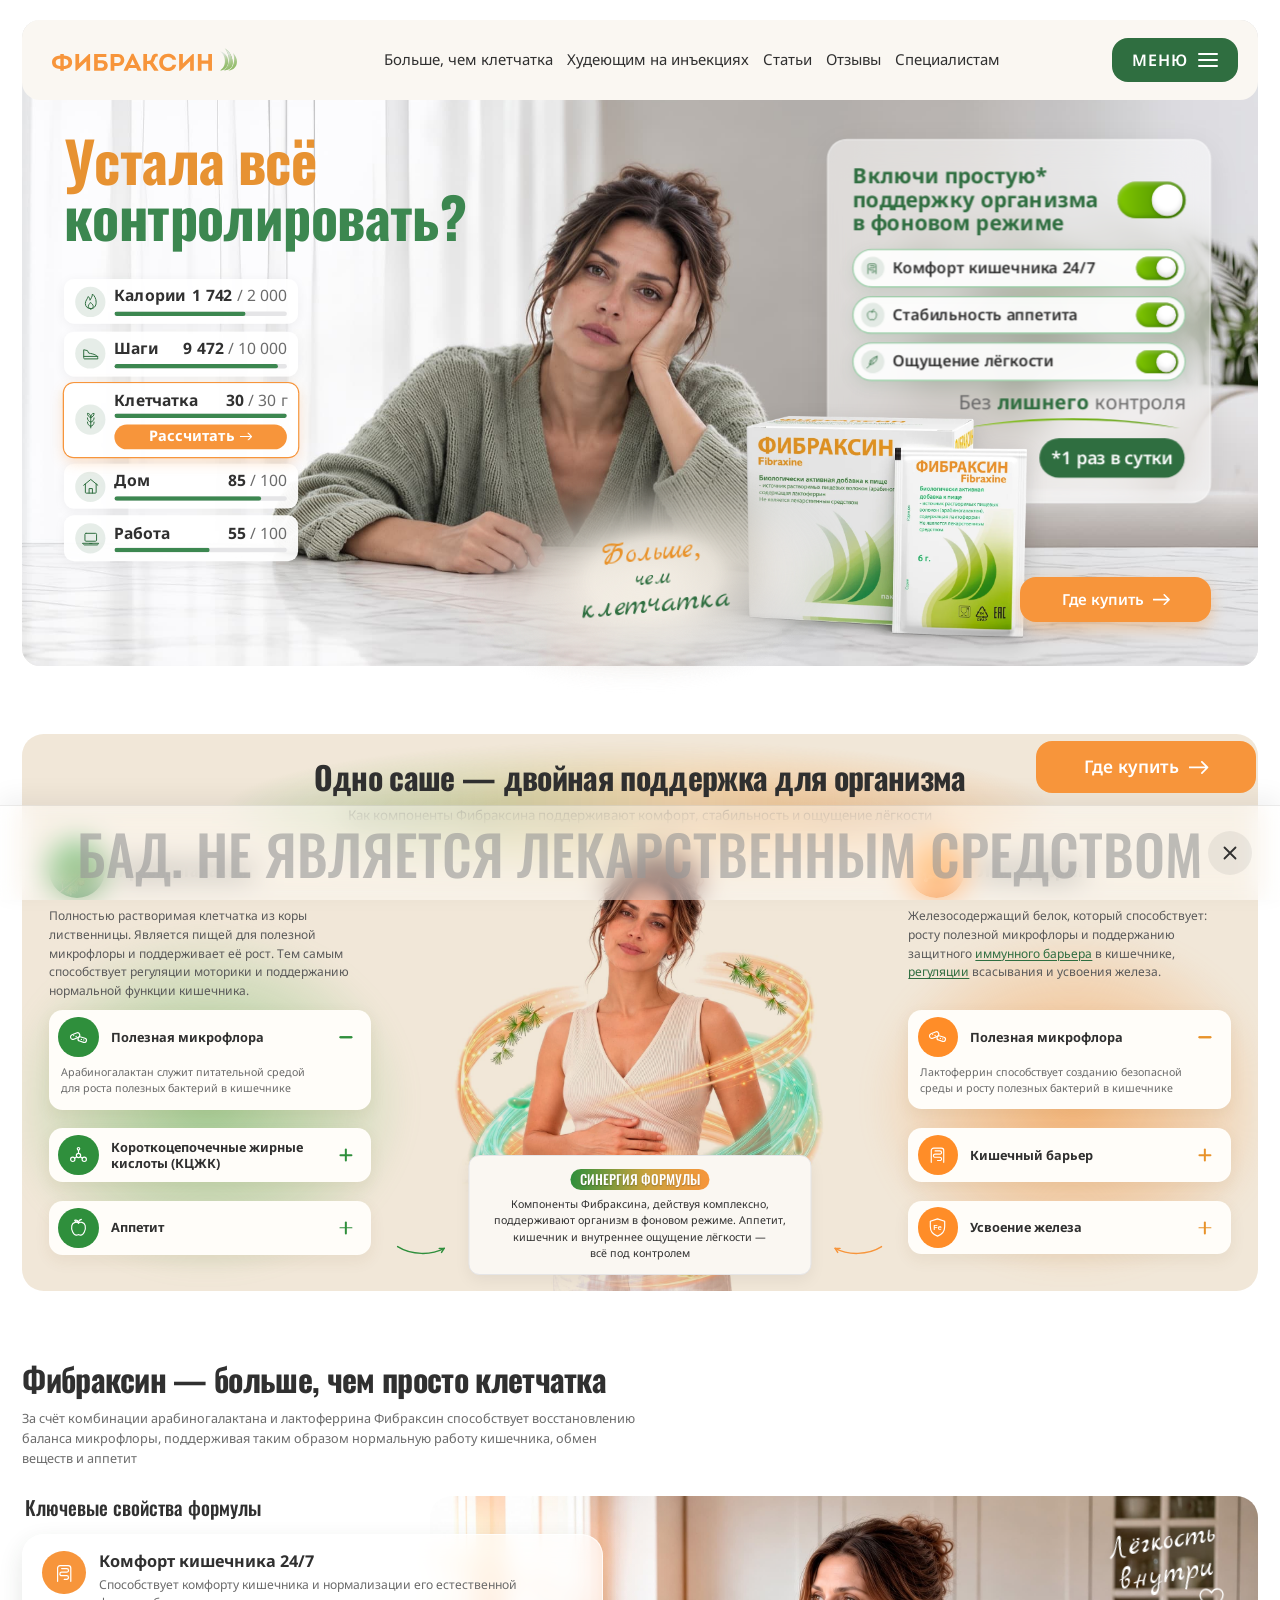
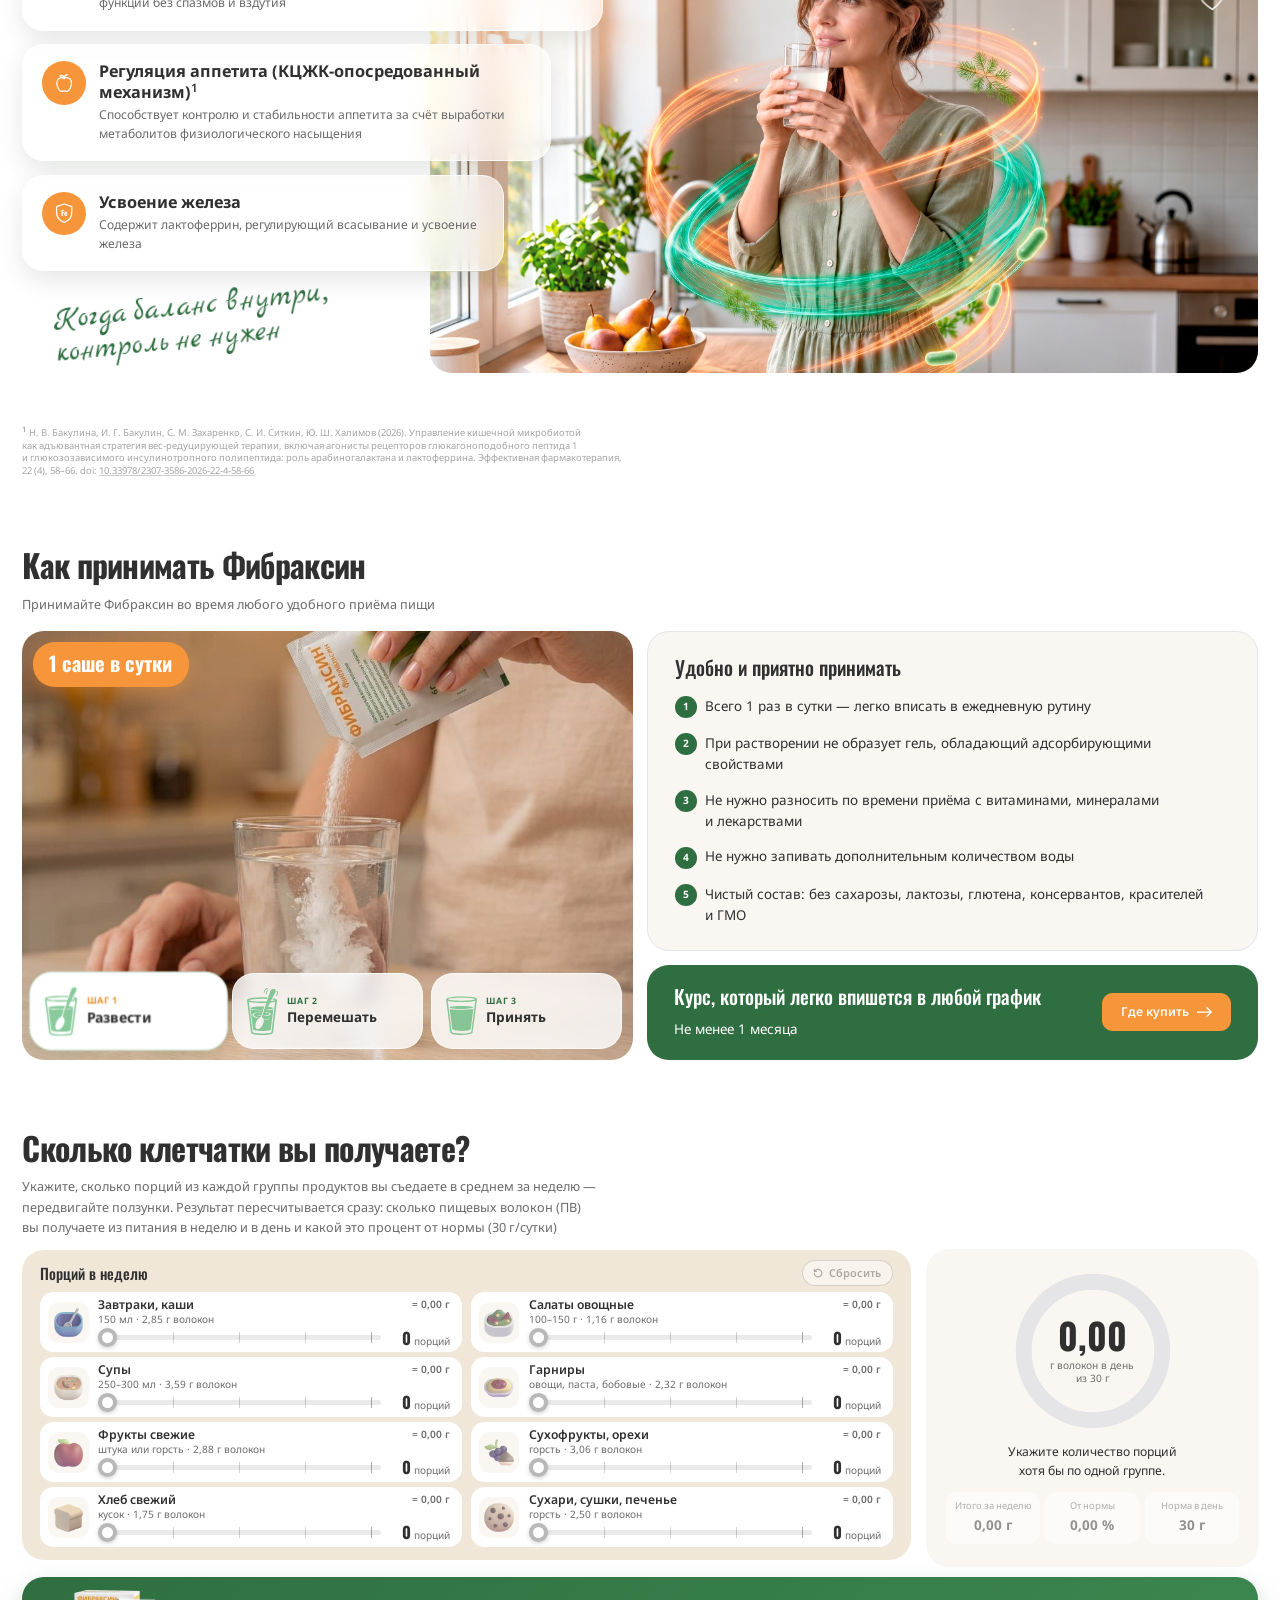
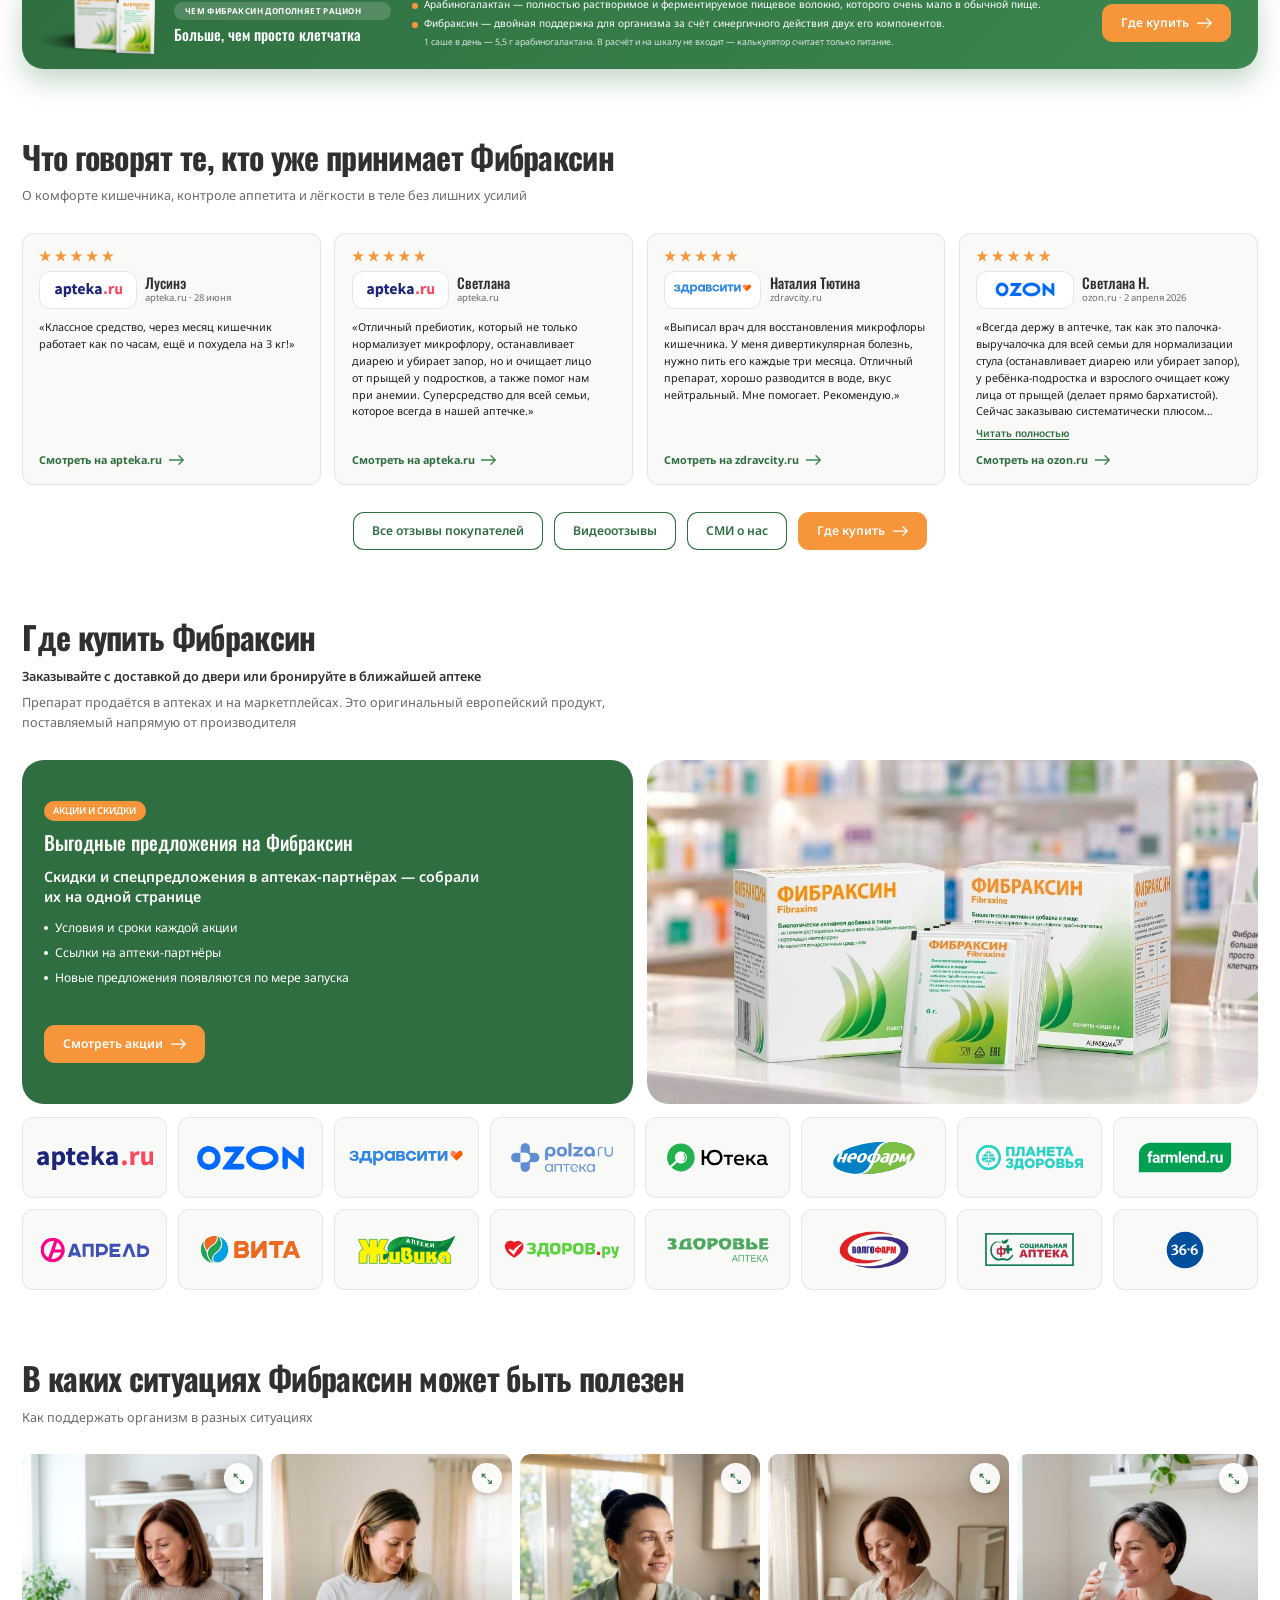
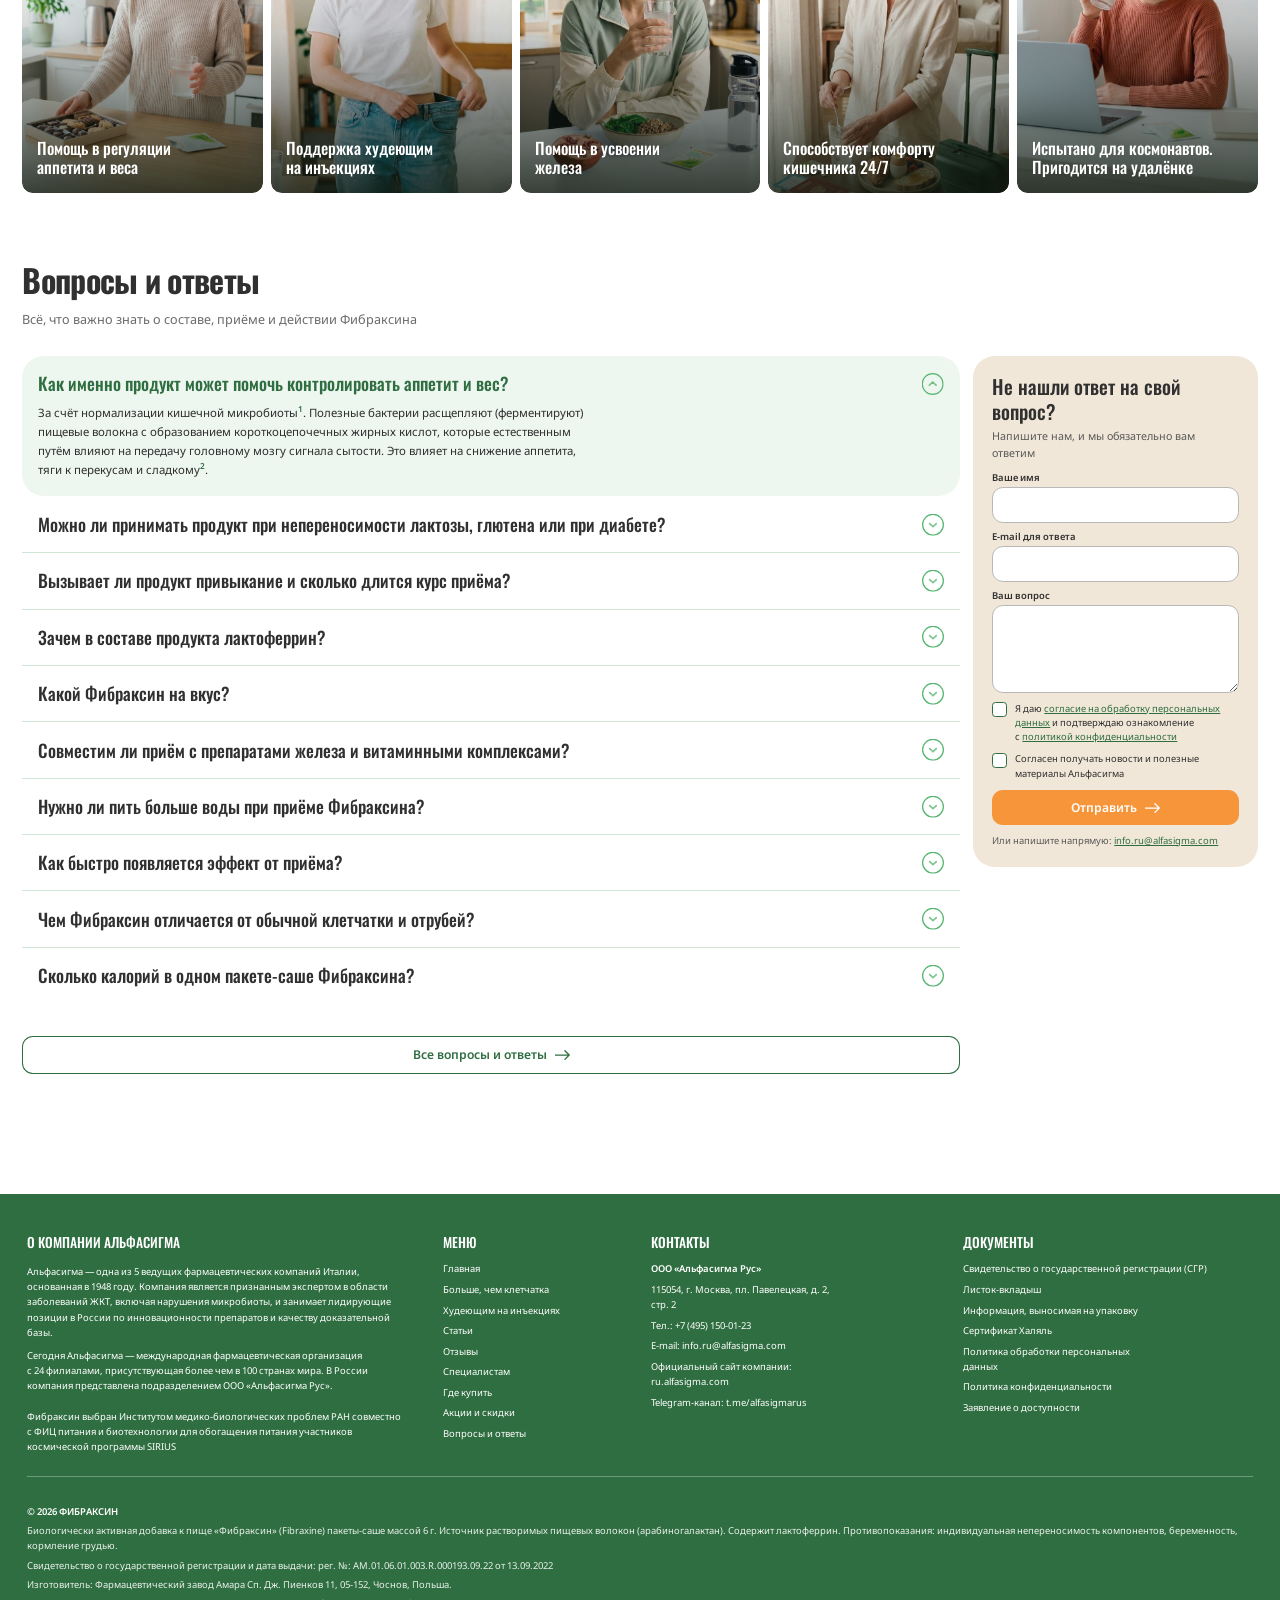
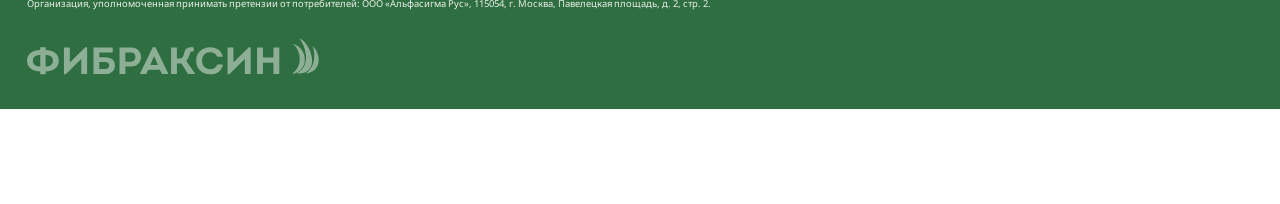
==== commit cdcd1c02: "content: theme reviews for injections, slider on reviews page, softer claims Refresh injection landi" ====
--- a/index.html
+++ b/index.html
@@ -21,7 +21,7 @@
 <meta name="twitter:title" content="Фибраксин — поддержка кишечника и контроль аппетита">
 <meta name="twitter:description" content="Фибраксин помогает восстановить баланс микрофлоры и за счёт этого поддержать нормальную работу кишечника, обмен веществ и аппетит. 1 саше в сутки.">
 <meta name="twitter:image" content="https://fibraxine.ru/images/og/og-main.jpg">
-<script type="application/ld+json">{"@context":"https://schema.org","@graph":[{"@type":"WebSite","@id":"https://fibraxine.ru/#site","url":"https://fibraxine.ru/","name":"Фибраксин","inLanguage":"ru-RU","publisher":{"@id":"https://fibraxine.ru/#org"}},{"@type":"Organization","@id":"https://fibraxine.ru/#org","name":"ООО «Альфасигма Рус»","url":"https://ru.alfasigma.com","email":"info.ru@alfasigma.com","telephone":"+7 (495) 150-01-23","address":{"@type":"PostalAddress","streetAddress":"Павелецкая площадь, д. 2, стр. 2","addressLocality":"Москва","postalCode":"115054","addressCountry":"RU"},"sameAs":["https://t.me/alfasigmarus"]},{"@type":"FAQPage","mainEntity":[{"@type":"Question","name":"Как именно продукт может помочь контролировать аппетит и вес?","acceptedAnswer":{"@type":"Answer","text":"За счёт нормализации кишечной микробиоты1. Полезные бактерии расщепляют (ферментируют) пищевые волокна с образованием короткоцепочечных жирных кислот, которые естественным путём влияют на передачу головному мозгу сигнала сытости. Это влияет на снижение аппетита, тяги к перекусам и сладкому2."}},{"@type":"Question","name":"Можно ли принимать продукт при непереносимости лактозы, глютена или при диабете?","acceptedAnswer":{"@type":"Answer","text":"Да. Формула не содержит сахарозы, лактозы, глютена и ГМО, поэтому подходит тем, кто соблюдает диету или следит за уровнем сахара."}},{"@type":"Question","name":"Вызывает ли продукт привыкание и сколько длится курс приёма?","acceptedAnswer":{"@type":"Answer","text":"В составе Фибраксина нет слабительных компонентов, поэтому продукт не провоцирует эффект «ленивого кишечника» и не приводит к синдрому отмены. Базовый рекомендуемый курс — от 4 недель. При необходимости он может быть более длительным, и его можно повторять в течение года3."}},{"@type":"Question","name":"Зачем в составе продукта лактоферрин?","acceptedAnswer":{"@type":"Answer","text":"Лактоферрин — это натуральный железосодержащий защитный белок. В кишечнике он выполняет сразу две задачи: способствует нормализации баланса микрофлоры и поддержанию защитных свойств слизистой оболочки5.Он способен перехватывать свободное железо, которым питаются вредные бактерии. Без него патогенная флора теряет силу и не может расти, поэтому полезные бактерии спокойно развиваются.Лактоферрин связывает и доставляет это железо прямо в клетки кишечника. Организм получает микроэлемент естественным путём, а стенки ЖКТ не страдают от раздражения, как это часто бывает при обычном приёме железа. Эффективность белка подтверждают научные работы: исследование4 итальянских учёных и обзор5 австралийских исследователей."}},{"@type":"Question","name":"Какой Фибраксин на вкус?","acceptedAnswer":{"@type":"Answer","text":"Фибраксин практически нейтрален и полностью растворим в воде. Вы можете разводить его в воде, несладком напитке, натуральном соке или йогурте."}},{"@type":"Question","name":"Совместим ли приём с препаратами железа и витаминными комплексами?","acceptedAnswer":{"@type":"Answer","text":"Да, полностью. Растворимый арабиногалактан не связывает минералы, в том числе железо, и не мешает их всасыванию, в отличие от некоторых высоковязких пищевых волокон, таких как оболочка семян подорожника, которая рекомендуется разносить по времени приёма с лекарственными препаратами и нутриентами. Более того, лактоферрин в составе физиологически способствует безопасному транспорту и усвоению железа клетками слизистой оболочки кишечника."}},{"@type":"Question","name":"Нужно ли пить больше воды при приёме Фибраксина?","acceptedAnswer":{"@type":"Answer","text":"В отличие от более грубой клетчатки (отрубей, оболочки семян подорожника), которая активно впитывает воду и при её недостатке может вызывать запоры, арабиногалактан растворяется в напитке и не требует дополнительного питьевого режима. Достаточно обычной суточной нормы жидкости. Но если вы склонны к запорам, поддержание адекватного питьевого режима в любом случае полезно для работы кишечника."}},{"@type":"Question","name":"Как быстро появляется эффект от приёма?","acceptedAnswer":{"@type":"Answer","text":"Пребиотик Фибраксин работает не мгновенно — он поддерживает рост собственной полезной микрофлоры, а это процесс накопительный. Ощутимые изменения в работе кишечника — нормализация стула, уменьшение дискомфорта — могут появиться к концу второй — третьей недели регулярного приёма. Полный базовый курс составляет не менее четырёх недель, но может быть и более длительным."}},{"@type":"Question","name":"Чем Фибраксин отличается от обычной клетчатки и отрубей?","acceptedAnswer":{"@type":"Answer","text":"Обычные отруби и нерастворимая клетчатка работают «механически» — набухают, увеличивают объём кишечного содержимого и стимулируют перистальтику. При этом они могут связывать и выводить минералы (железо, цинк, кальций), вызывать вздутие и требуют повышенного употребления воды. Арабиногалактан в Фибраксине — полностью растворимое и ферментируемое пищевое волокно: он не связывает минералы, не вызывает газообразования и работает как пребиотик, то есть питает полезную микрофлору, которая сама может восстанавливать баланс и нормальную функцию кишечника."}},{"@type":"Question","name":"Сколько калорий в одном пакете-саше Фибраксина?","acceptedAnswer":{"@type":"Answer","text":"Фибраксин низкокалориен. Растворимые пищевые волокна не усваиваются организмом напрямую — их расщепляют бактерии кишечника с образованием короткоцепочечных жирных кислот. В одном саше (6 г) содержится 5,5 г арабиногалактана и 50 мг лактоферрина. Продукт не содержит сахара, подсластителей, консервантов и красителей."}}]}]}</script>
+<script type="application/ld+json">{"@context":"https://schema.org","@graph":[{"@type":"WebSite","@id":"https://fibraxine.ru/#site","url":"https://fibraxine.ru/","name":"Фибраксин","inLanguage":"ru-RU","publisher":{"@id":"https://fibraxine.ru/#org"}},{"@type":"Organization","@id":"https://fibraxine.ru/#org","name":"ООО «Альфасигма Рус»","url":"https://ru.alfasigma.com","email":"info.ru@alfasigma.com","telephone":"+7 (495) 150-01-23","address":{"@type":"PostalAddress","streetAddress":"Павелецкая площадь, д. 2, стр. 2","addressLocality":"Москва","postalCode":"115054","addressCountry":"RU"},"sameAs":["https://t.me/alfasigmarus"]},{"@type":"FAQPage","mainEntity":[{"@type":"Question","name":"Как именно продукт может помочь контролировать аппетит и вес?","acceptedAnswer":{"@type":"Answer","text":"За счёт нормализации кишечной микробиоты1. Полезные бактерии расщепляют (ферментируют) пищевые волокна с образованием короткоцепочечных жирных кислот, которые естественным путём влияют на передачу головному мозгу сигнала сытости. Это влияет на снижение аппетита, тяги к перекусам и сладкому2."}},{"@type":"Question","name":"Можно ли принимать продукт при непереносимости лактозы, глютена или при диабете?","acceptedAnswer":{"@type":"Answer","text":"Да. Формула не содержит сахарозы, лактозы, глютена и ГМО, поэтому подходит тем, кто соблюдает диету или следит за уровнем сахара."}},{"@type":"Question","name":"Вызывает ли продукт привыкание и сколько длится курс приёма?","acceptedAnswer":{"@type":"Answer","text":"В составе Фибраксина нет слабительных компонентов, поэтому продукт не провоцирует эффект «ленивого кишечника» и не приводит к синдрому отмены. Базовый рекомендуемый курс — от 4 недель. При необходимости он может быть более длительным, и его можно повторять в течение года3."}},{"@type":"Question","name":"Зачем в составе продукта лактоферрин?","acceptedAnswer":{"@type":"Answer","text":"Лактоферрин — это натуральный железосодержащий защитный белок. В кишечнике он выполняет сразу две задачи: способствует нормализации баланса микрофлоры и поддержанию защитных свойств слизистой оболочки5.Он способен перехватывать свободное железо, которым питаются вредные бактерии. Без него патогенная флора теряет силу и не может расти, поэтому полезные бактерии спокойно развиваются.Лактоферрин связывает и доставляет это железо прямо в клетки кишечника. Организм получает микроэлемент естественным путём, а стенки ЖКТ не страдают от раздражения, как это часто бывает при обычном приёме железа. Эффективность белка подтверждают научные работы: исследование4 итальянских учёных и обзор5 австралийских исследователей."}},{"@type":"Question","name":"Какой Фибраксин на вкус?","acceptedAnswer":{"@type":"Answer","text":"Фибраксин практически нейтрален и полностью растворим в воде. Вы можете разводить его в воде, несладком напитке, натуральном соке или йогурте."}},{"@type":"Question","name":"Совместим ли приём с препаратами железа и витаминными комплексами?","acceptedAnswer":{"@type":"Answer","text":"Да, полностью. Растворимый арабиногалактан не связывает минералы, в том числе железо, и не мешает их всасыванию, в отличие от некоторых высоковязких пищевых волокон, таких как оболочка семян подорожника, которая рекомендуется разносить по времени приёма с лекарственными препаратами и нутриентами. Более того, лактоферрин в составе физиологически способствует безопасному транспорту и усвоению железа клетками слизистой оболочки кишечника."}},{"@type":"Question","name":"Нужно ли пить больше воды при приёме Фибраксина?","acceptedAnswer":{"@type":"Answer","text":"В отличие от более грубой клетчатки (отрубей, оболочки семян подорожника), которая активно впитывает воду и при её недостатке может вызывать запоры, арабиногалактан растворяется в напитке и не требует дополнительного питьевого режима. Достаточно обычной суточной нормы жидкости. Но если вы склонны к запорам, поддержание адекватного питьевого режима в любом случае полезно для работы кишечника."}},{"@type":"Question","name":"Как быстро появляется эффект от приёма?","acceptedAnswer":{"@type":"Answer","text":"Пребиотик Фибраксин работает не мгновенно — он поддерживает рост собственной полезной микрофлоры, а это процесс накопительный. Улучшение пищеварительного комфорта может появиться к концу второй — третьей недели регулярного приёма. Полный базовый курс составляет не менее четырёх недель, но может быть и более длительным."}},{"@type":"Question","name":"Чем Фибраксин отличается от обычной клетчатки и отрубей?","acceptedAnswer":{"@type":"Answer","text":"Обычные отруби и нерастворимая клетчатка работают «механически» — набухают, увеличивают объём кишечного содержимого и стимулируют перистальтику. При этом они могут связывать и выводить минералы (железо, цинк, кальций), вызывать вздутие и требуют повышенного употребления воды. Арабиногалактан в Фибраксине — полностью растворимое и ферментируемое пищевое волокно: он не связывает минералы, не вызывает газообразования и работает как пребиотик, то есть питает полезную микрофлору, которая сама может восстанавливать баланс и нормальную функцию кишечника."}},{"@type":"Question","name":"Сколько калорий в одном пакете-саше Фибраксина?","acceptedAnswer":{"@type":"Answer","text":"Фибраксин низкокалориен. Растворимые пищевые волокна не усваиваются организмом напрямую — их расщепляют бактерии кишечника с образованием короткоцепочечных жирных кислот. В одном саше (6 г) содержится 5,5 г арабиногалактана и 50 мг лактоферрина. Продукт не содержит сахара, подсластителей, консервантов и красителей."}}]}]}</script>
 <link rel="icon" href="favicon.ico" sizes="any">
 <link rel="icon" href="favicon.svg" type="image/svg+xml">
 <link rel="apple-touch-icon" href="images/apple-touch-icon.png">
@@ -138,7 +138,7 @@
   <div class="sec-head">
     <h2 class="h2">Фибраксин&nbsp;— больше, чем&nbsp;просто клетчатка</h2>
     <div class="sec-head__side">
-      <p class="lead">За&nbsp;счёт комбинации арабиногалактана и&nbsp;лактоферрина Фибраксин помогает восстановить баланс микрофлоры, поддерживая таким образом нормальную работу кишечника, обмен веществ и&nbsp;аппетит</p>
+      <p class="lead">За&nbsp;счёт комбинации арабиногалактана и&nbsp;лактоферрина Фибраксин способствует восстановлению баланса микрофлоры, поддерживая таким образом нормальную работу кишечника, обмен веществ и&nbsp;аппетит</p>
     </div>
   </div>
   <div class="more">
@@ -498,7 +498,7 @@
       <details class="faq__item"><summary>Какой Фибраксин на вкус?</summary><div class="faq__answer"><p>Фибраксин практически нейтрален и полностью растворим в воде. Вы можете разводить его в воде, несладком напитке, натуральном соке или йогурте.</p></div></details>
       <details class="faq__item"><summary>Совместим ли приём с препаратами железа и витаминными комплексами?</summary><div class="faq__answer"><p>Да, полностью. Растворимый арабиногалактан не связывает минералы, в том числе железо, и не мешает их всасыванию, в отличие от некоторых высоковязких пищевых волокон, таких как оболочка семян подорожника, которая рекомендуется разносить по времени приёма с лекарственными препаратами и нутриентами. Более того, лактоферрин в составе физиологически способствует безопасному транспорту и усвоению железа клетками слизистой оболочки кишечника.</p></div></details>
       <details class="faq__item"><summary>Нужно ли пить больше воды при приёме Фибраксина?</summary><div class="faq__answer"><p>В отличие от более грубой клетчатки (отрубей, оболочки семян подорожника), которая активно впитывает воду и при её недостатке может вызывать запоры, арабиногалактан растворяется в напитке и не требует дополнительного питьевого режима. Достаточно обычной суточной нормы жидкости. Но если вы склонны к запорам, поддержание адекватного питьевого режима в любом случае полезно для работы кишечника.</p></div></details>
-      <details class="faq__item"><summary>Как быстро появляется эффект от приёма?</summary><div class="faq__answer"><p>Пребиотик Фибраксин работает не мгновенно — он поддерживает рост собственной полезной микрофлоры, а это процесс накопительный. Ощутимые изменения в работе кишечника — нормализация стула, уменьшение дискомфорта — могут появиться к концу второй — третьей недели регулярного приёма. Полный базовый курс составляет не менее четырёх недель, но может быть и более длительным.</p></div></details>
+      <details class="faq__item"><summary>Как быстро появляется эффект от приёма?</summary><div class="faq__answer"><p>Пребиотик Фибраксин работает не мгновенно — он поддерживает рост собственной полезной микрофлоры, а это процесс накопительный. Улучшение пищеварительного комфорта может появиться к концу второй — третьей недели регулярного приёма. Полный базовый курс составляет не менее четырёх недель, но может быть и более длительным.</p></div></details>
       <details class="faq__item"><summary>Чем Фибраксин отличается от обычной клетчатки и отрубей?</summary><div class="faq__answer"><p>Обычные отруби и нерастворимая клетчатка работают «механически» — набухают, увеличивают объём кишечного содержимого и стимулируют перистальтику. При этом они могут связывать и выводить минералы (железо, цинк, кальций), вызывать вздутие и требуют повышенного употребления воды. Арабиногалактан в Фибраксине — полностью растворимое и ферментируемое пищевое волокно: он не связывает минералы, не вызывает газообразования и работает как пребиотик, то есть питает полезную микрофлору, которая сама может восстанавливать баланс и нормальную функцию кишечника.</p></div></details>
       <details class="faq__item"><summary>Сколько калорий в одном пакете-саше Фибраксина?</summary><div class="faq__answer"><p>Фибраксин низкокалориен. Растворимые пищевые волокна не усваиваются организмом напрямую — их расщепляют бактерии кишечника с образованием короткоцепочечных жирных кислот. В одном саше (6 г) содержится 5,5 г арабиногалактана и 50 мг лактоферрина. Продукт не содержит сахара, подсластителей, консервантов и красителей.</p></div></details>
       <a class="btn btn--line faq__all" href="faq.html" target="_blank" rel="noopener">Все вопросы и&nbsp;ответы<svg class="btn__arrow" viewBox="0 0 22 14.73" aria-hidden="true"><path d="M21.7 8.07a1 1 0 0 0 0-1.41L15.34.29a1 1 0 1 0-1.41 1.42l5.66 5.65-5.66 5.66a1 1 0 0 0 1.41 1.41zM0 8.36h21v-2H0z" fill="currentColor"/></svg></a>
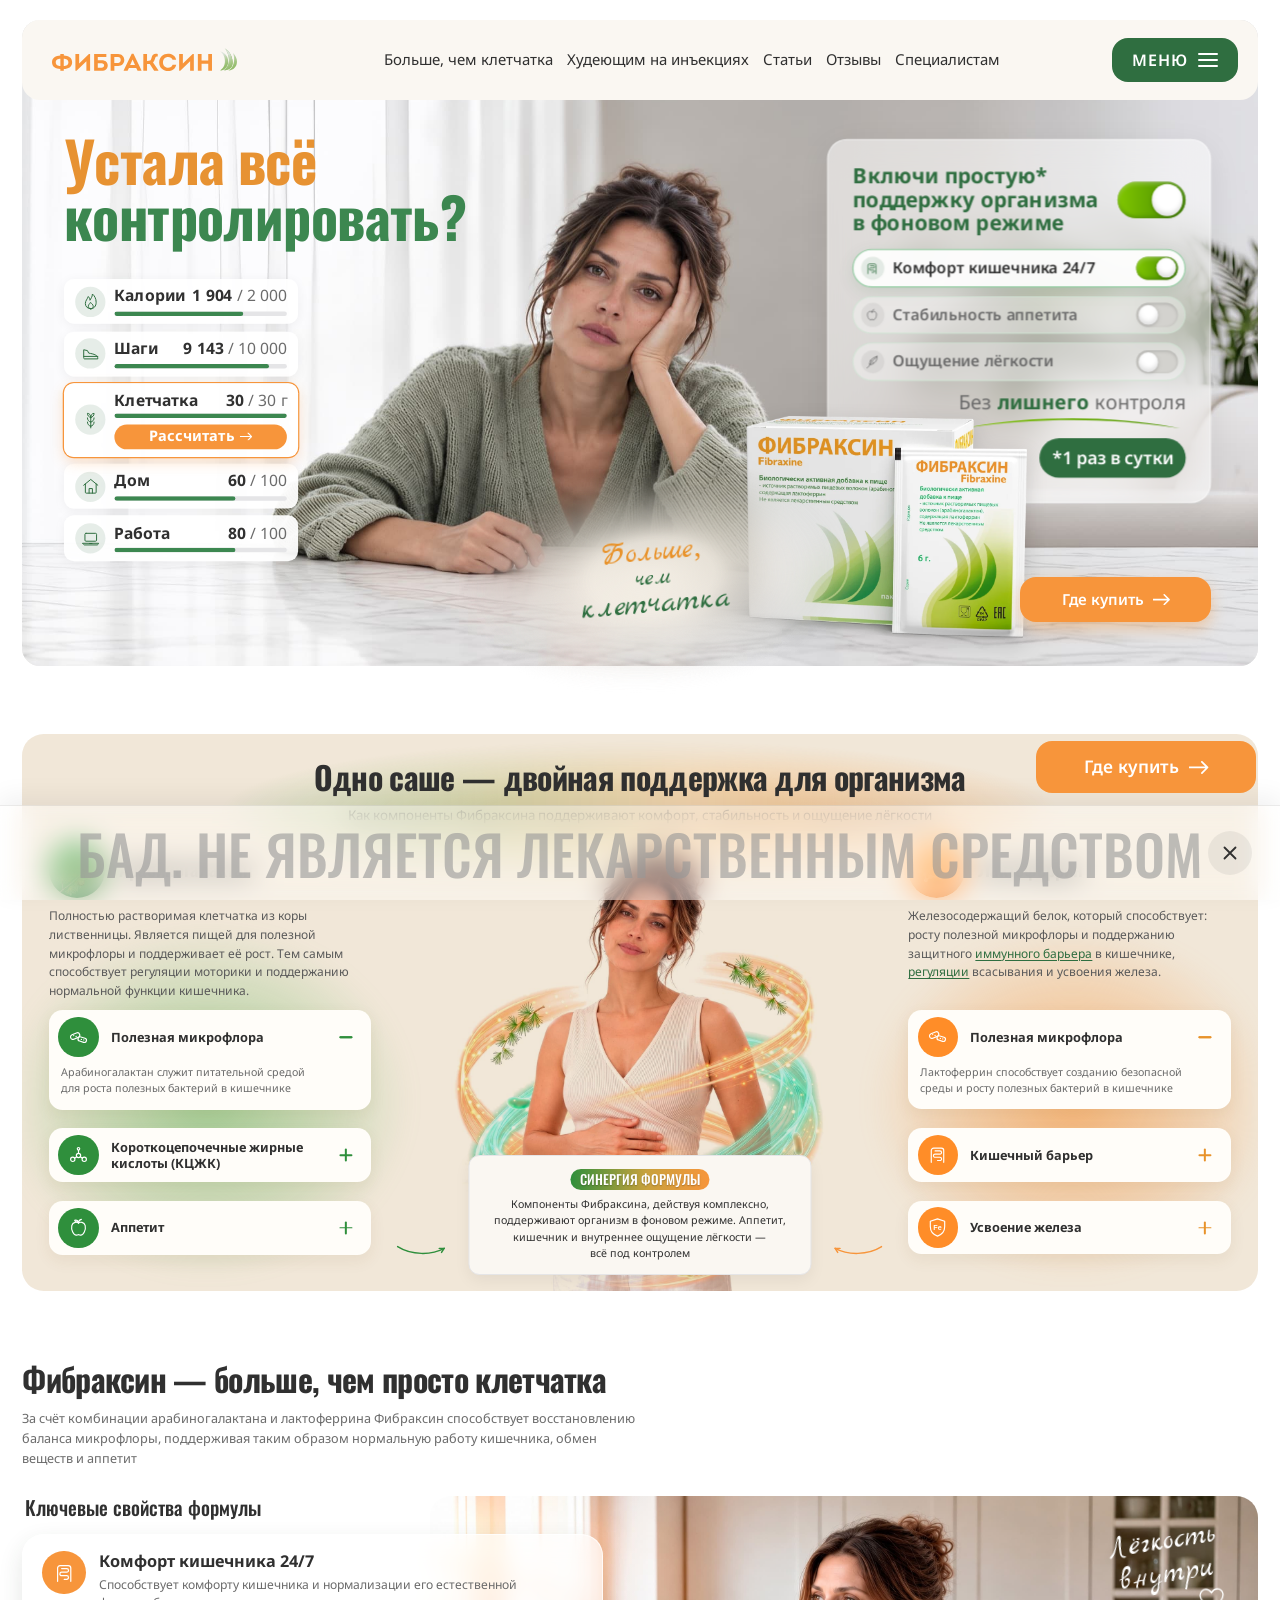
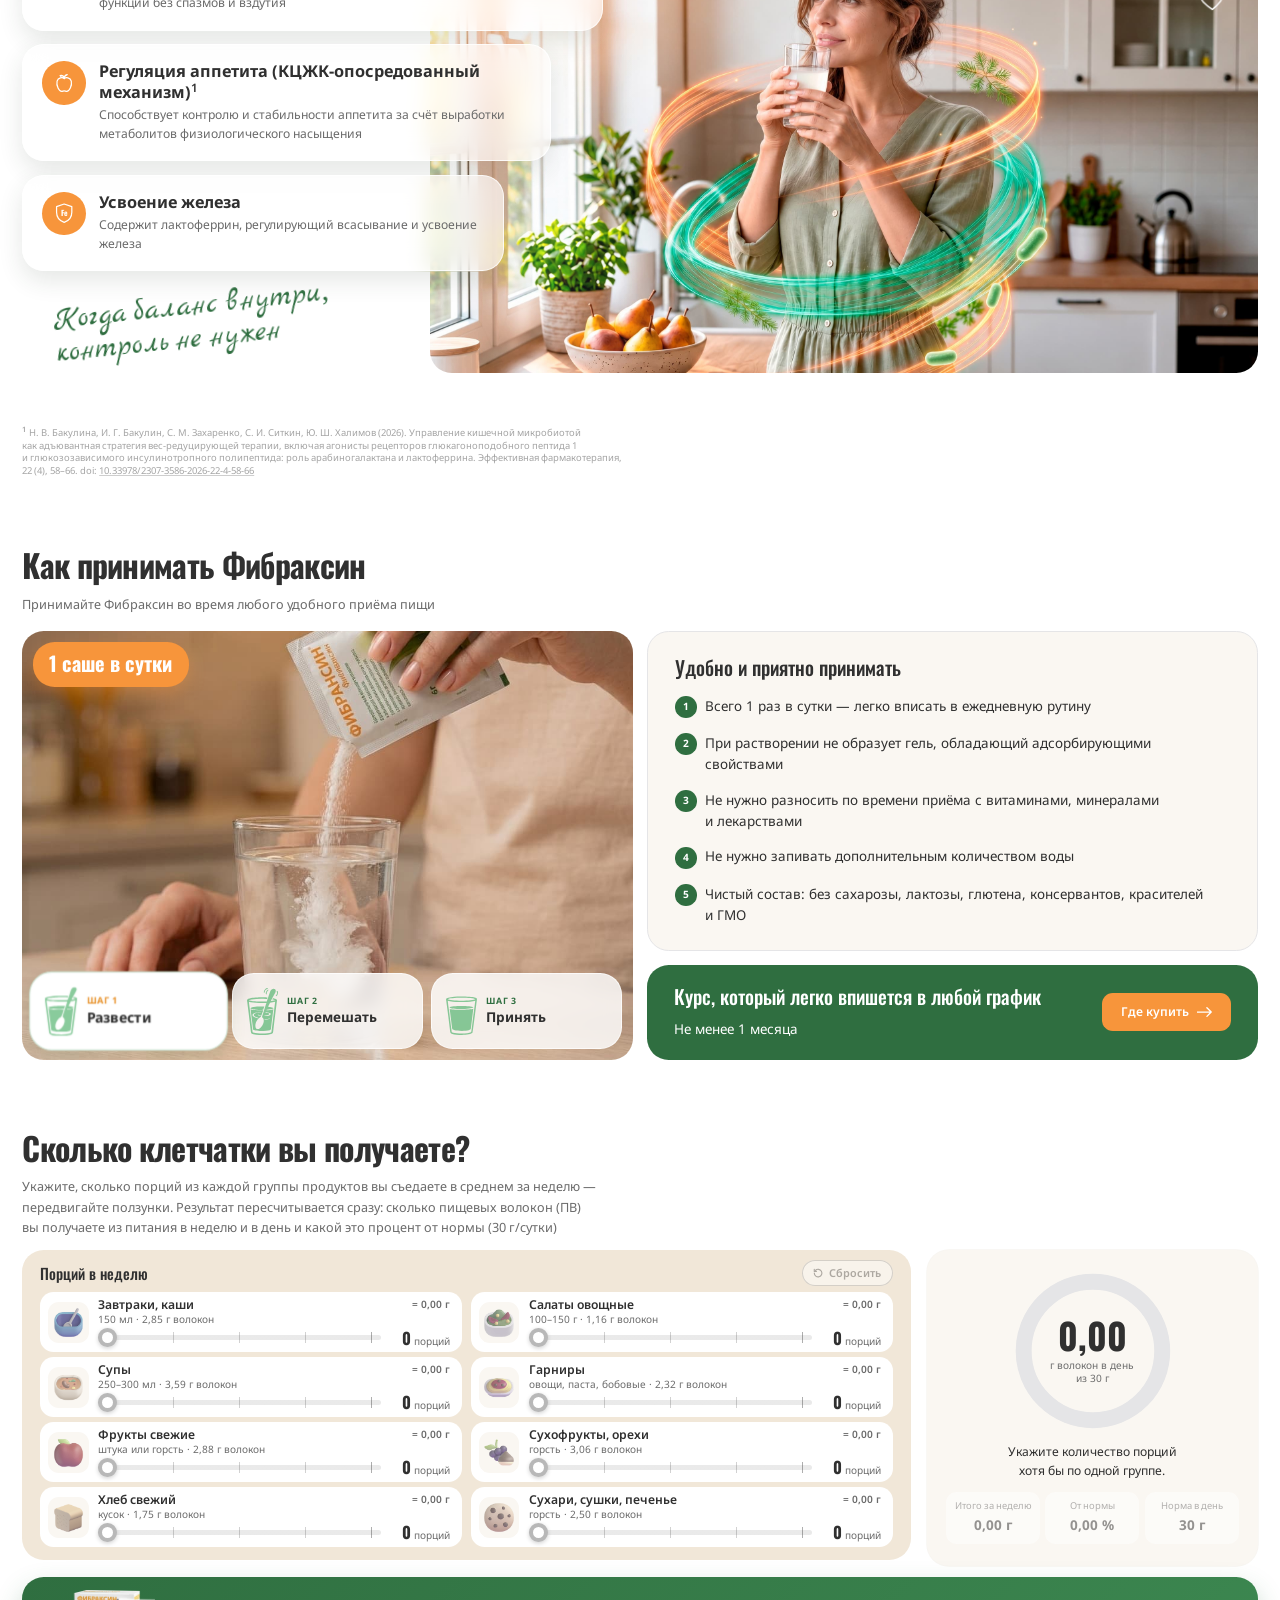
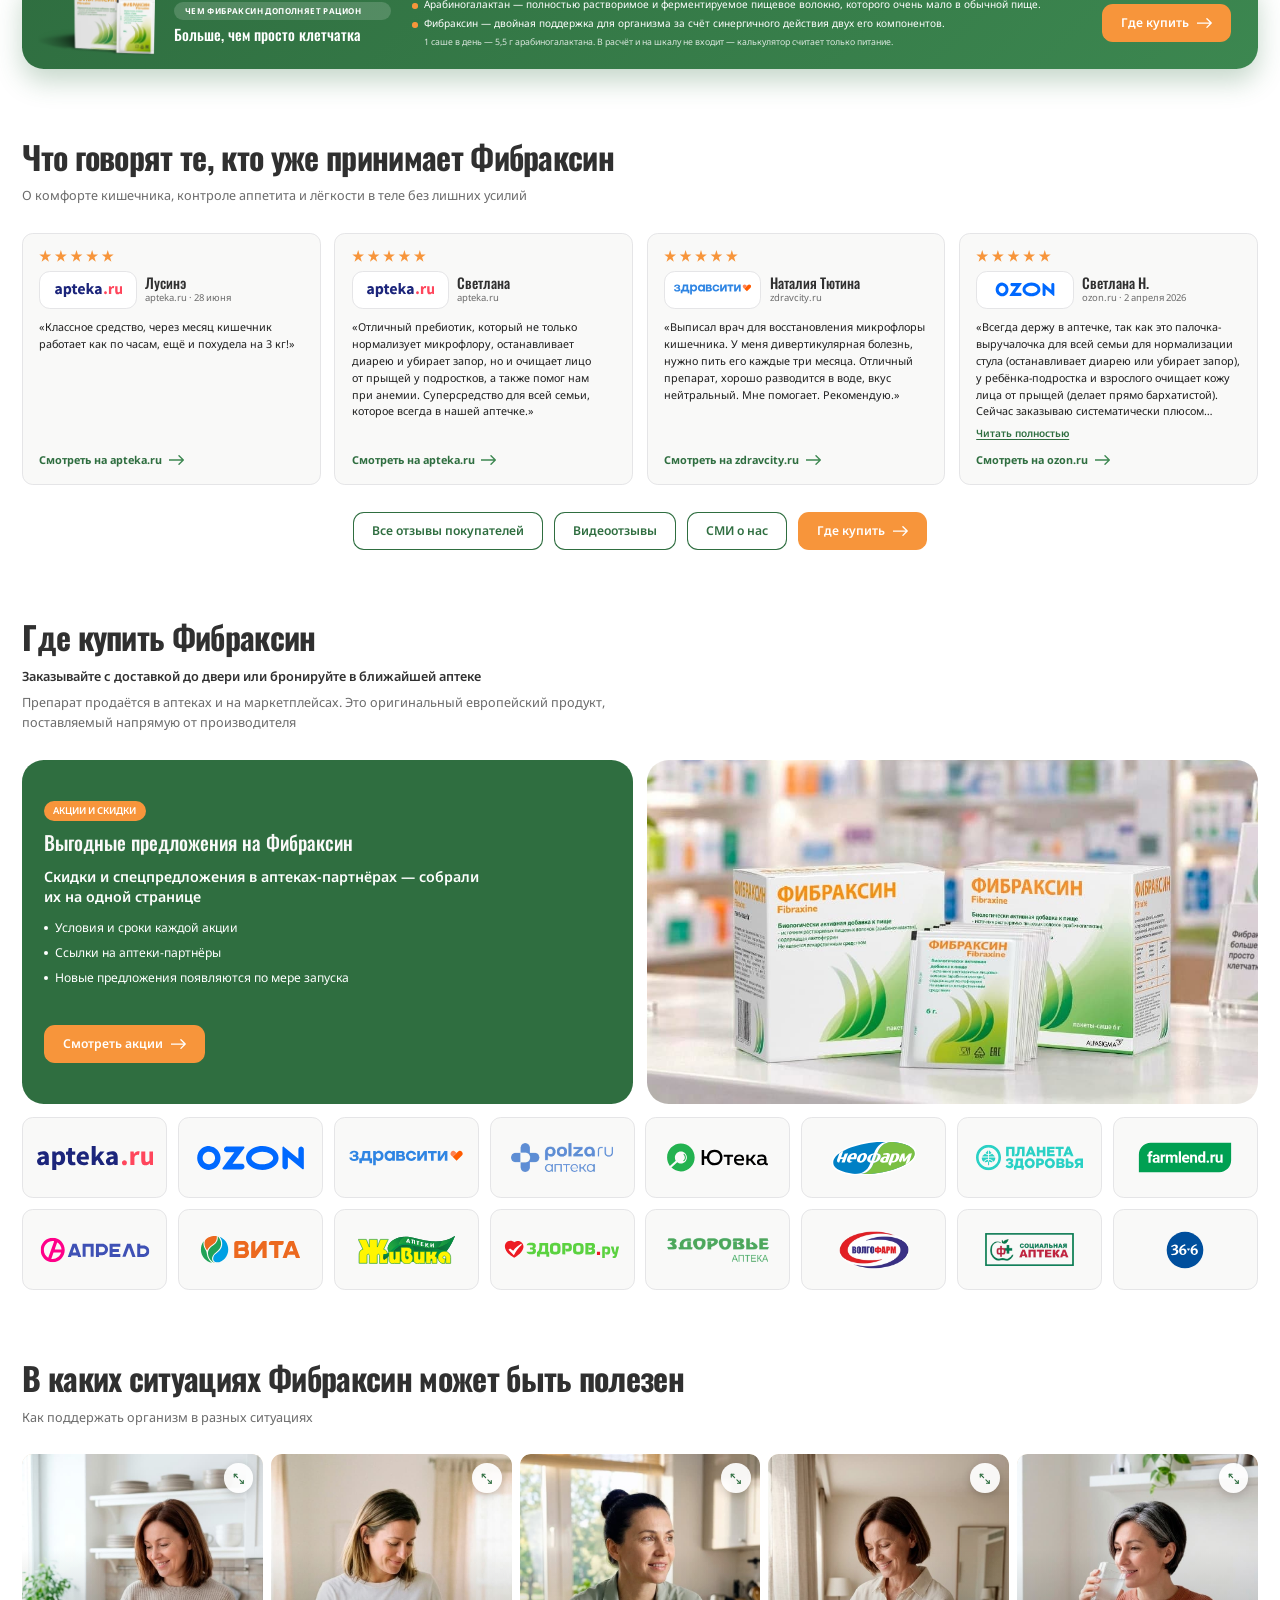
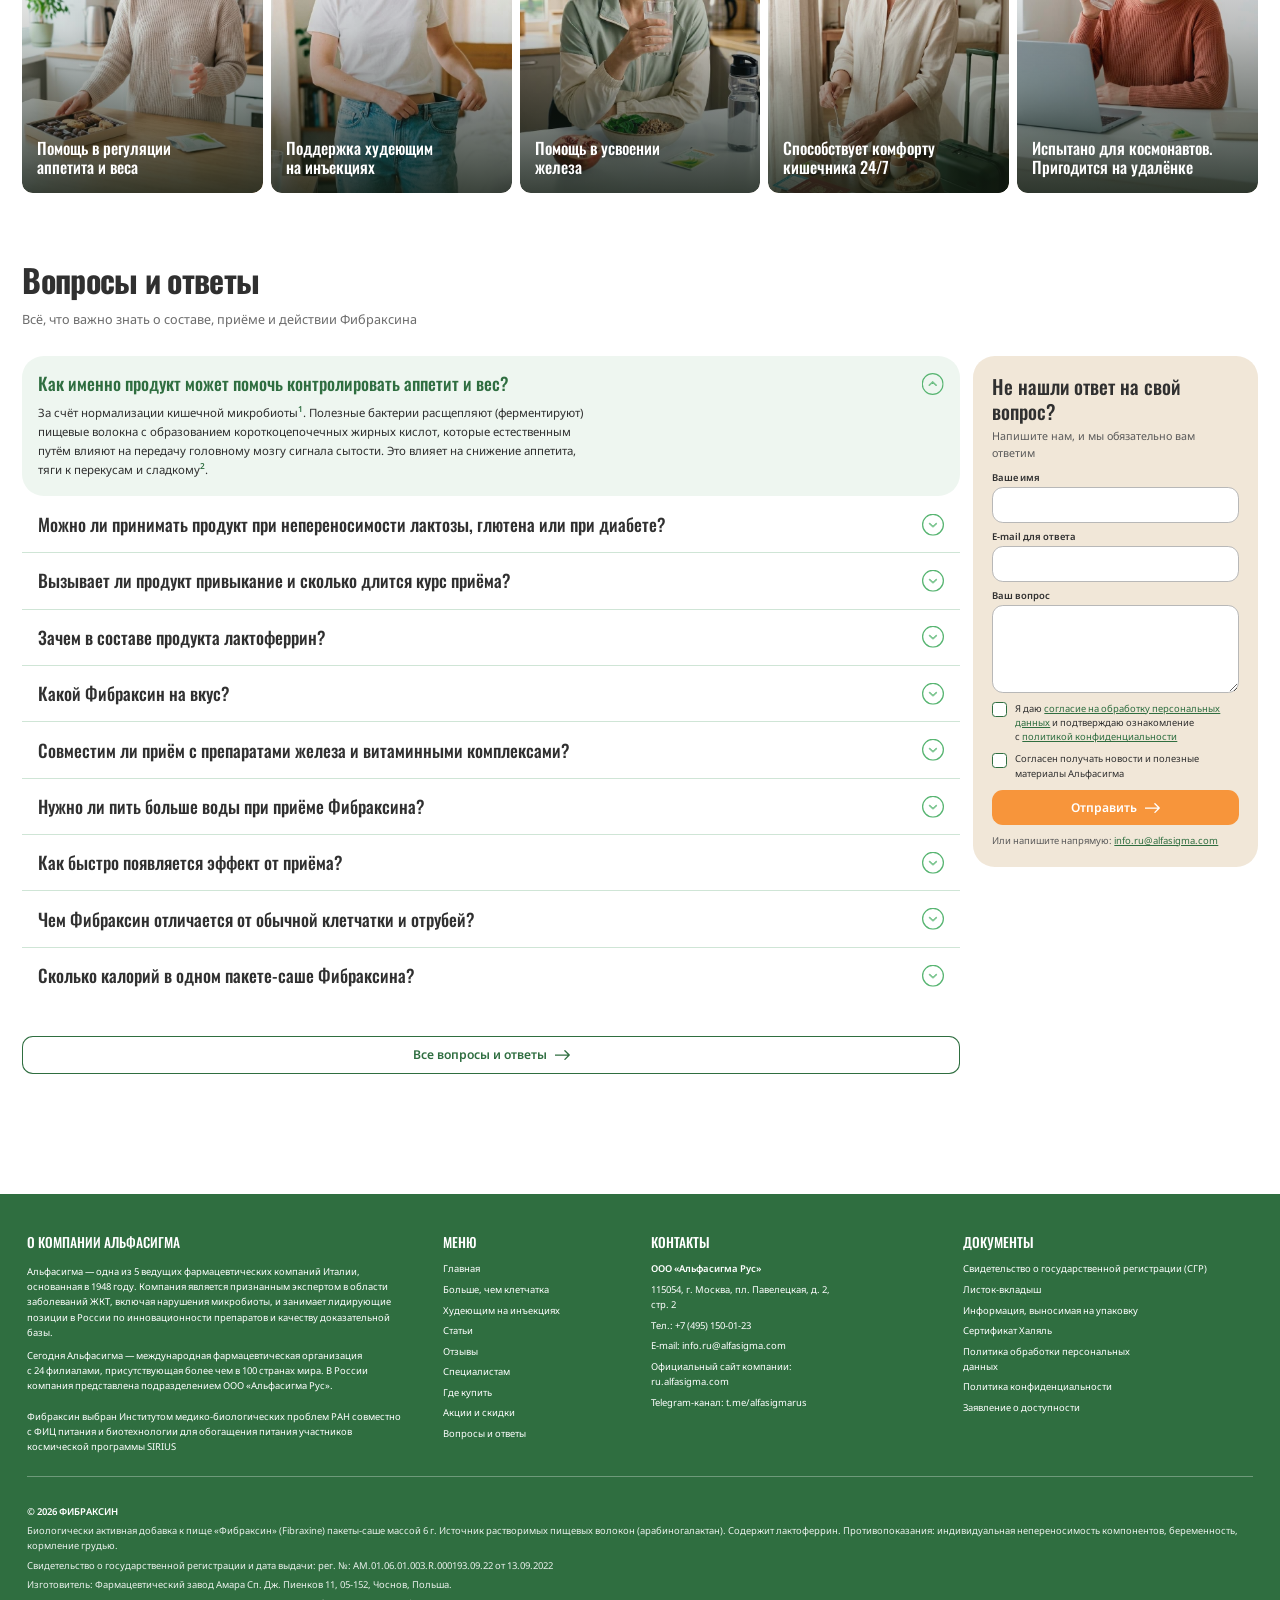
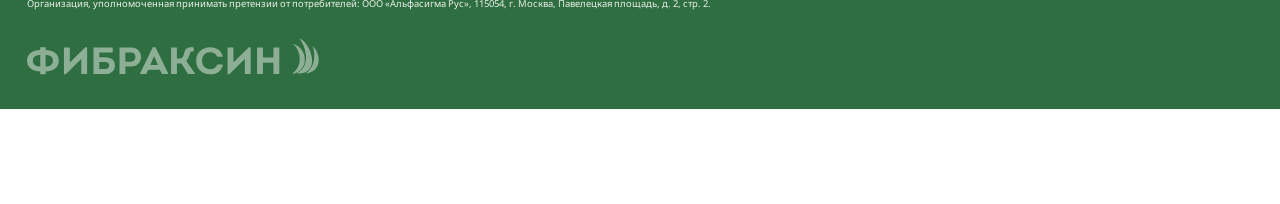
==== commit f4f9c134: "specialists: обновить hero — новый заголовок, подзаголовок со сноской КЦЖК, новые факты" ====
--- a/index.html
+++ b/index.html
@@ -27,7 +27,7 @@
 <link rel="apple-touch-icon" href="images/apple-touch-icon.png">
 <link rel="manifest" href="site.webmanifest">
 <meta name="theme-color" content="#2F6E40">
-<link rel="stylesheet" href="style.css?v=20261111143300">
+<link rel="stylesheet" href="style.css?v=20261127193442">
 <script>(function(){var r=document.documentElement;var s=function(){var w=r.clientWidth||window.innerWidth;r.style.setProperty("--pz",w>=1280?Math.min(w,2560)/1890:1);};s();window.addEventListener("resize",s);})();</script>
 </head>
 <body>
--- a/style.css
+++ b/style.css
@@ -27,3 +27,5 @@
 }
 html.vplayer-open .to-top{visibility:hidden}
 @media(prefers-reduced-motion:reduce){.to-top{transition:none}}
+.sec-fn{margin:0;font-size:14px;line-height:1.5;color:var(--muted)}@media(max-width:767px){.sec-fn{font-size:13px}}
+.spec-hero__title--long{font-size:36px;line-height:1.2}.spec-hero__note{margin-top:-6px;max-width:860px;font-size:14px;line-height:1.5;color:var(--muted-on-beige)}@media(max-width:1279px){.spec-hero__title--long{font-size:clamp(26px,4.6vw,46px)}}@media(max-width:767px){.spec-hero__title--long{font-size:min(clamp(26px,6.4vw,46px),7vw)}.spec-hero__title--long br{display:none}.spec-hero__note{font-size:13px}}
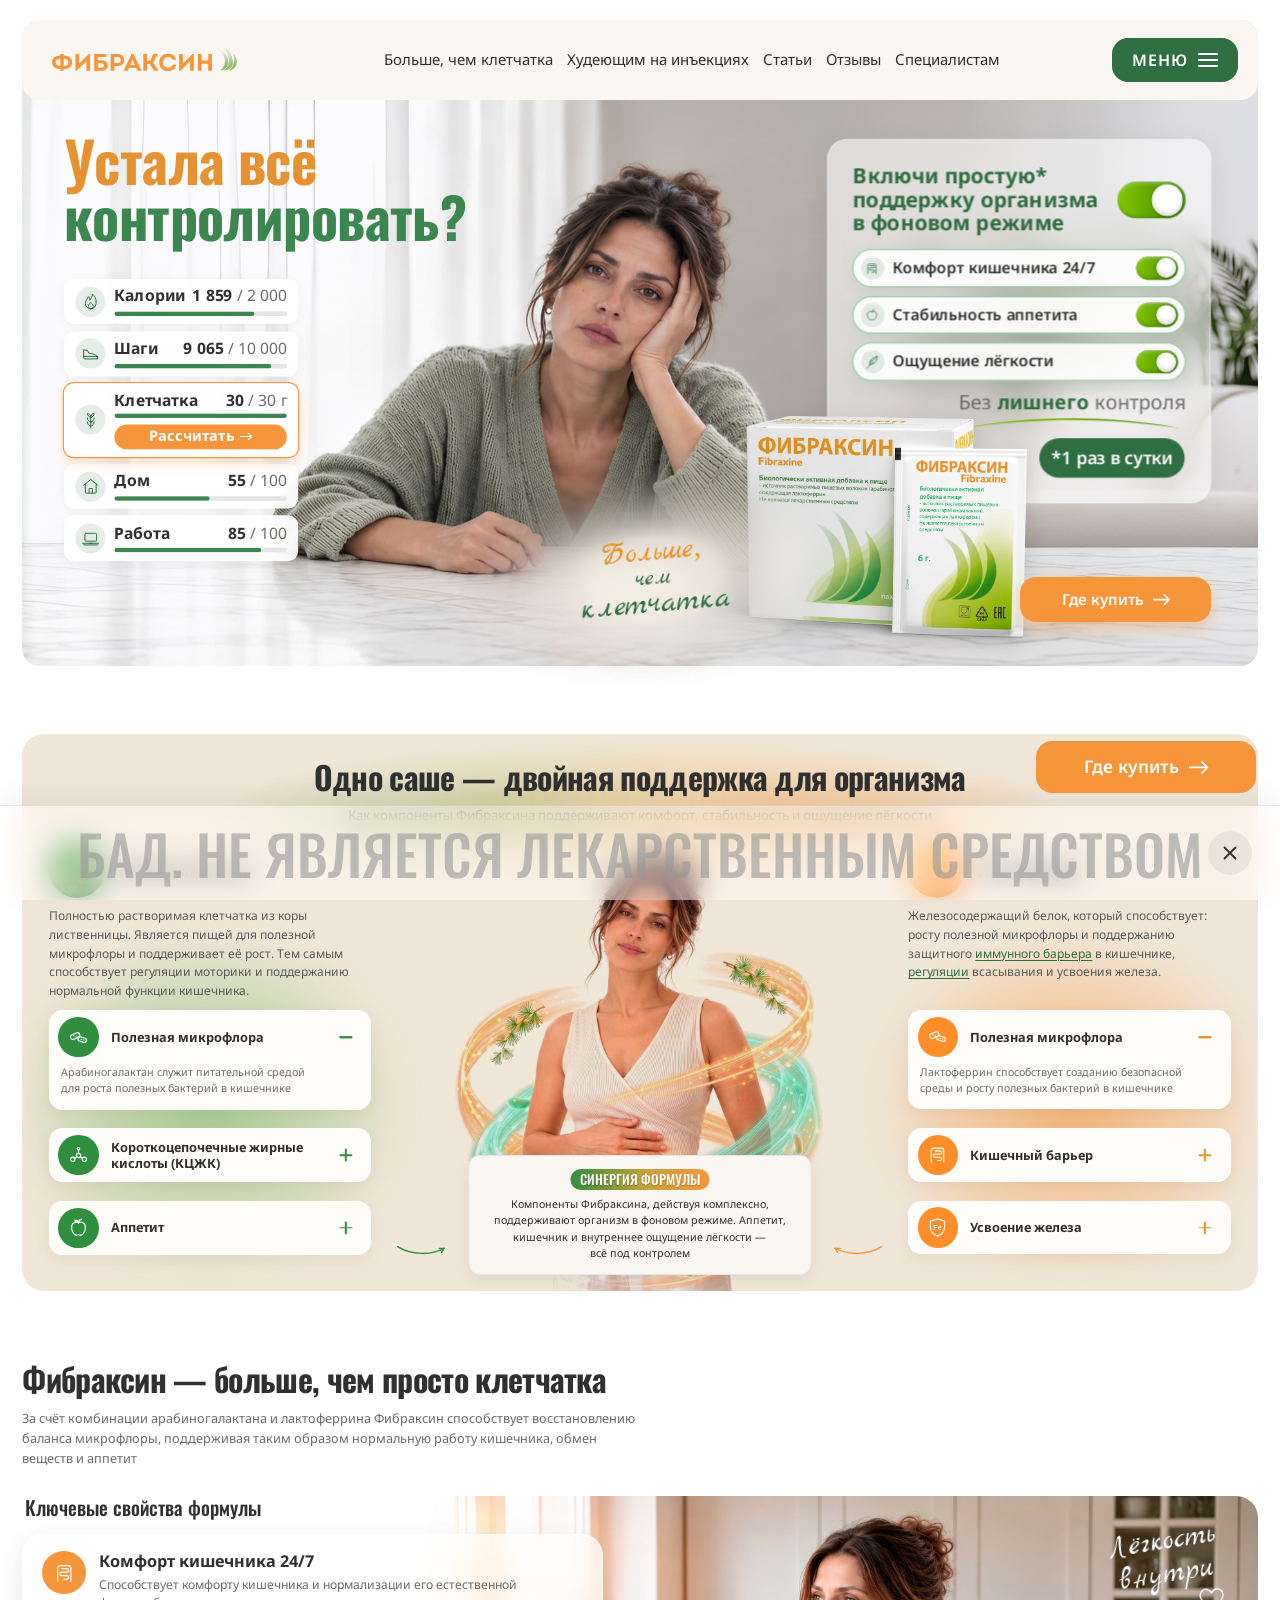
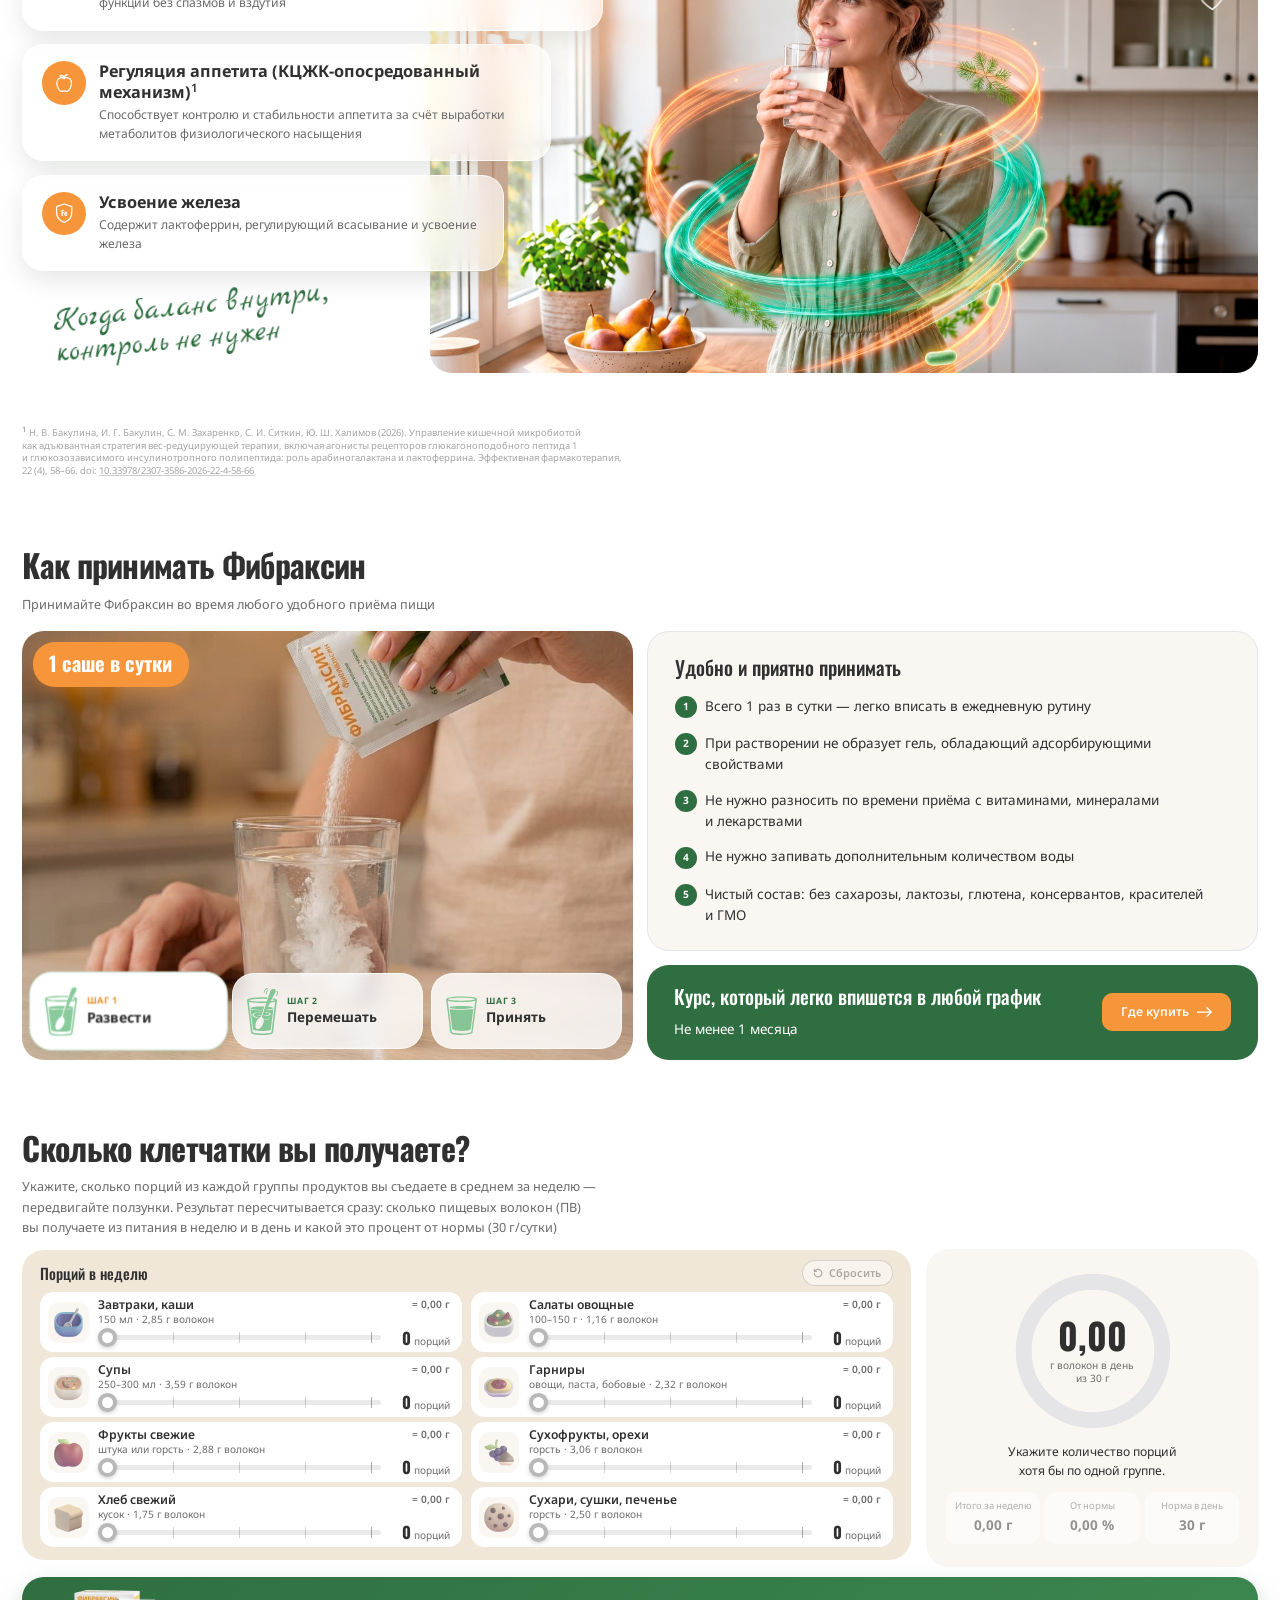
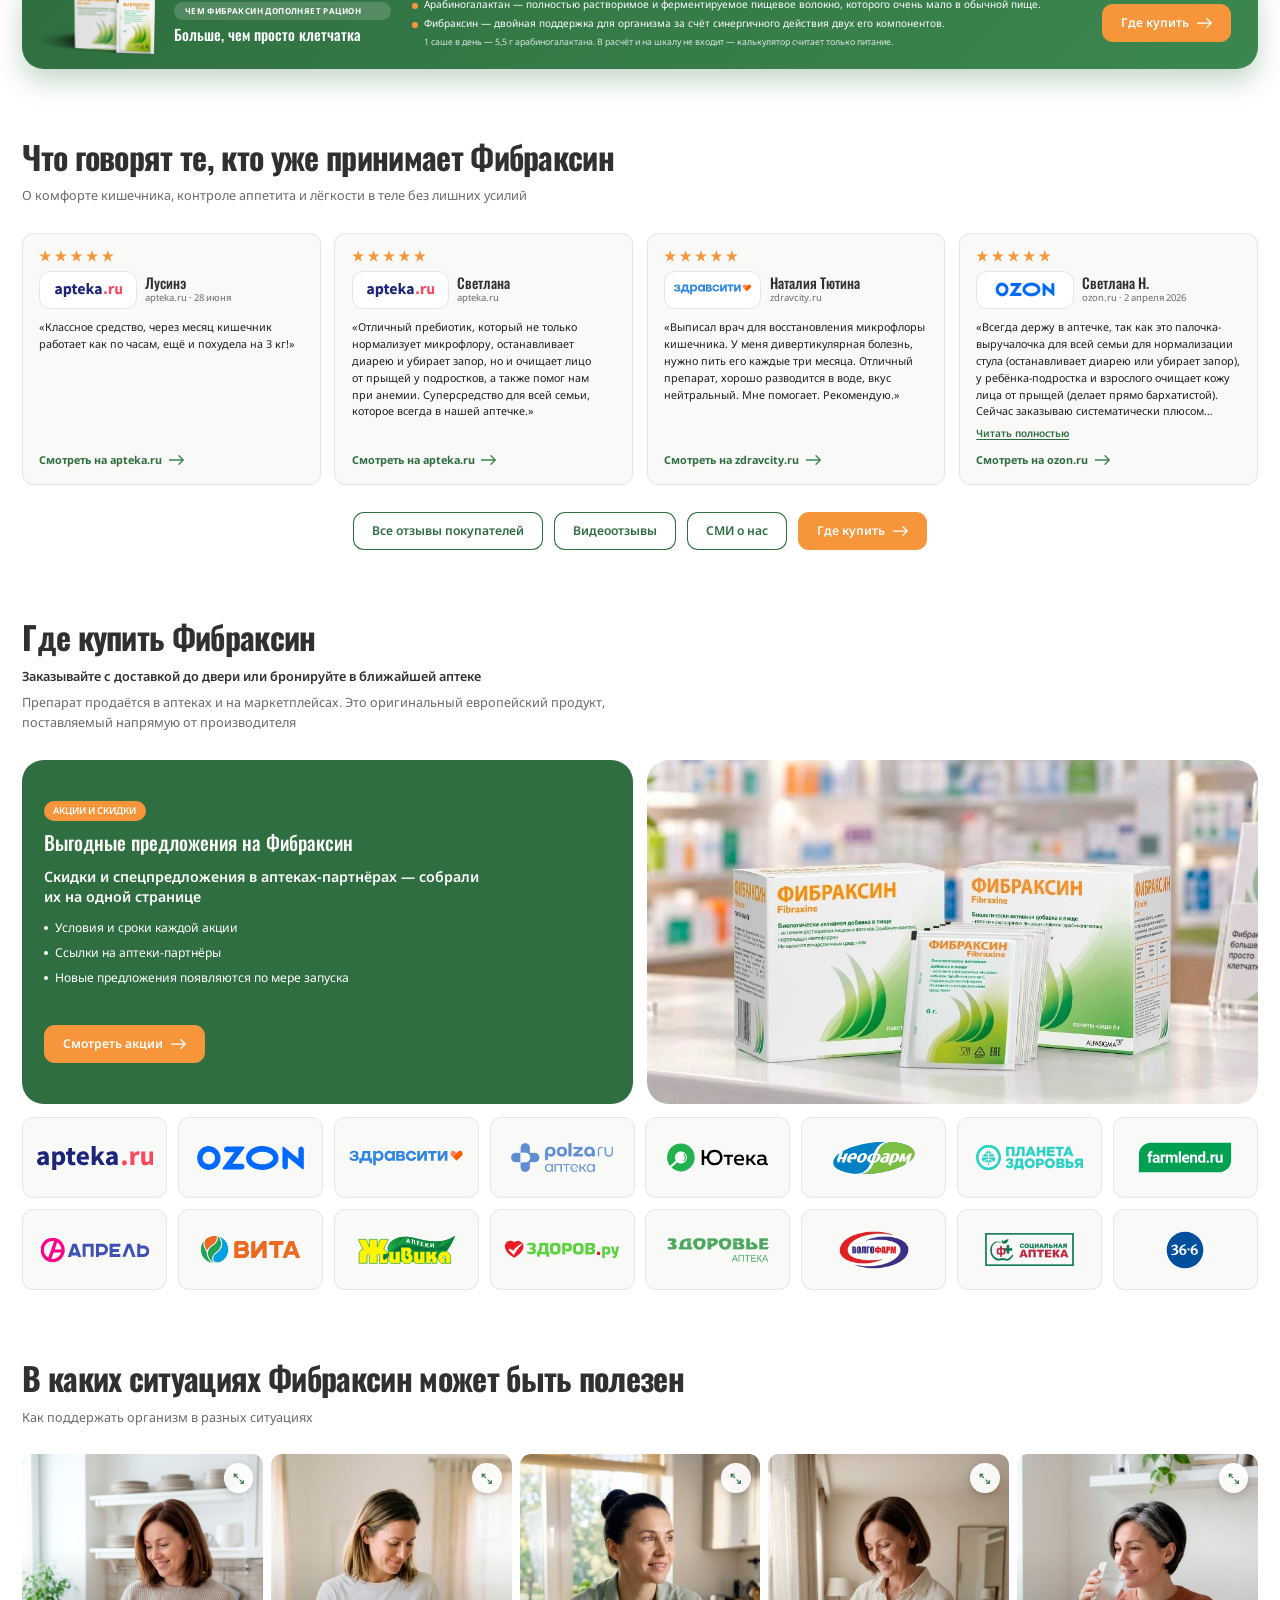
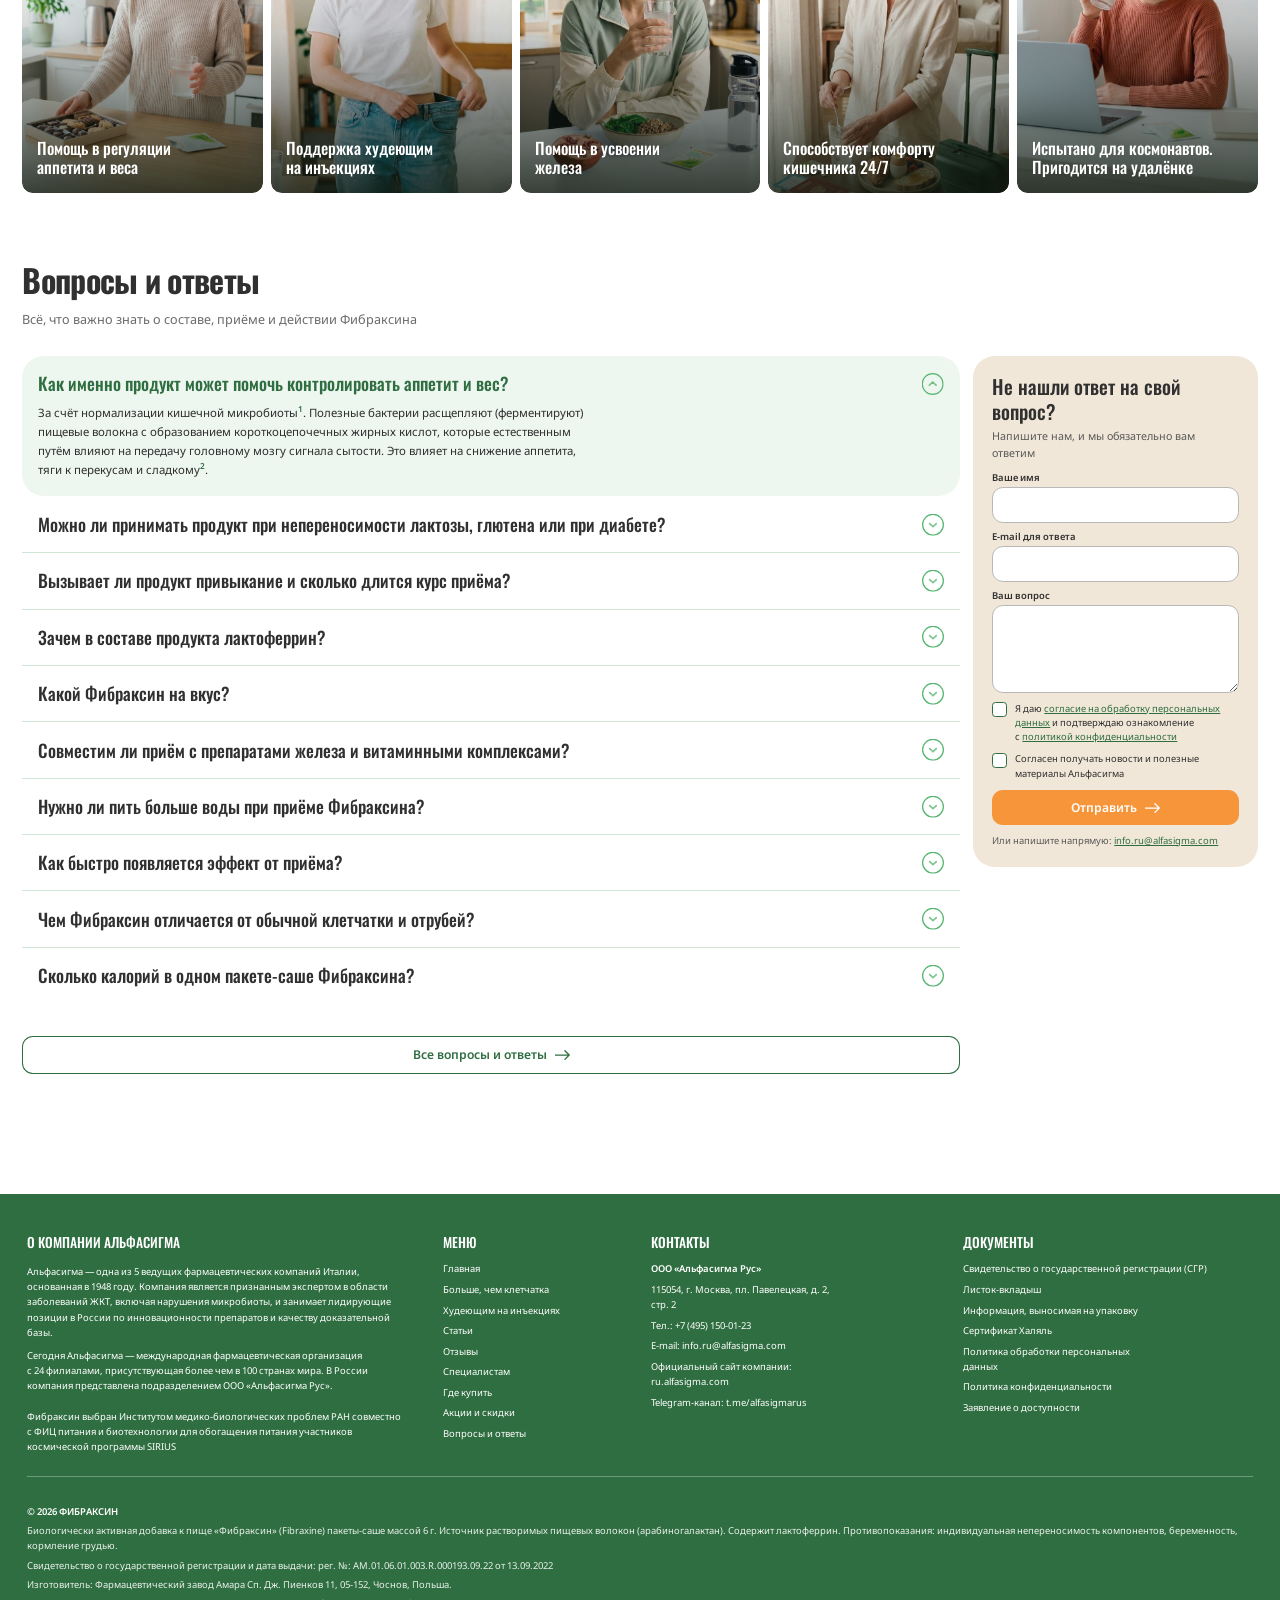
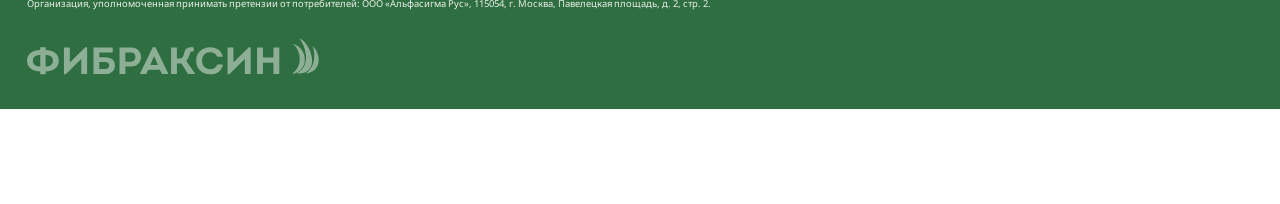
==== commit 31301279: "specialists: клинические рекомендации — карточки «Дивертикулярная болезнь» и «Ожирение» с PDF и обло" ====
--- a/index.html
+++ b/index.html
@@ -27,7 +27,7 @@
 <link rel="apple-touch-icon" href="images/apple-touch-icon.png">
 <link rel="manifest" href="site.webmanifest">
 <meta name="theme-color" content="#2F6E40">
-<link rel="stylesheet" href="style.css?v=20261127193442">
+<link rel="stylesheet" href="style.css?v=20261127193631">
 <script>(function(){var r=document.documentElement;var s=function(){var w=r.clientWidth||window.innerWidth;r.style.setProperty("--pz",w>=1280?Math.min(w,2560)/1890:1);};s();window.addEventListener("resize",s);})();</script>
 </head>
 <body>
--- a/style.css
+++ b/style.css
@@ -29,3 +29,4 @@
 @media(prefers-reduced-motion:reduce){.to-top{transition:none}}
 .sec-fn{margin:0;font-size:14px;line-height:1.5;color:var(--muted)}@media(max-width:767px){.sec-fn{font-size:13px}}
 .spec-hero__title--long{font-size:36px;line-height:1.2}.spec-hero__note{margin-top:-6px;max-width:860px;font-size:14px;line-height:1.5;color:var(--muted-on-beige)}@media(max-width:1279px){.spec-hero__title--long{font-size:clamp(26px,4.6vw,46px)}}@media(max-width:767px){.spec-hero__title--long{font-size:min(clamp(26px,6.4vw,46px),7vw)}.spec-hero__title--long br{display:none}.spec-hero__note{font-size:13px}}
+.spec-soon--2>.spec-doc{width:calc((100% - 20px)/2)}.spec-doc__pic{align-items:flex-end;padding:28px 24px 0;overflow:hidden}.spec-doc__pic img{display:block;width:auto;height:100%;max-width:100%;object-fit:cover;object-position:top;border-radius:6px 6px 0 0;box-shadow:0 10px 30px #0a281466;transition:transform .3s cubic-bezier(.2,.7,.3,1)}.spec-doc:hover .spec-doc__pic img{transform:translateY(-6px)}@media(prefers-reduced-motion:reduce){.spec-doc__pic img{transition:none}}@media(max-width:767px){.spec-soon--2>.spec-doc{width:82%}.spec-doc__pic{padding:20px 16px 0}}
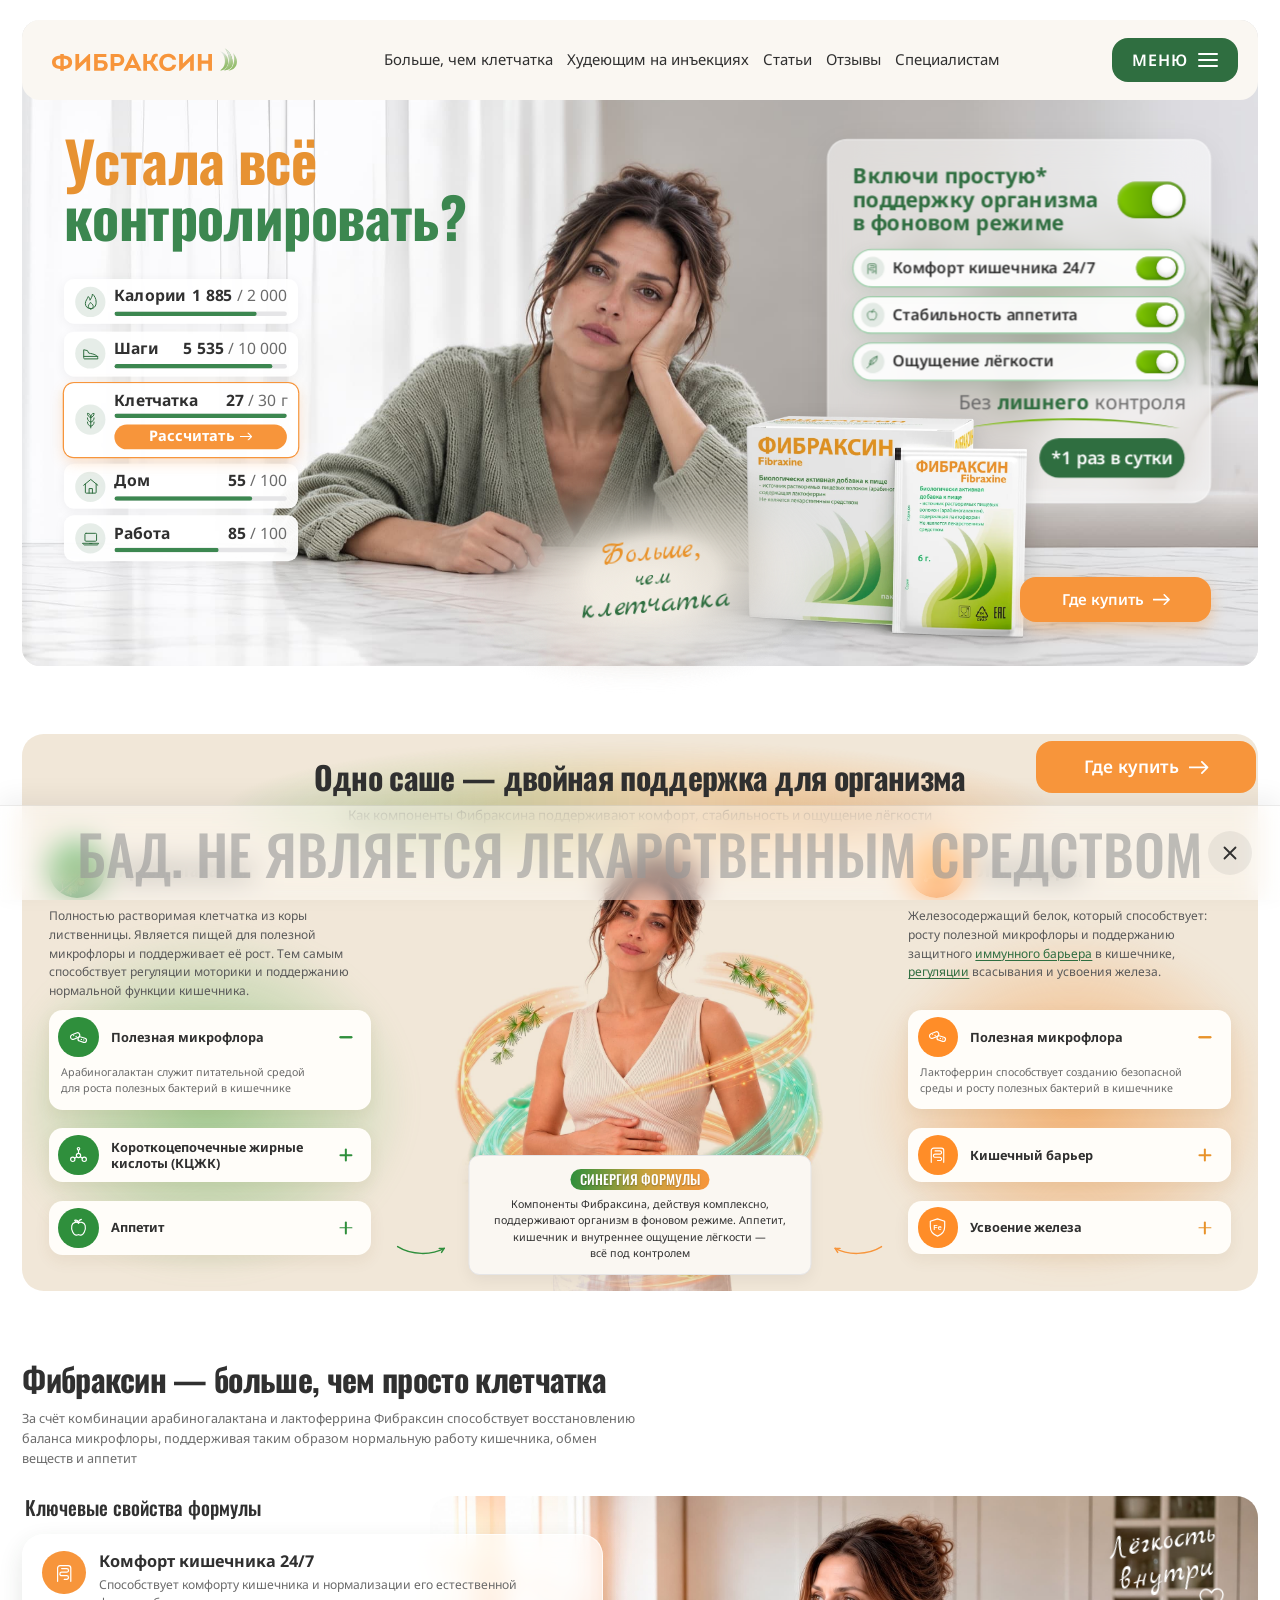
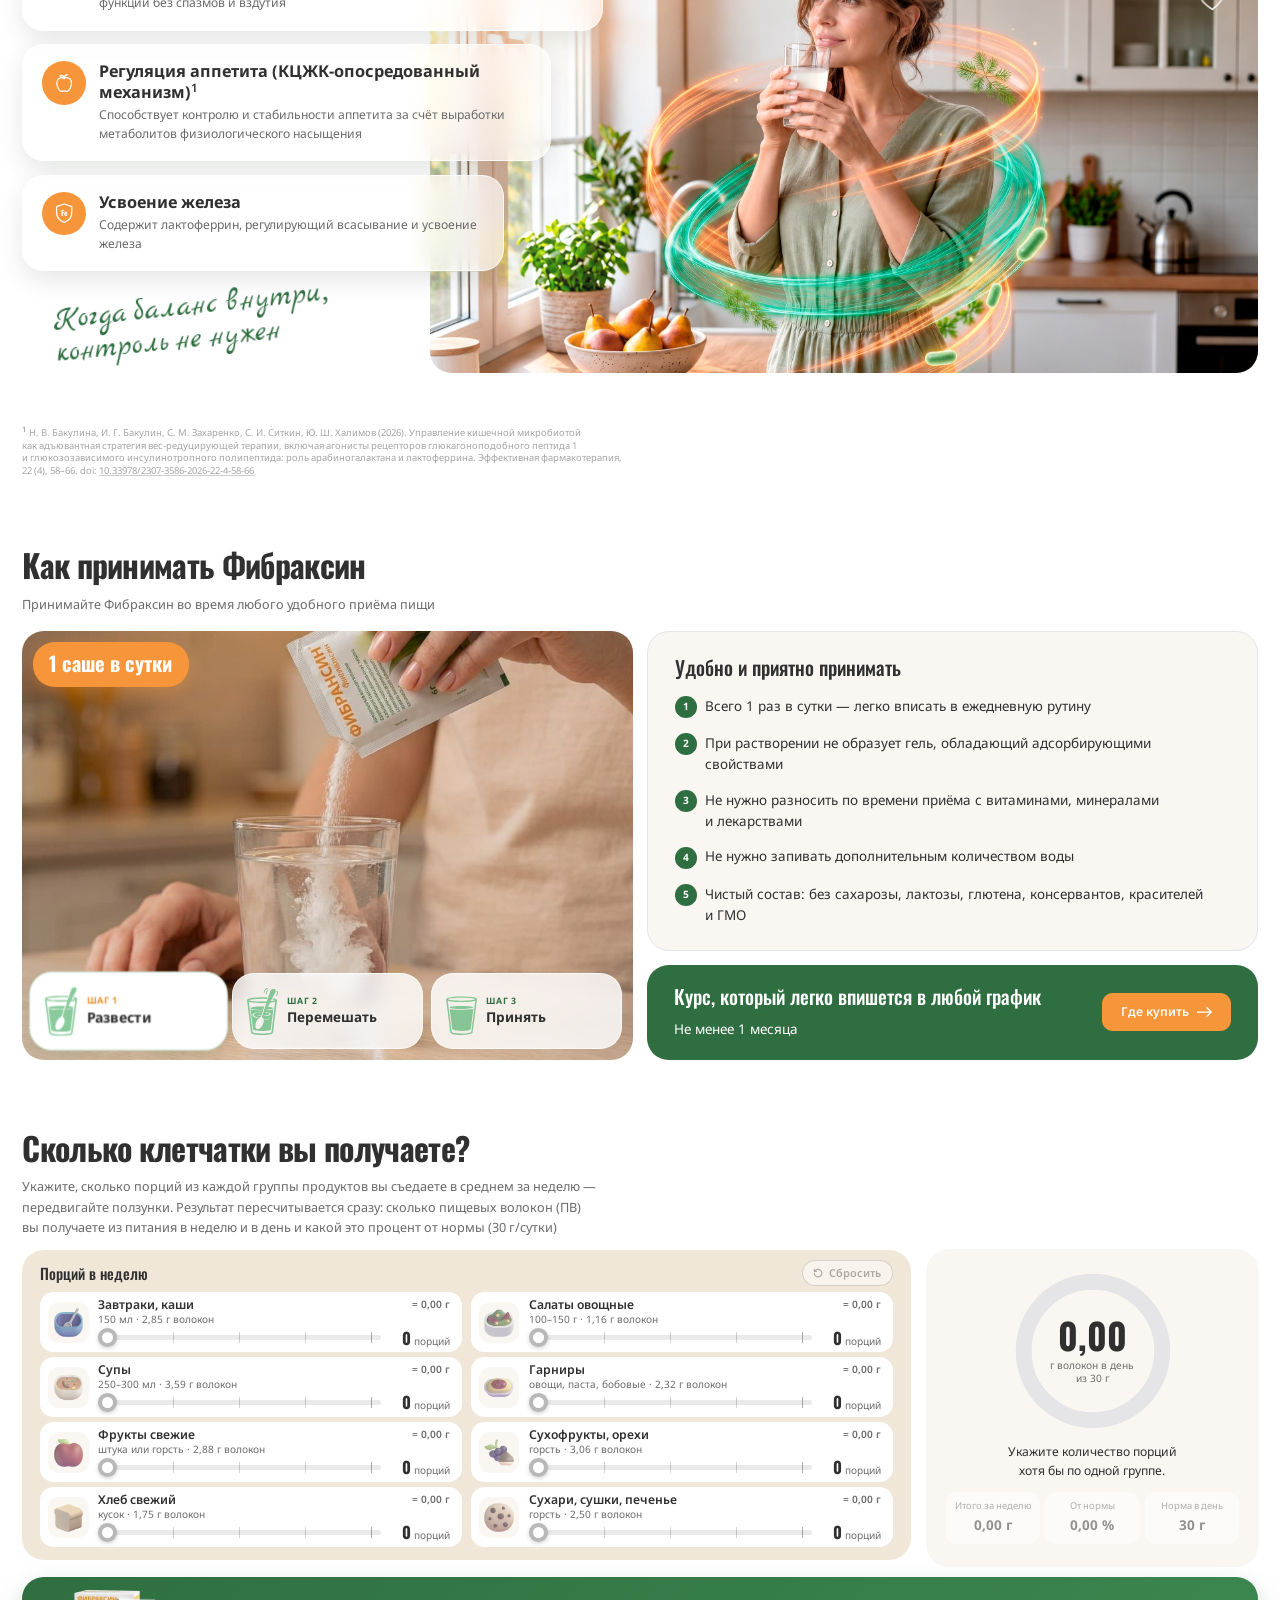
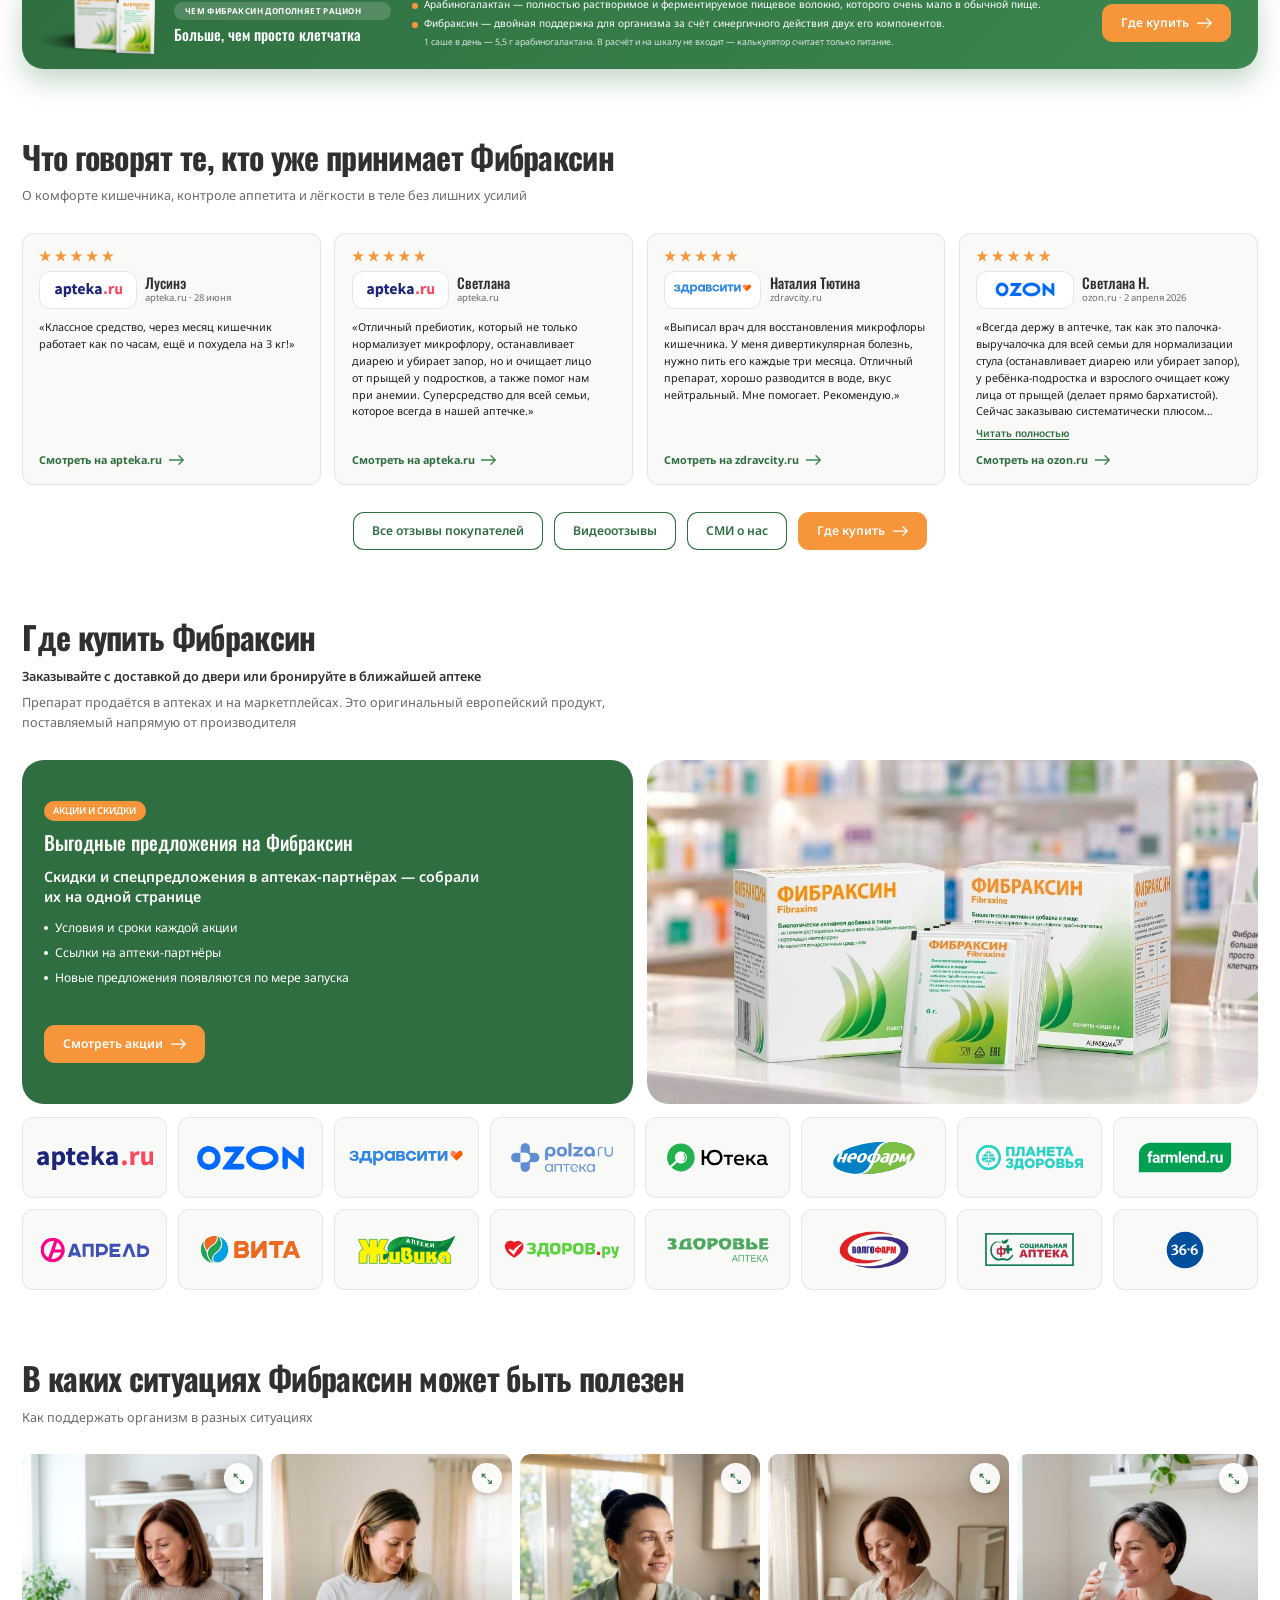
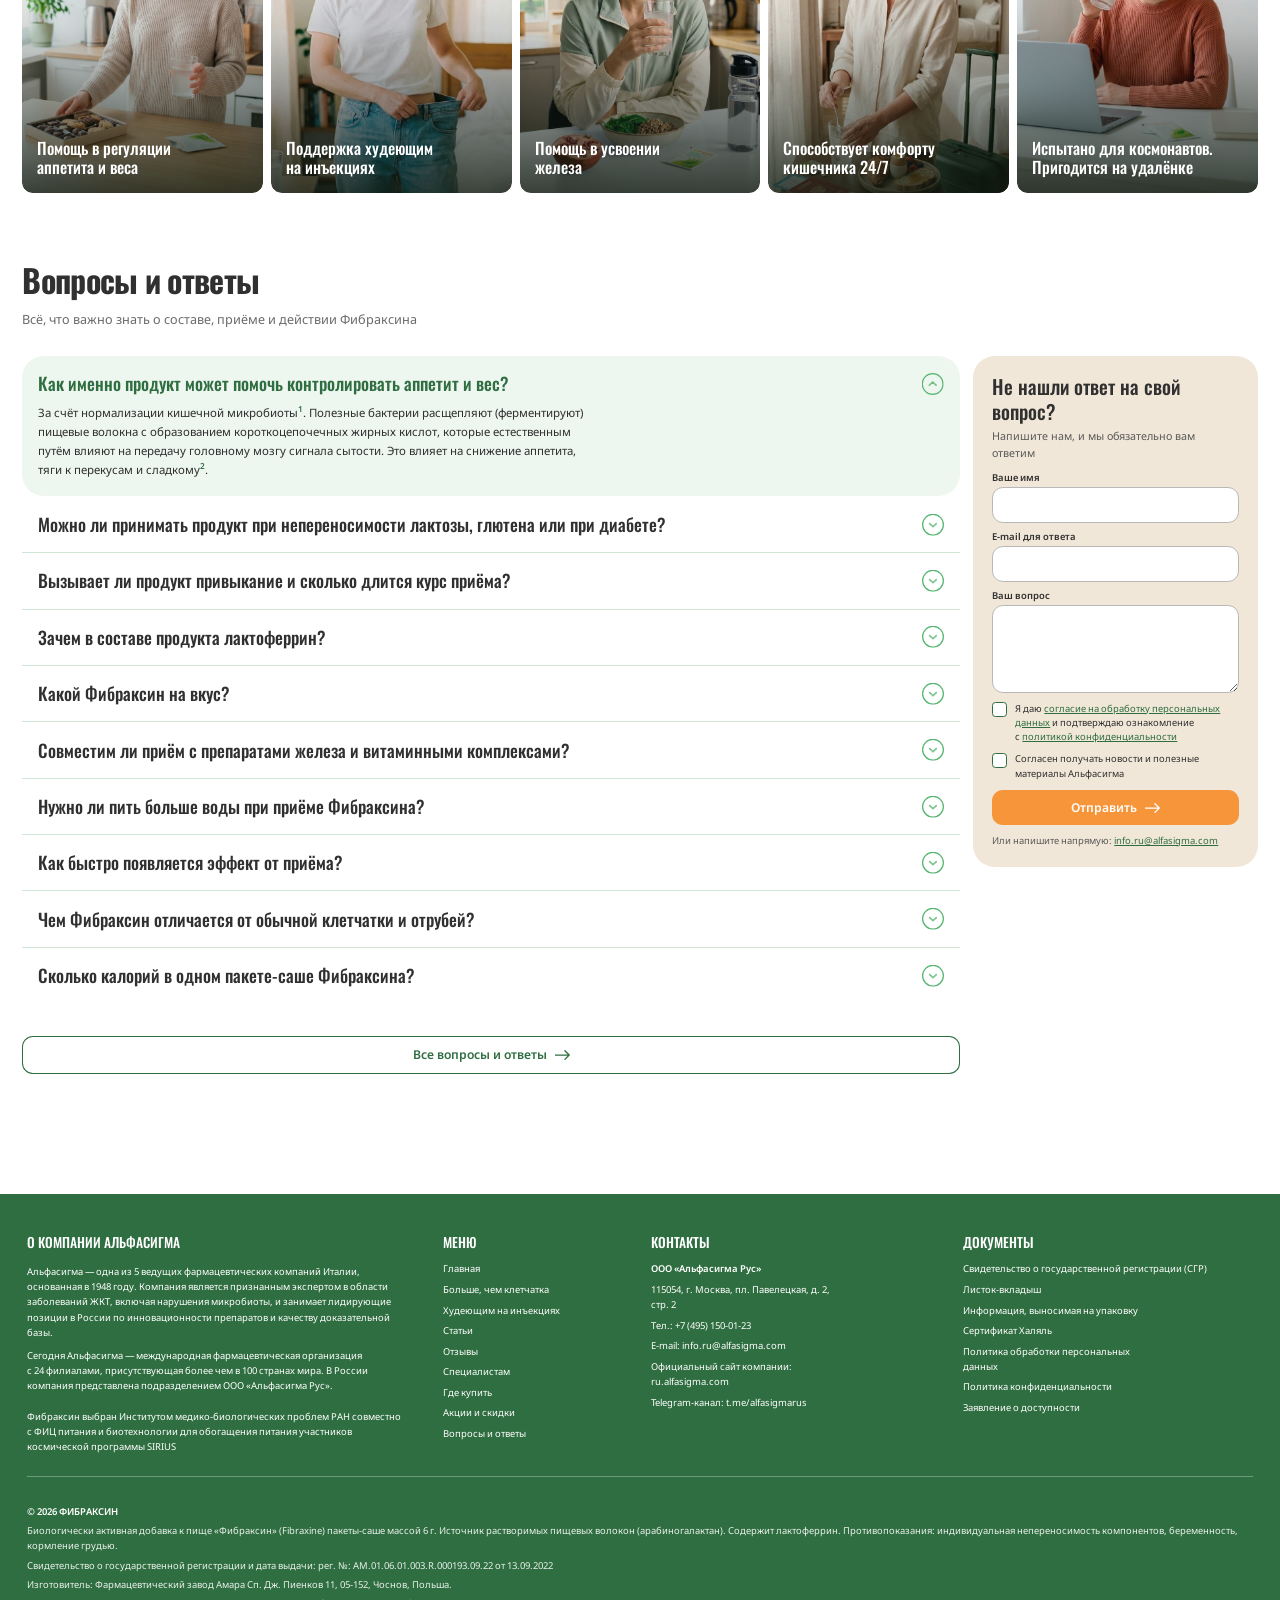
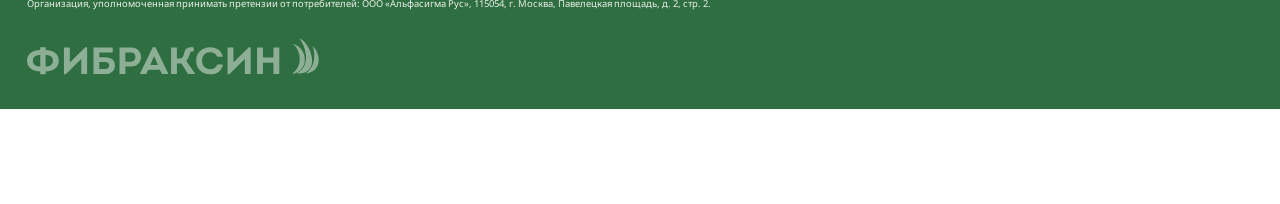
==== commit 900667e8: "Список литературы: новая страница specialists-literature.html (4 источника, якоря ref-N), плитка в #" ====
--- a/index.html
+++ b/index.html
@@ -27,7 +27,7 @@
 <link rel="apple-touch-icon" href="images/apple-touch-icon.png">
 <link rel="manifest" href="site.webmanifest">
 <meta name="theme-color" content="#2F6E40">
-<link rel="stylesheet" href="style.css?v=20261127193631">
+<link rel="stylesheet" href="style.css?v=20261127193822">
 <script>(function(){var r=document.documentElement;var s=function(){var w=r.clientWidth||window.innerWidth;r.style.setProperty("--pz",w>=1280?Math.min(w,2560)/1890:1);};s();window.addEventListener("resize",s);})();</script>
 </head>
 <body>
--- a/style.css
+++ b/style.css
@@ -30,3 +30,5 @@
 .sec-fn{margin:0;font-size:14px;line-height:1.5;color:var(--muted)}@media(max-width:767px){.sec-fn{font-size:13px}}
 .spec-hero__title--long{font-size:36px;line-height:1.2}.spec-hero__note{margin-top:-6px;max-width:860px;font-size:14px;line-height:1.5;color:var(--muted-on-beige)}@media(max-width:1279px){.spec-hero__title--long{font-size:clamp(26px,4.6vw,46px)}}@media(max-width:767px){.spec-hero__title--long{font-size:min(clamp(26px,6.4vw,46px),7vw)}.spec-hero__title--long br{display:none}.spec-hero__note{font-size:13px}}
 .spec-soon--2>.spec-doc{width:calc((100% - 20px)/2)}.spec-doc__pic{align-items:flex-end;padding:28px 24px 0;overflow:hidden}.spec-doc__pic img{display:block;width:auto;height:100%;max-width:100%;object-fit:cover;object-position:top;border-radius:6px 6px 0 0;box-shadow:0 10px 30px #0a281466;transition:transform .3s cubic-bezier(.2,.7,.3,1)}.spec-doc:hover .spec-doc__pic img{transform:translateY(-6px)}@media(prefers-reduced-motion:reduce){.spec-doc__pic img{transition:none}}@media(max-width:767px){.spec-soon--2>.spec-doc{width:82%}.spec-doc__pic{padding:20px 16px 0}}
+.lit-list{display:flex;flex-direction:column}.lit-list__item{display:flex;gap:16px;text-align:left;hyphens:none;padding:22px 0;border-top:1px solid var(--stroke);font-size:19px;line-height:1.6;overflow-wrap:anywhere;scroll-margin-top:24px;transition:background .3s}.lit-list__n{flex:none;min-width:32px;font-weight:600;color:var(--orange-2)}.lit-list__item:target{margin:0 -16px;padding-left:16px;padding-right:16px;border-radius:16px;background:var(--green-tint)}.lit-list__links{display:flex;flex-wrap:wrap;gap:6px 24px;margin-top:8px;font-size:16px}.lit-list__links a{color:var(--green-deep);font-weight:600;text-decoration:underline;text-underline-offset:3px}.lit-list__links a:hover{text-decoration:none}@media(max-width:767px){.lit-list__item{gap:10px;padding:18px 0;font-size:16px}.lit-list__n{min-width:24px}.lit-list__links{font-size:15px}}
+.paper--lit{background:var(--green-tint);transition:transform .3s cubic-bezier(.2,.7,.3,1),box-shadow .3s}.paper--lit .paper__title{font-family:var(--f-head);font-weight:500;font-size:28px;line-height:1.2;color:var(--green-deep)}.paper__more{display:inline-flex;align-items:center;gap:10px;margin-top:auto;font-weight:600;font-size:16px;color:var(--green-deep)}.paper__more svg{width:18px;height:12px;transition:transform .3s}.paper--lit:hover{transform:translateY(-4px);box-shadow:0 16px 40px #78501e21}.paper--lit:hover .paper__more svg{transform:translate(4px)}.paper--lit:focus-visible{outline:3px solid var(--green-deep);outline-offset:3px}@media(prefers-reduced-motion:reduce){.paper--lit,.paper__more svg{transition:none}.paper--lit:hover{transform:none}}@media(max-width:767px){.paper--lit .paper__title{font-size:24px}}
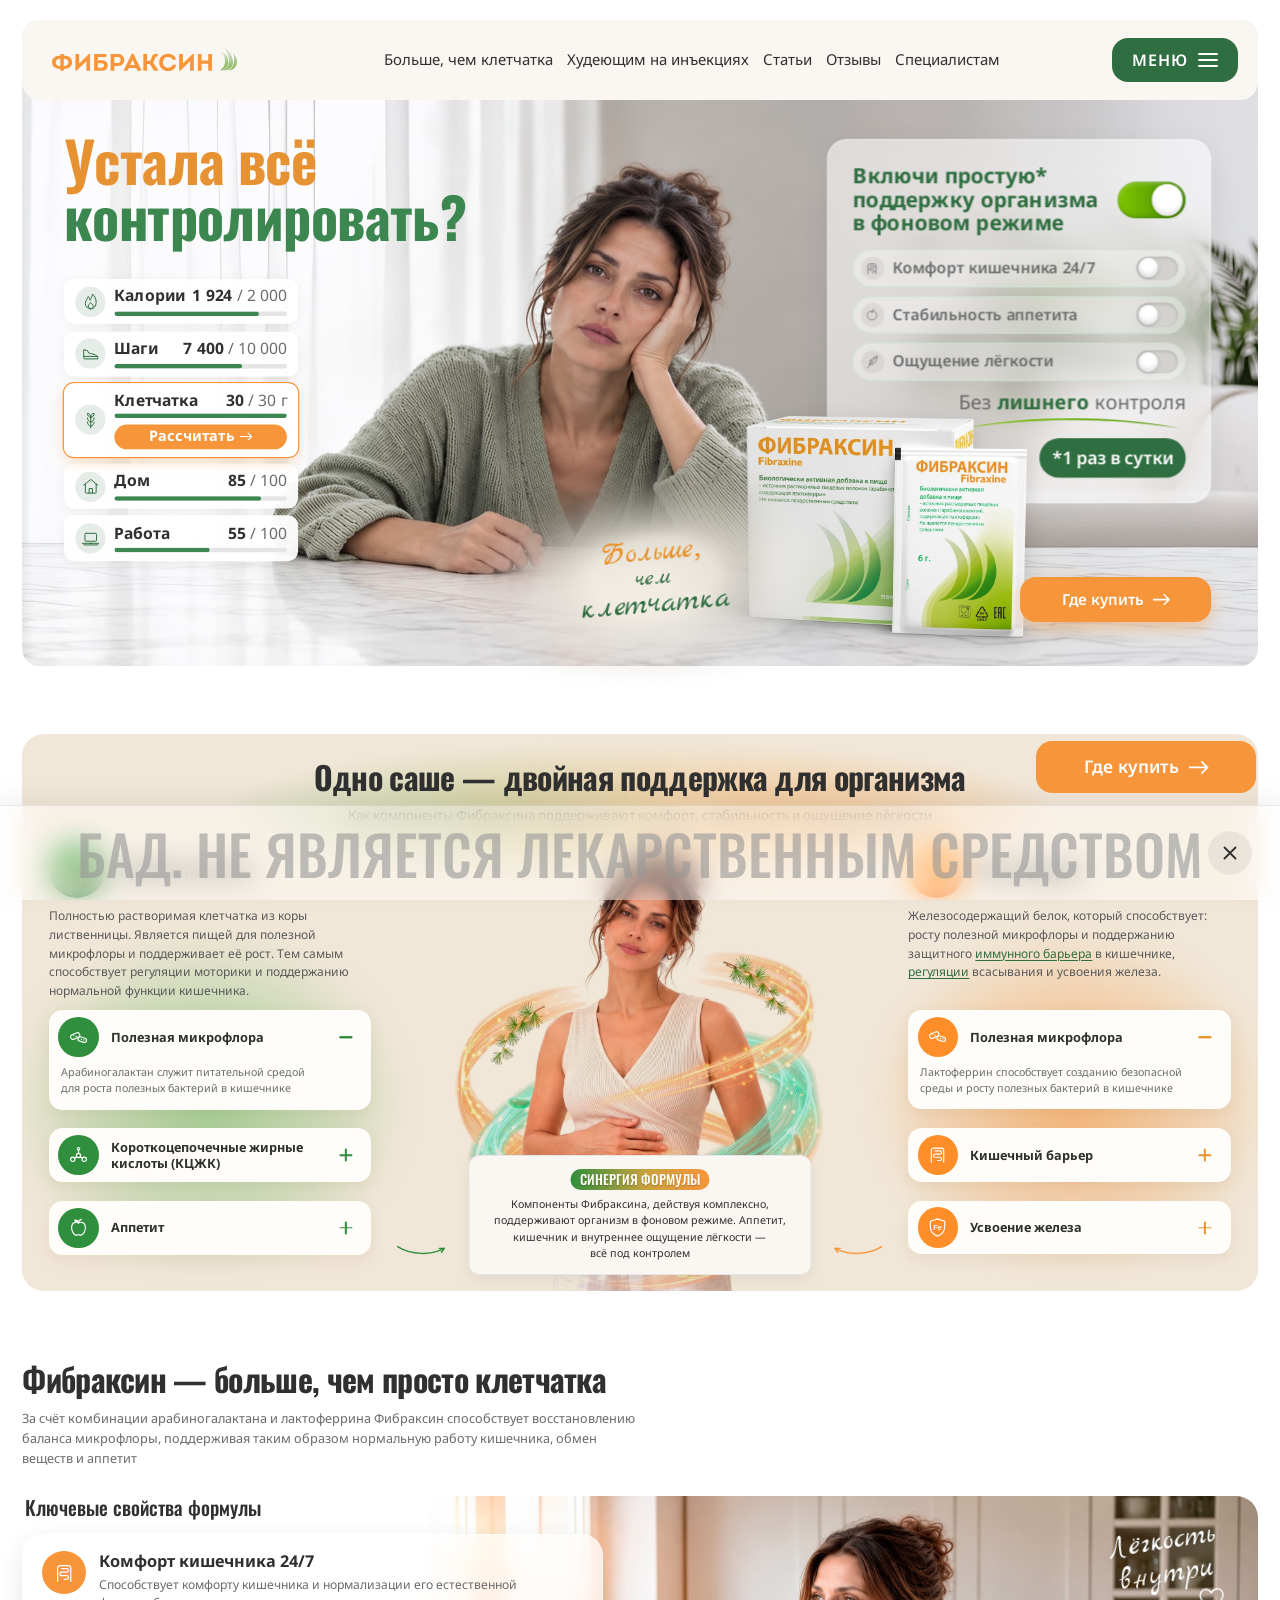
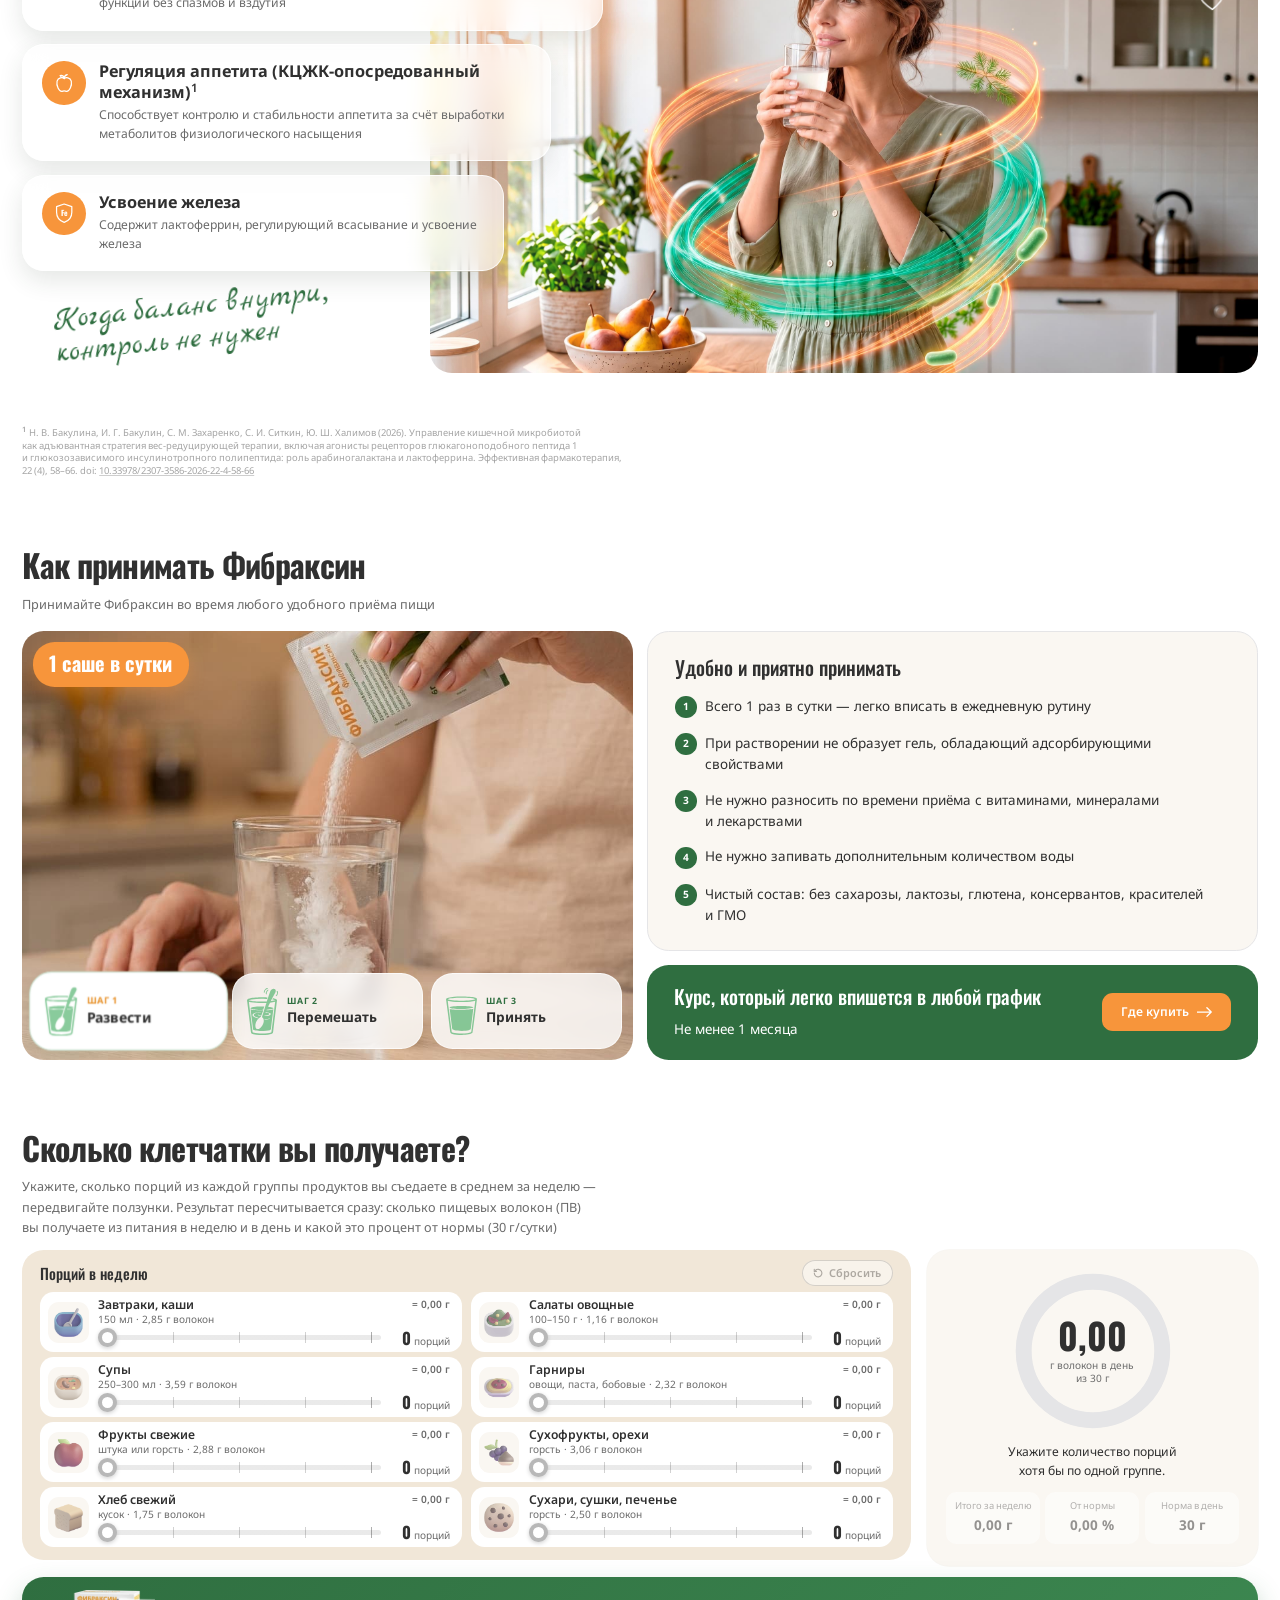
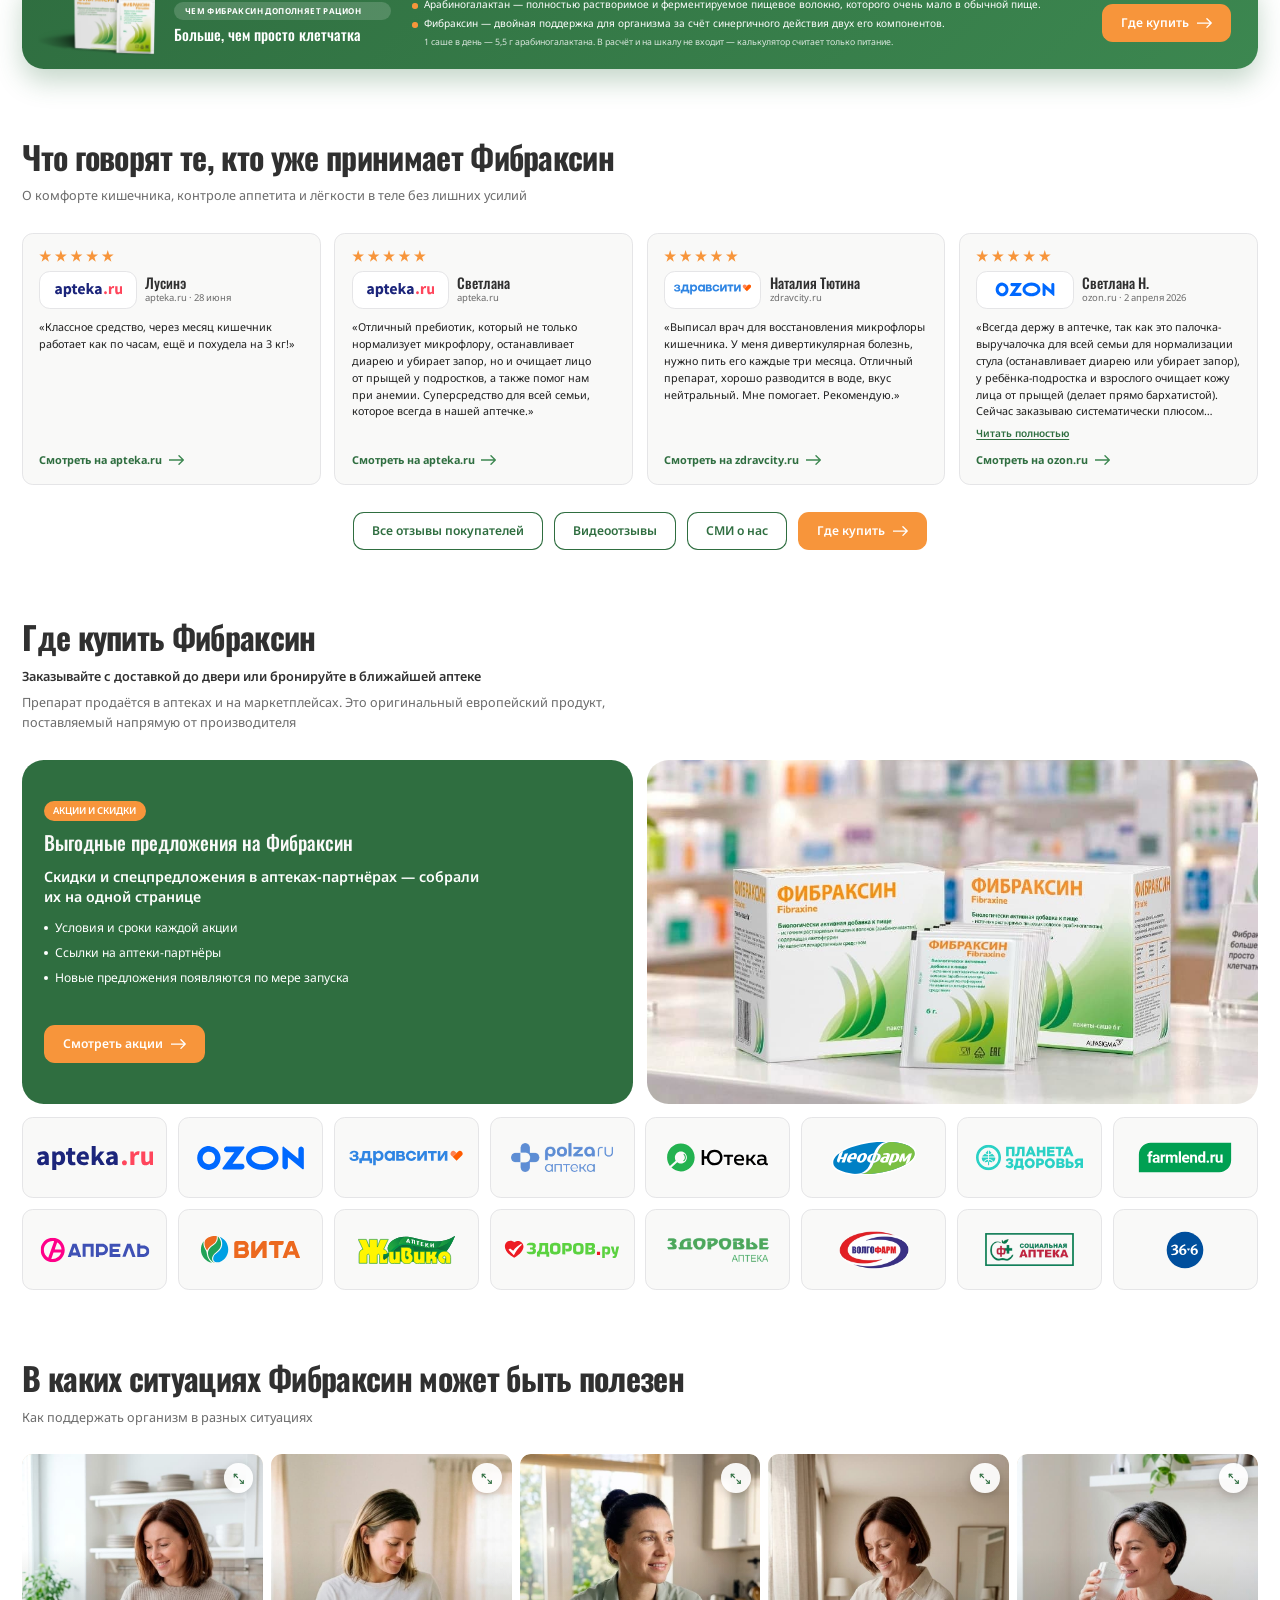
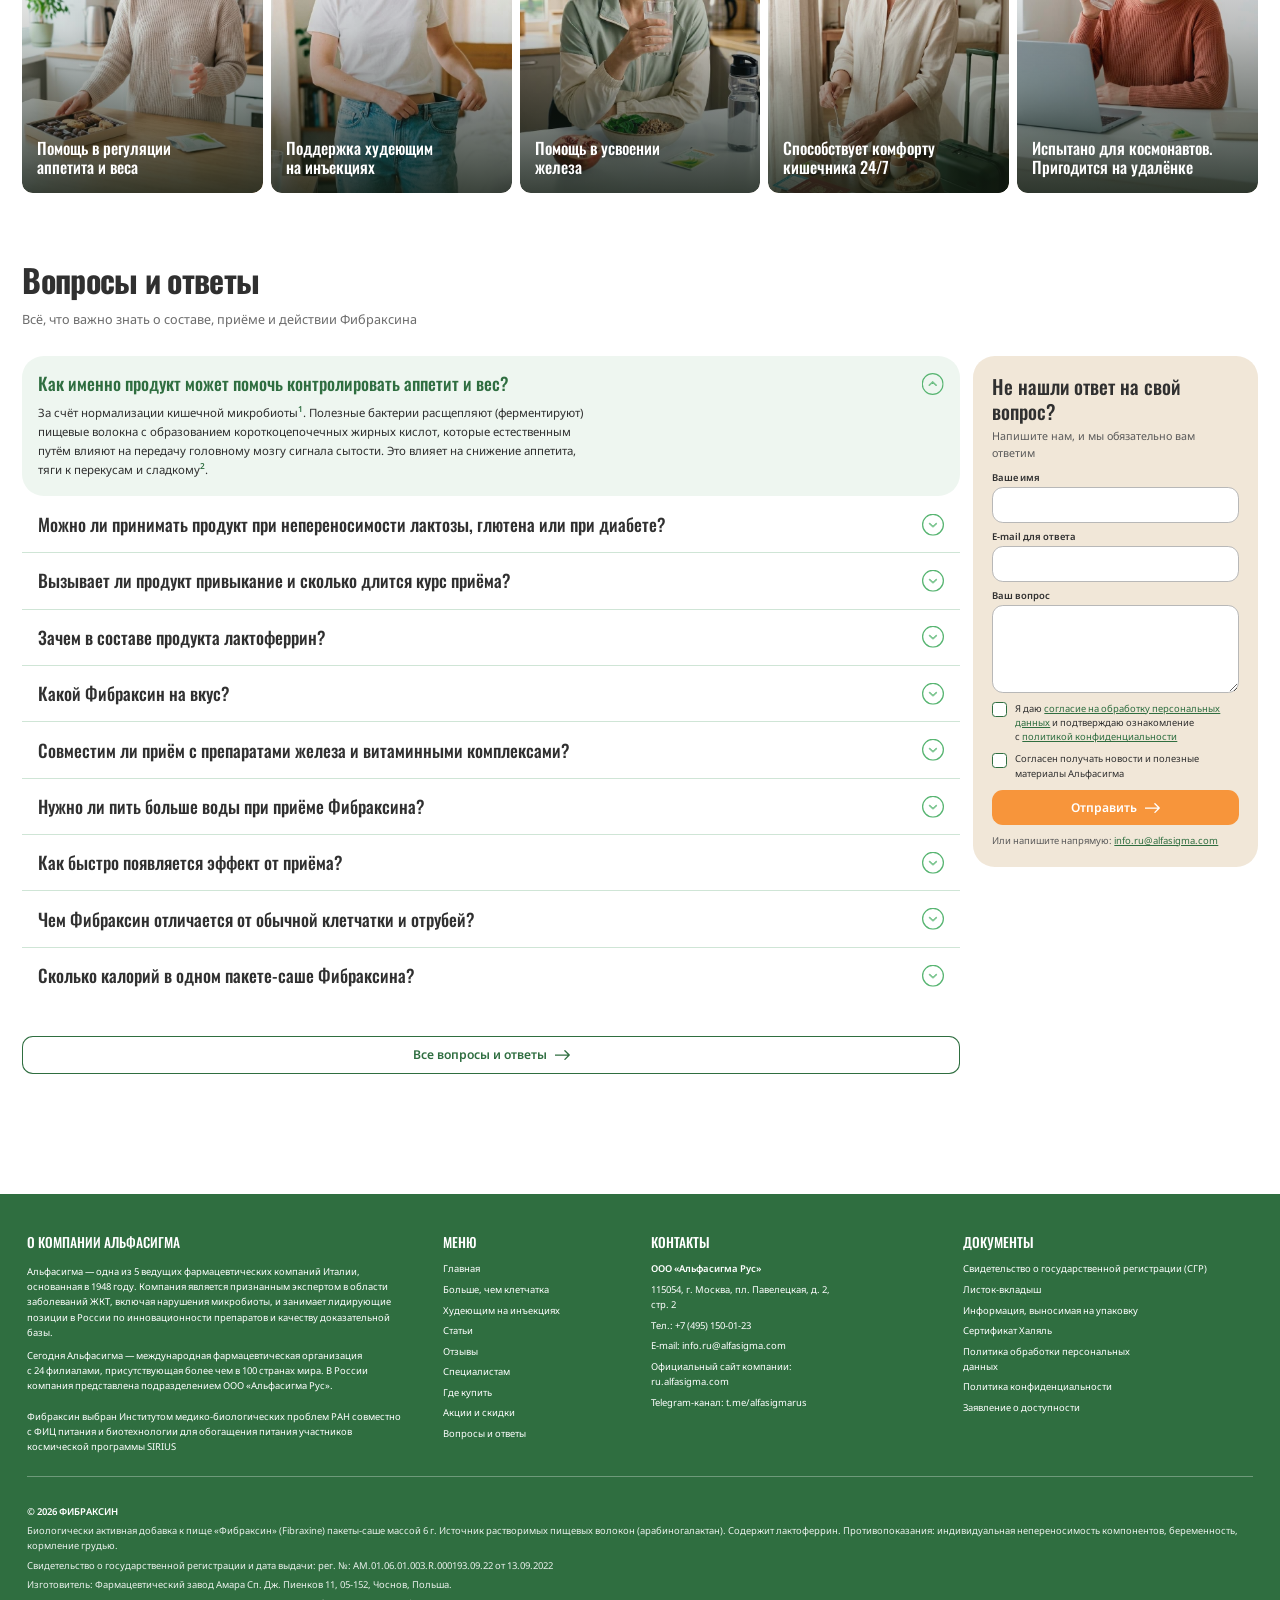
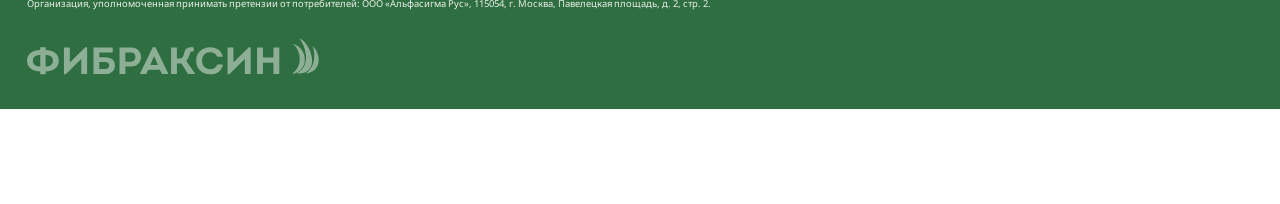
==== commit 2a375d7c: "Подвал: PDF «Информация, выносимая на упаковку» (4 стороны коробки) на всех страницах" ====
--- a/index.html
+++ b/index.html
@@ -539,7 +539,7 @@
         <h4>ДОКУМЕНТЫ</h4>
         <a>Свидетельство о&nbsp;государственной регистрации (СГР)</a>
         <a href="documents/ulotka_11022022_DRUK.pdf" target="_blank" rel="noopener">Листок-вкладыш</a>
-        <a>Информация, выносимая на&nbsp;упаковку</a>
+        <a href="documents/Fibraxine_upakovka.pdf" target="_blank" rel="noopener">Информация, выносимая на&nbsp;упаковку</a>
         <a>Сертификат Халяль</a>
         <a>Политика обработки персональных<br>данных</a>
         <a>Политика конфиденциальности</a>
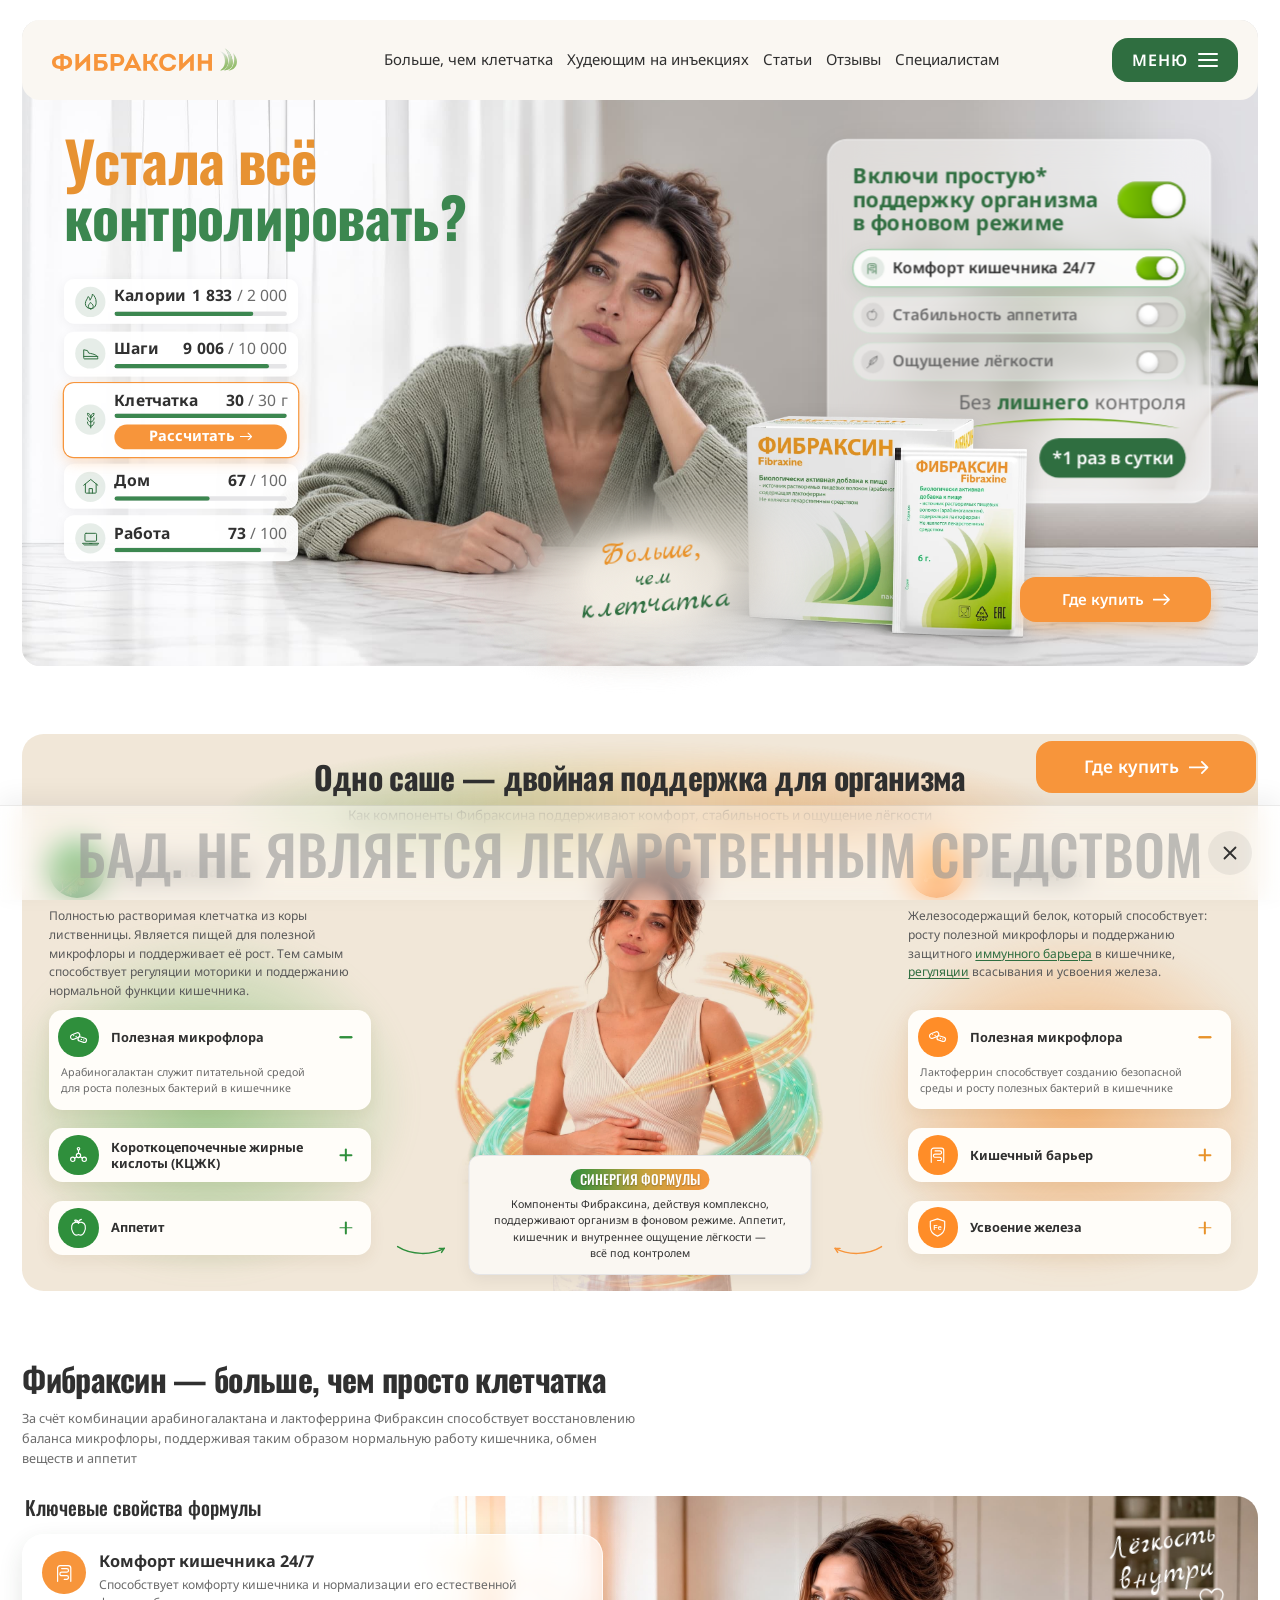
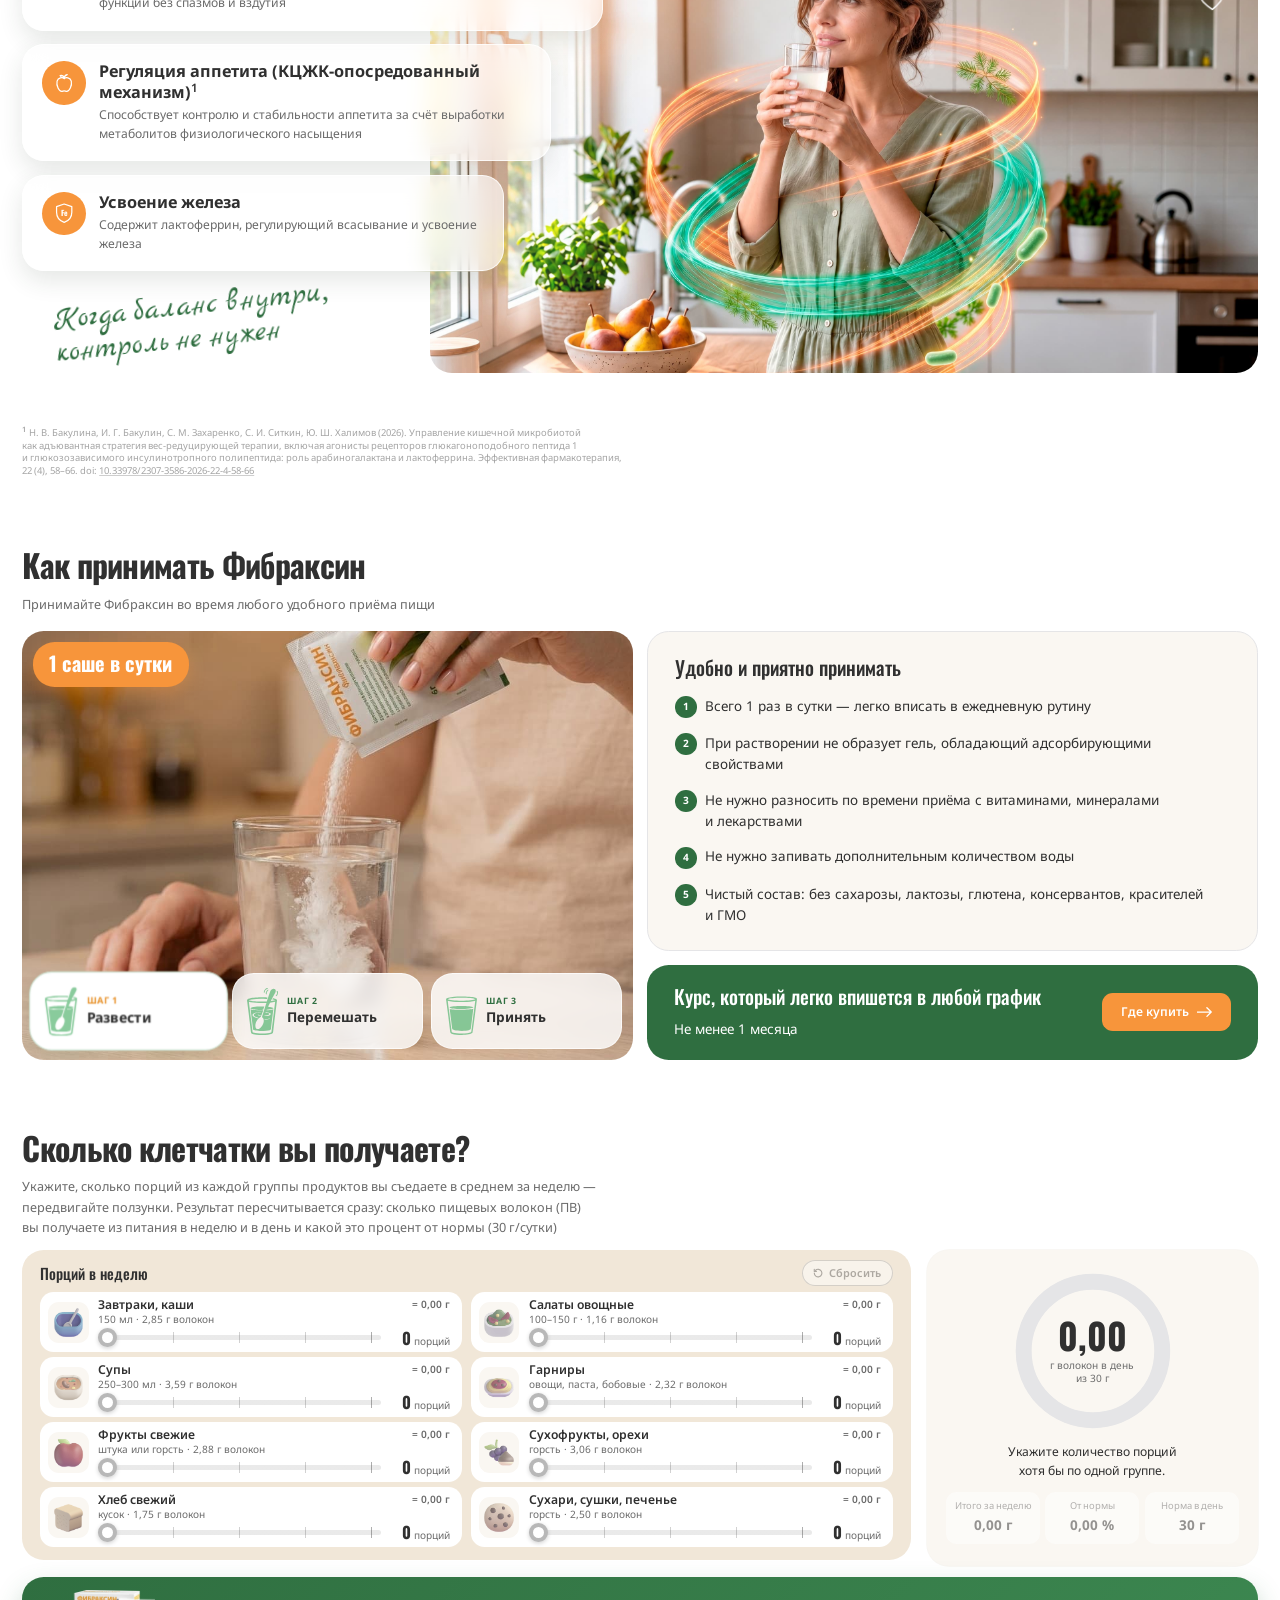
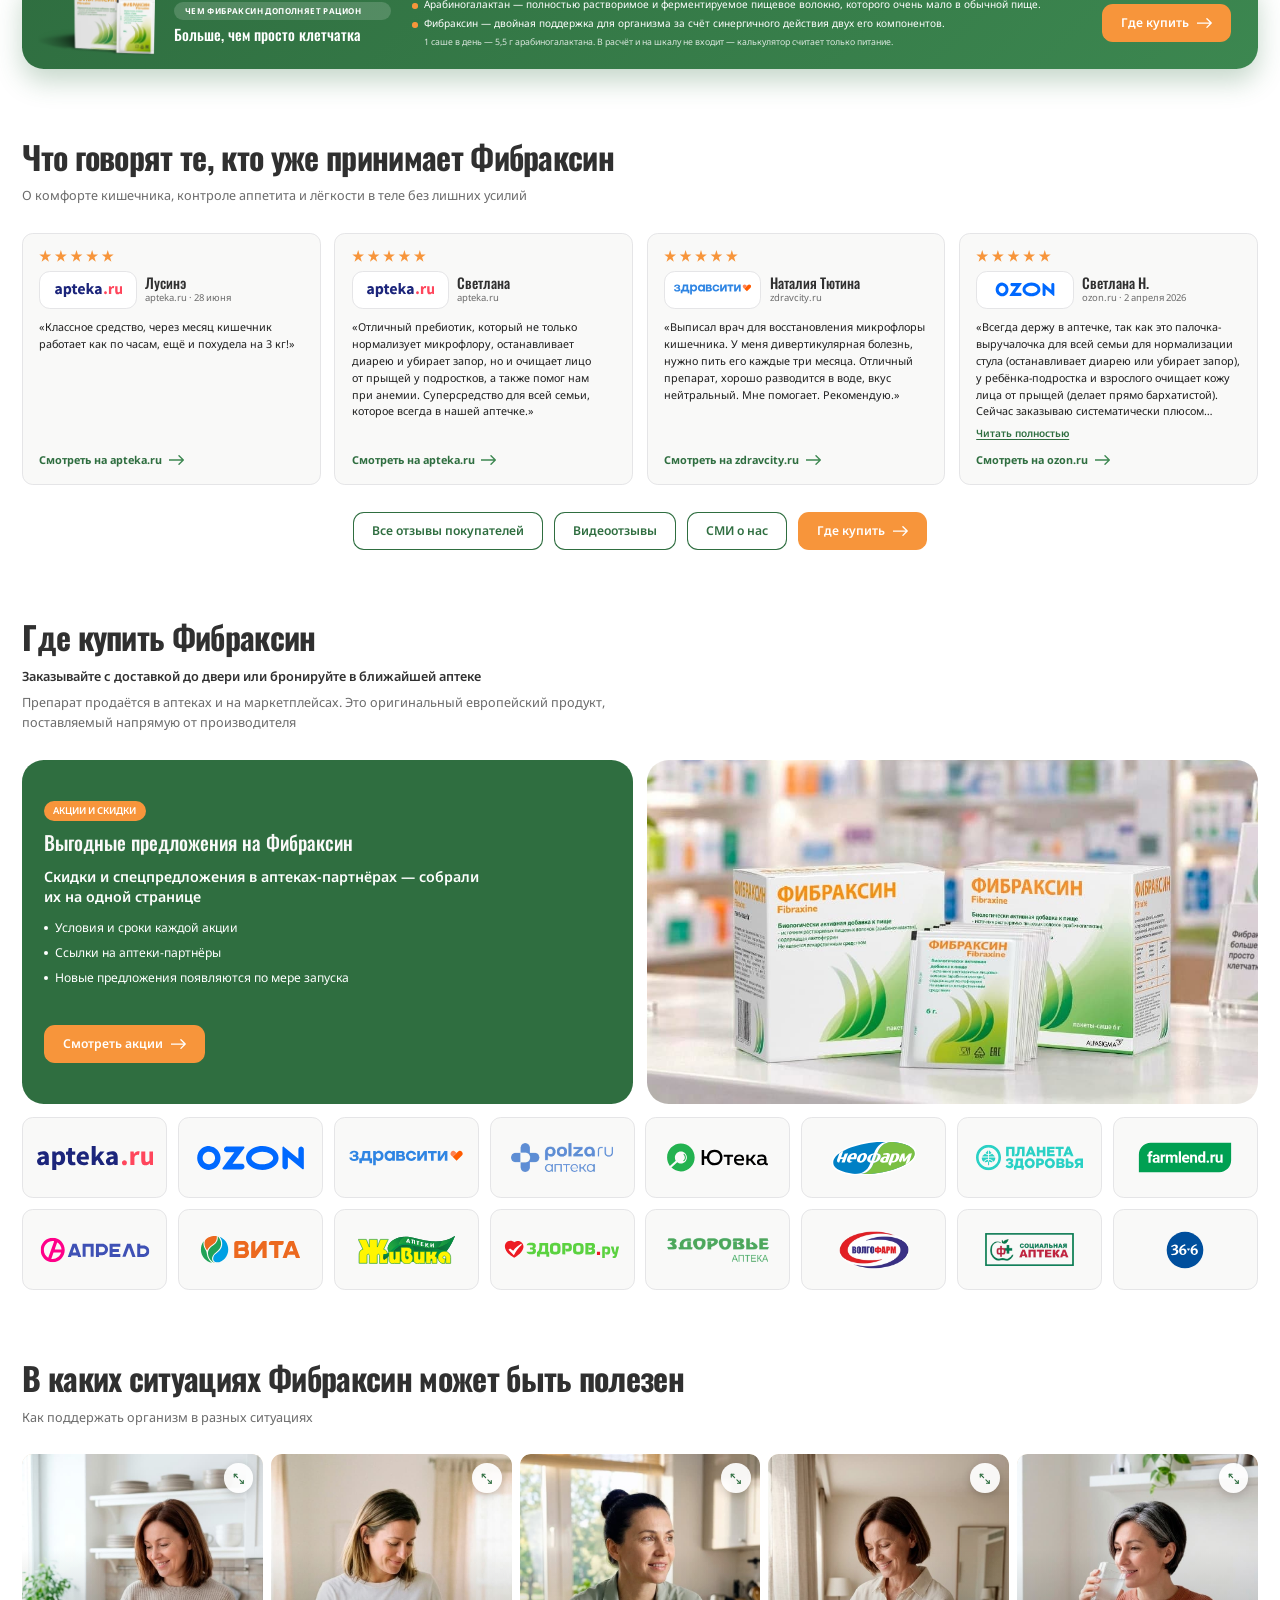
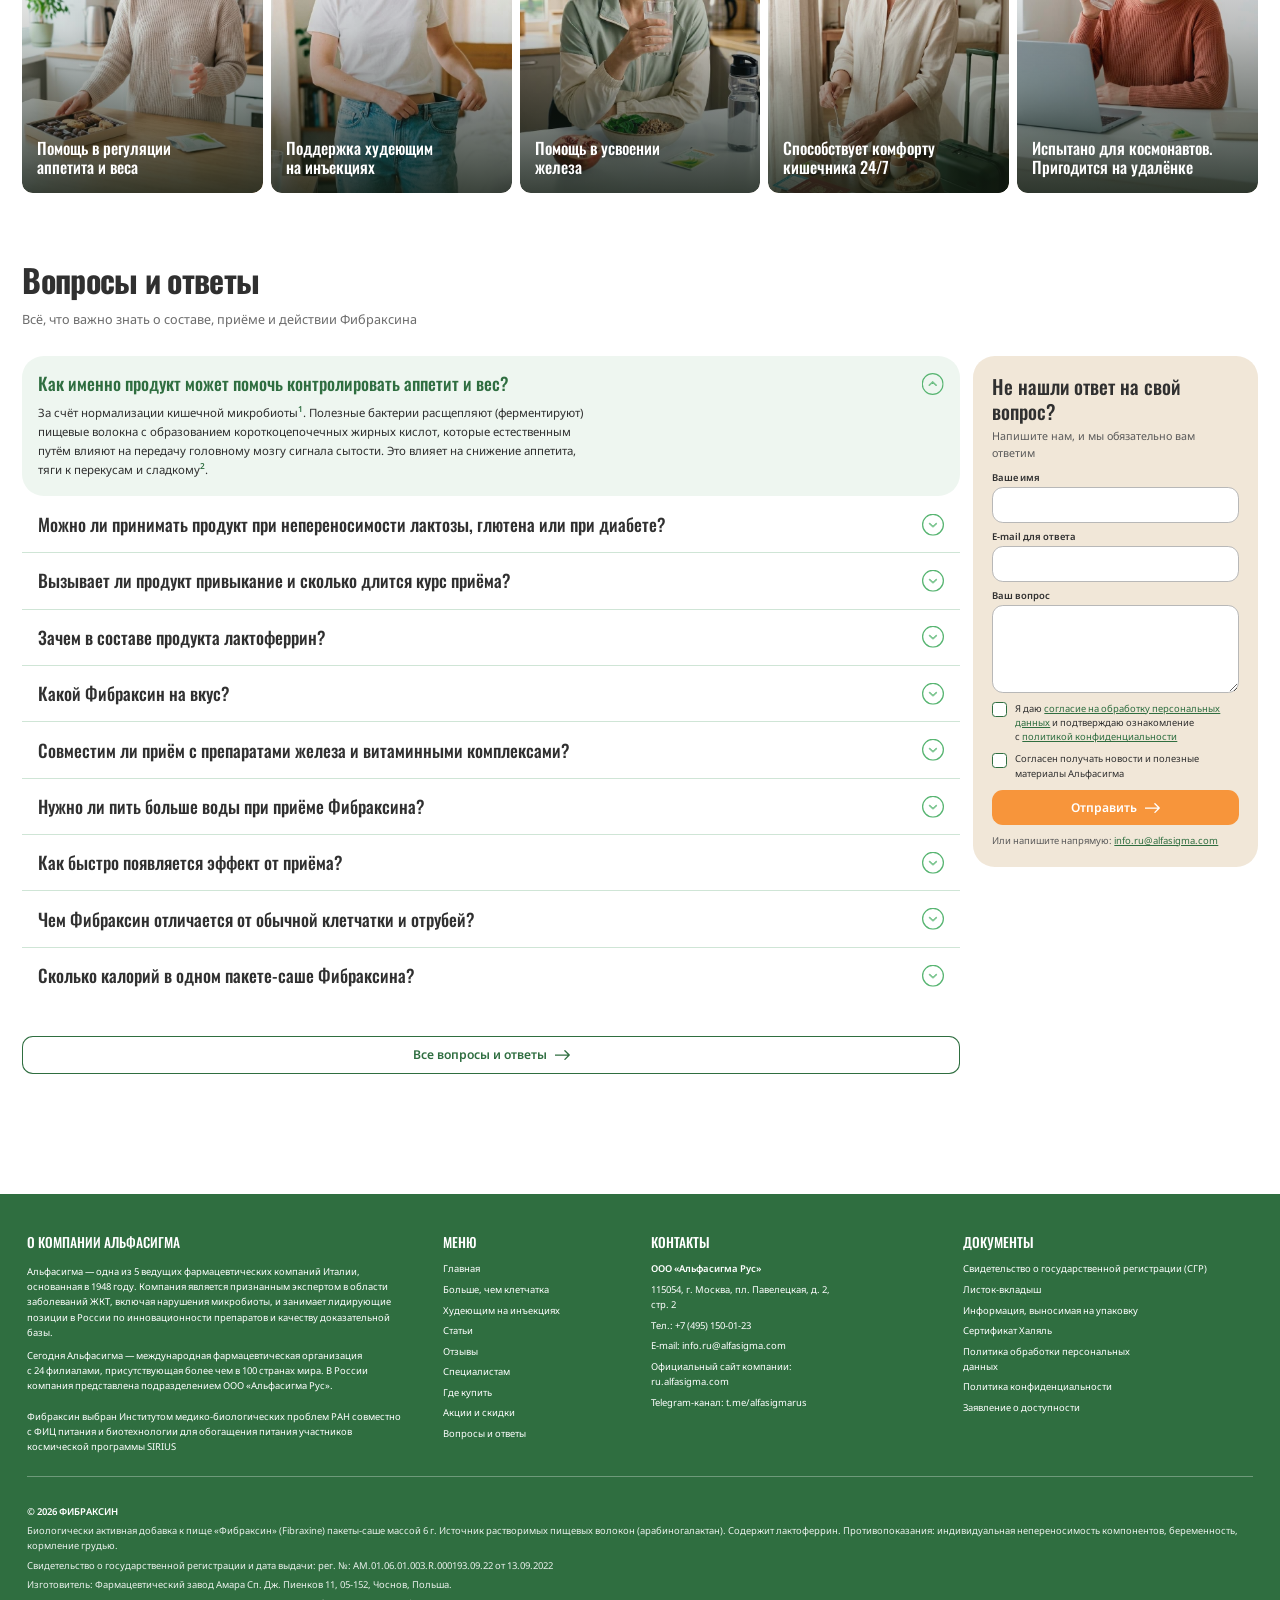
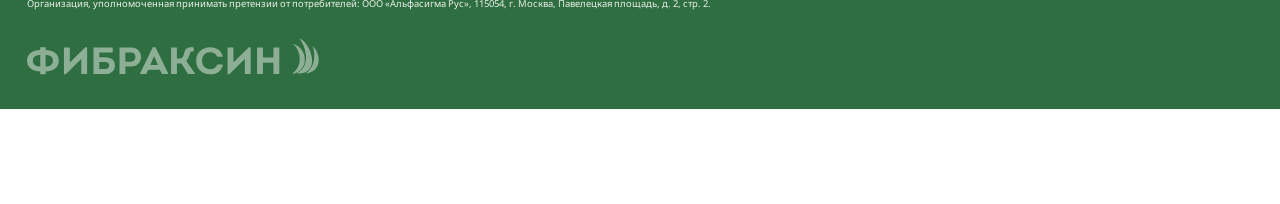
==== commit aeadd09c: "Подвал: «Сертификат Халяль» — объединённый PDF (сертификат + приложение) на всех страницах" ====
--- a/index.html
+++ b/index.html
@@ -540,7 +540,7 @@
         <a>Свидетельство о&nbsp;государственной регистрации (СГР)</a>
         <a href="documents/ulotka_11022022_DRUK.pdf" target="_blank" rel="noopener">Листок-вкладыш</a>
         <a href="documents/Fibraxine_upakovka.pdf" target="_blank" rel="noopener">Информация, выносимая на&nbsp;упаковку</a>
-        <a>Сертификат Халяль</a>
+        <a href="documents/Halal_Certificate_Fibraxine.pdf" target="_blank" rel="noopener">Сертификат Халяль</a>
         <a>Политика обработки персональных<br>данных</a>
         <a>Политика конфиденциальности</a>
         <a>Заявление о&nbsp;доступности</a>
